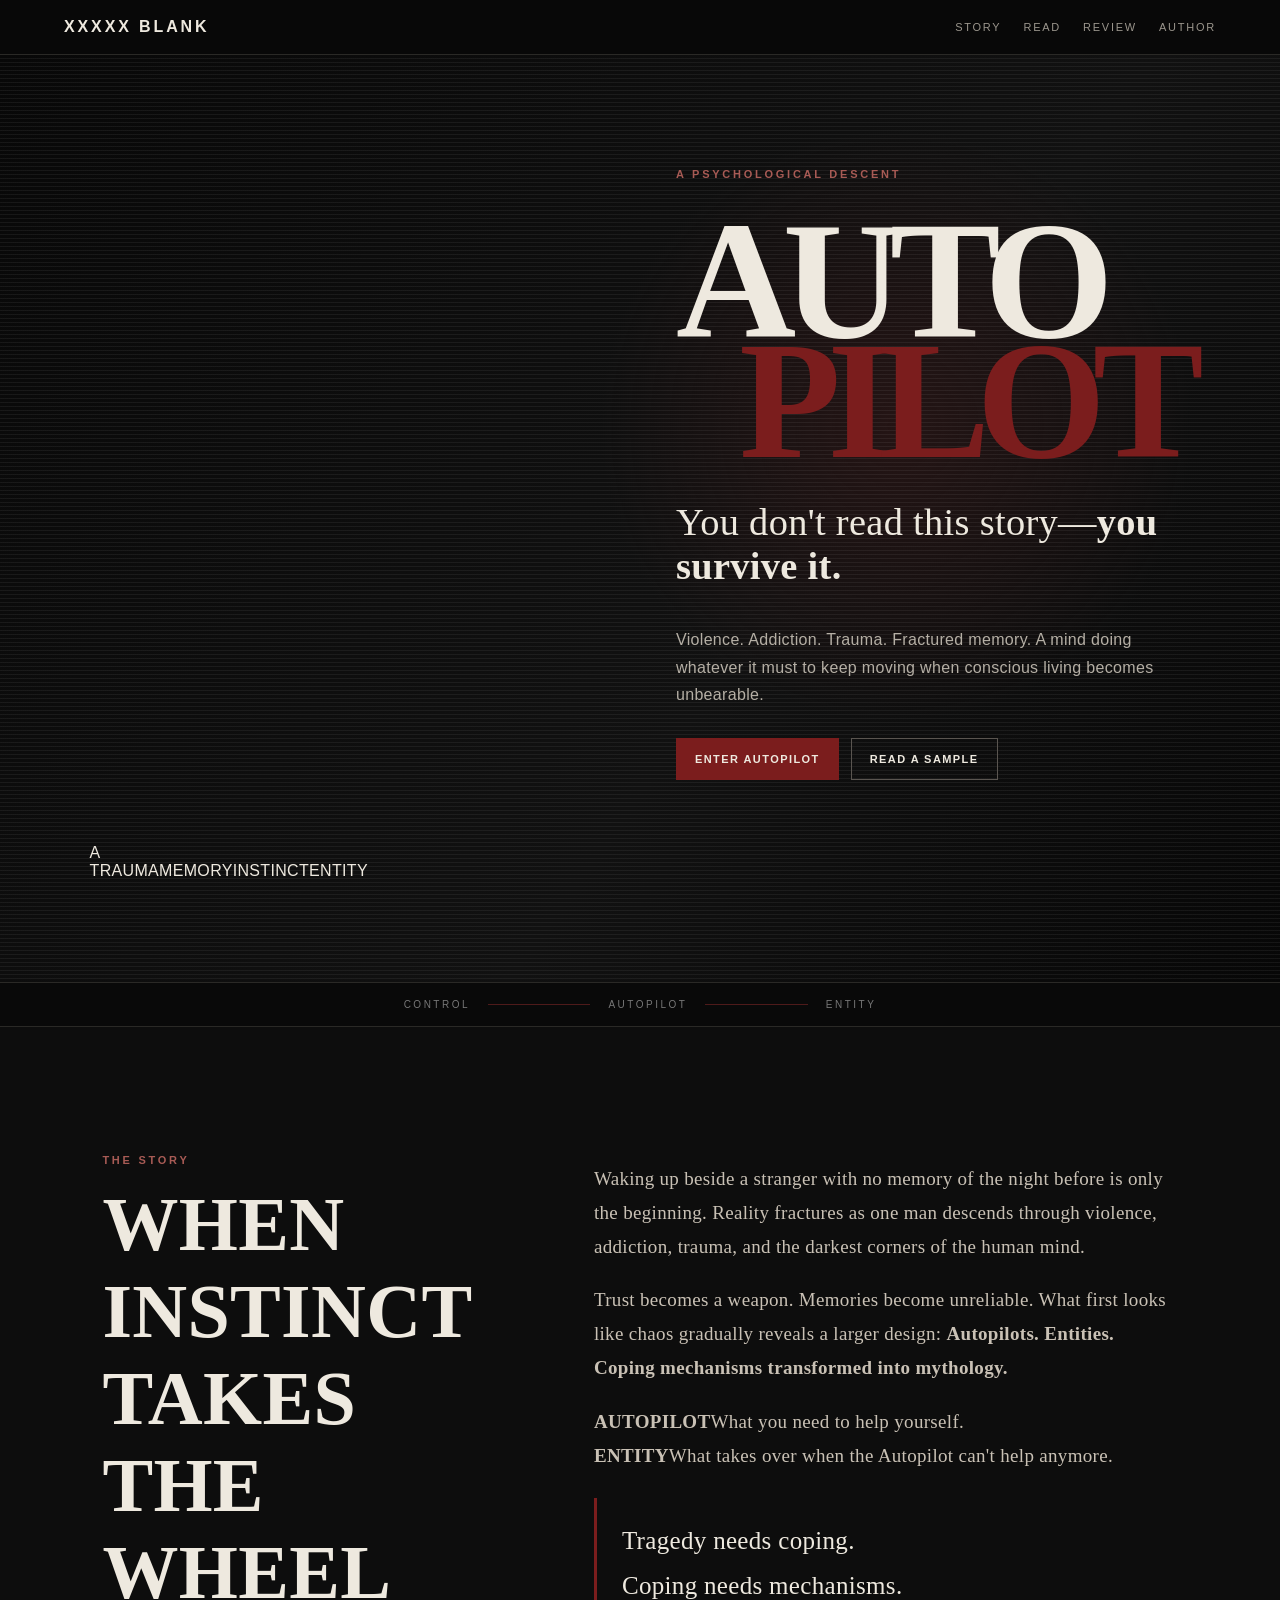
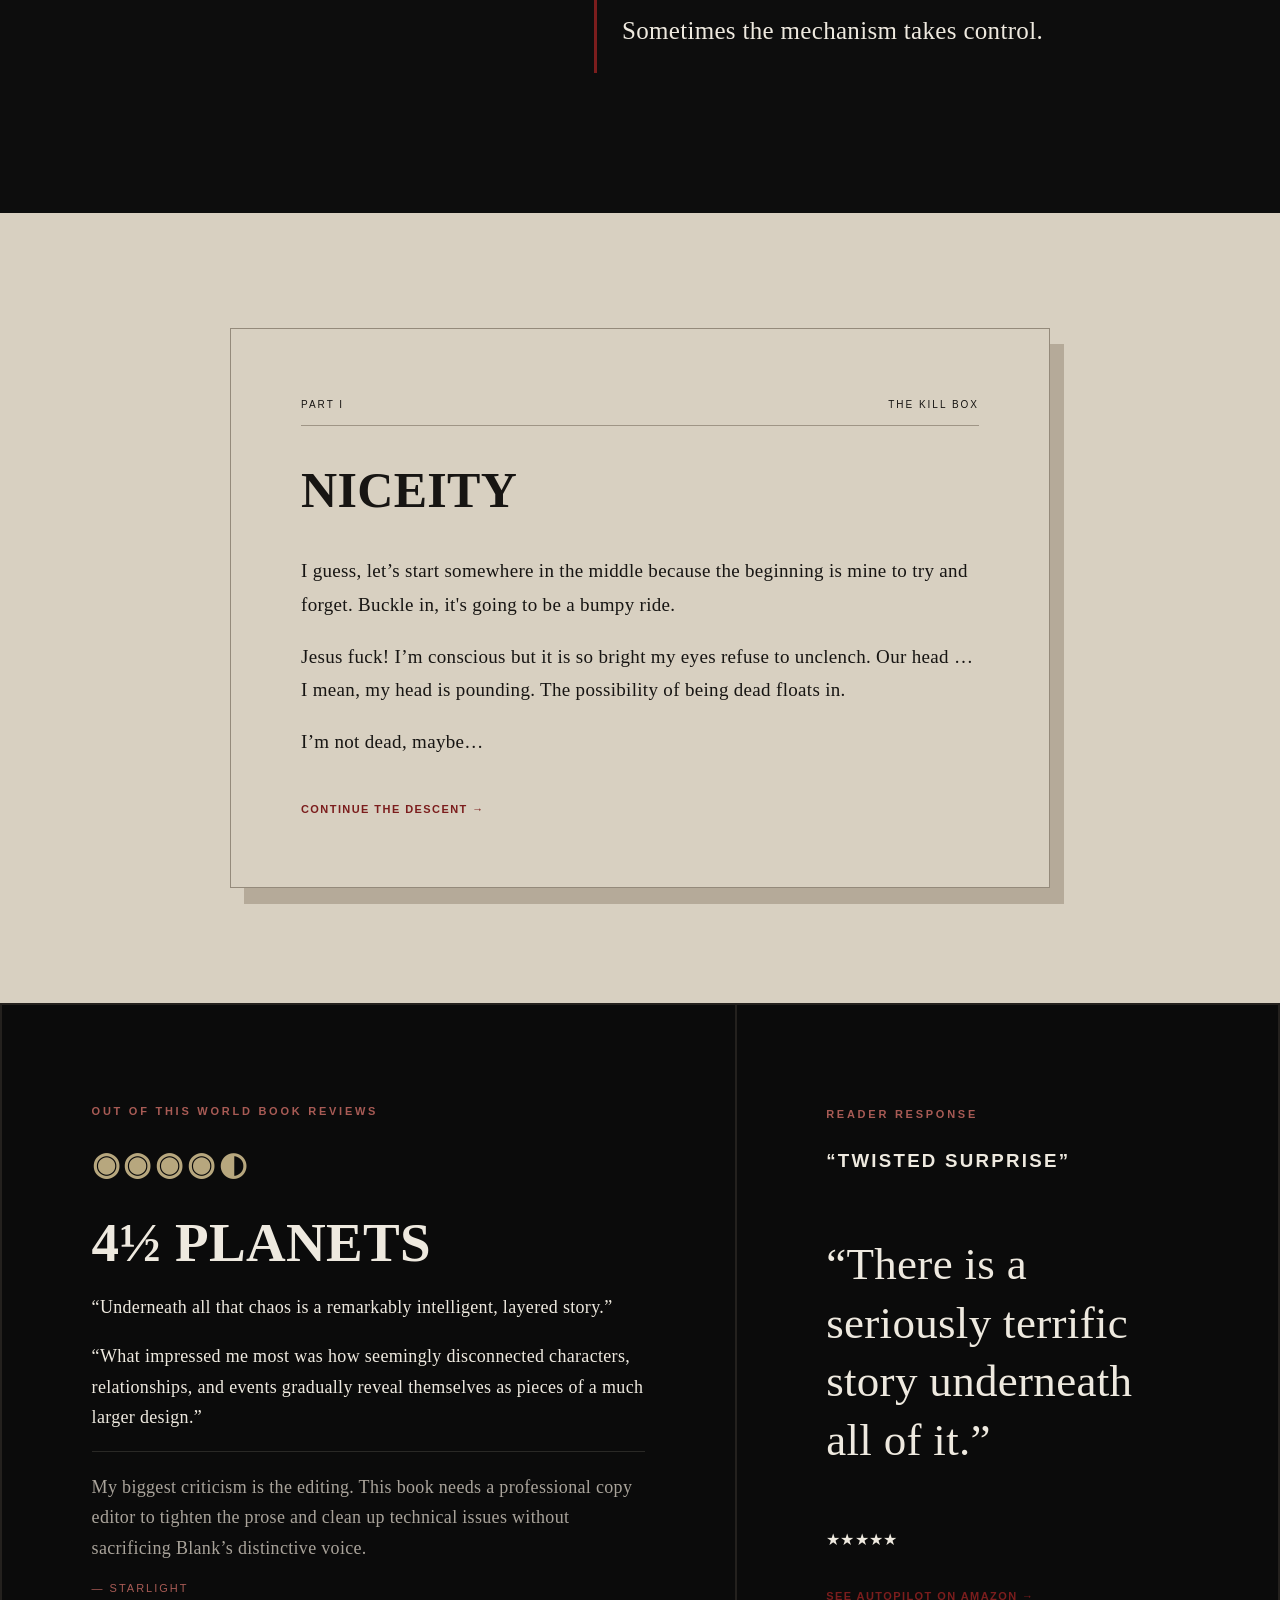
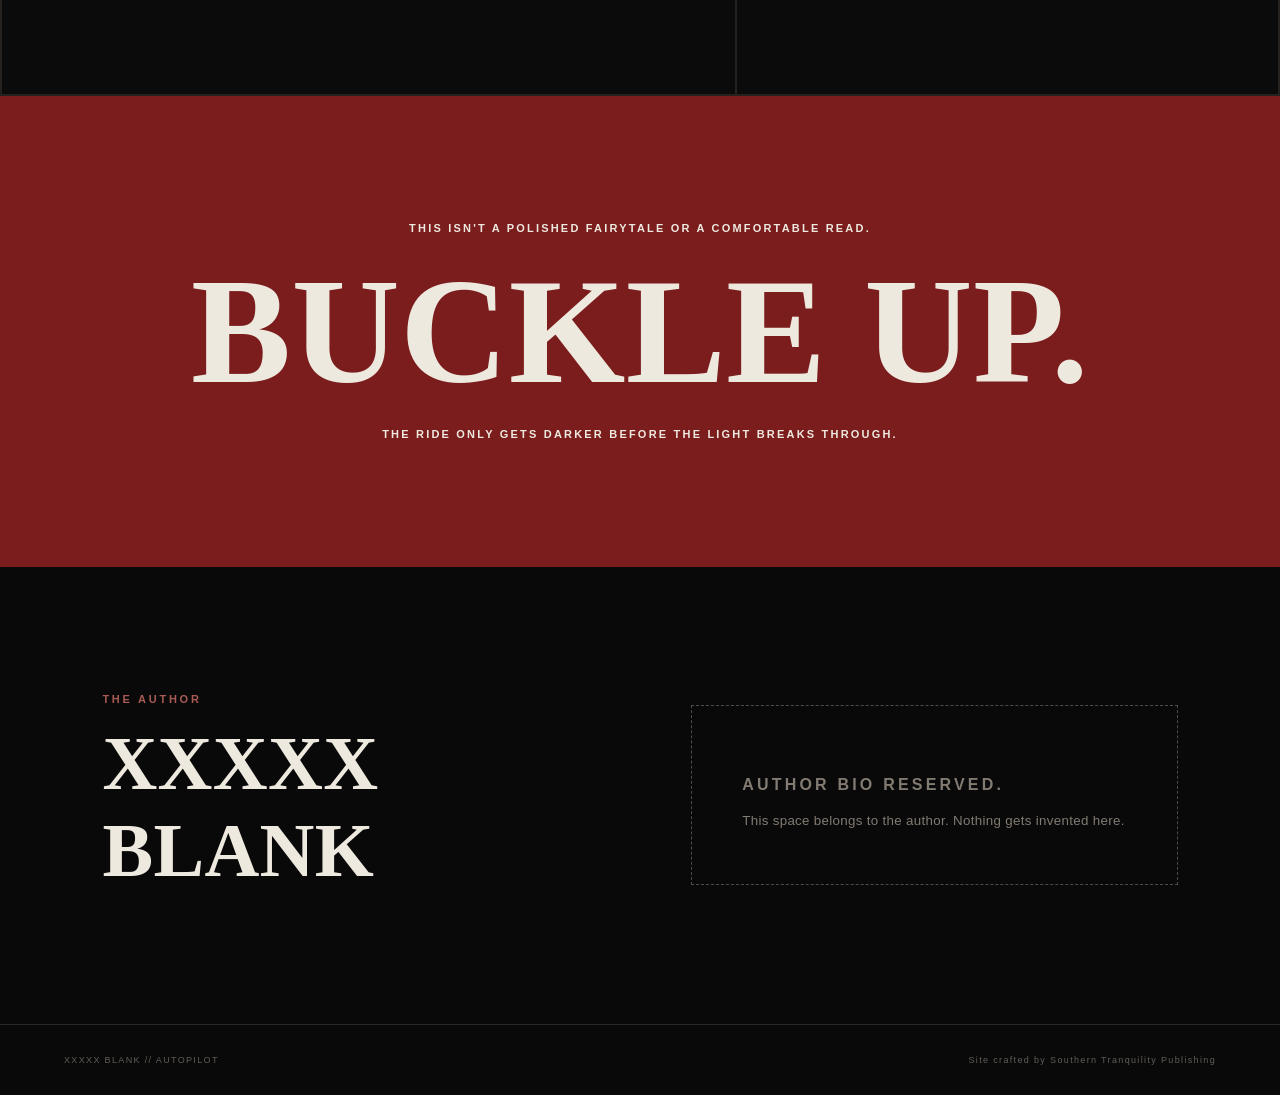
==== index.html @ d2725f88 "Refine AUTOPILOT story experience" ====
<!doctype html>
<html lang="en">
<head>
<meta charset="utf-8"><meta name="viewport" content="width=device-width,initial-scale=1">
<meta name="robots" content="noindex,nofollow">
<meta name="theme-color" content="#090909">
<title>AUTOPILOT | Xxxxx Blank</title>
<meta name="description" content="AUTOPILOT by Xxxxx Blank — a raw psychological thriller about trauma, fractured memory, addiction, instinct, and the mechanisms people build to survive.">
<link rel="stylesheet" href="styles.css">
</head>
<body>
<header class="nav"><a class="brand" href="#top">XXXXX BLANK</a><nav><a href="#story">STORY</a><a href="#read">READ</a><a href="#review">REVIEW</a><a href="#author">AUTHOR</a></nav></header>
<main id="top">
<section class="hero">
<div class="noise"></div><div class="hero-copy"><p class="eyebrow">A PSYCHOLOGICAL DESCENT</p><h1>AUTO<span>PILOT</span></h1>
<p class="hook">You don't read this story—<strong>you survive it.</strong></p>
<p class="deck">Violence. Addiction. Trauma. Fractured memory. A mind doing whatever it must to keep moving when conscious living becomes unbearable.</p>
<div class="actions"><a class="btn primary" href="https://a.co/d/08vrHkU6" target="_blank" rel="noopener">ENTER AUTOPILOT</a><a class="btn" href="#read">READ A SAMPLE</a></div></div>
<div class="hero-art" aria-label="AUTOPILOT visual"><div class="mind"><div class="skull">A</div><span class="orbit o1">TRAUMA</span><span class="orbit o2">MEMORY</span><span class="orbit o3">INSTINCT</span><span class="orbit o4">ENTITY</span></div></div>
</section>
<div class="signal"><span>CONTROL</span><i></i><span>AUTOPILOT</span><i></i><span>ENTITY</span></div>

<section id="story" class="story section"><div><p class="eyebrow">THE STORY</p><h2>WHEN INSTINCT TAKES THE WHEEL</h2></div>
<div class="prose"><p>Waking up beside a stranger with no memory of the night before is only the beginning. Reality fractures as one man descends through violence, addiction, trauma, and the darkest corners of the human mind.</p>
<p>Trust becomes a weapon. Memories become unreliable. What first looks like chaos gradually reveals a larger design: <strong>Autopilots. Entities. Coping mechanisms transformed into mythology.</strong></p><div class="mechanism"><div><b>AUTOPILOT</b><span>What you need to help yourself.</span></div><div><b>ENTITY</b><span>What takes over when the Autopilot can't help anymore.</span></div></div>
<p class="manifesto">Tragedy needs coping.<br>Coping needs mechanisms.<br>Sometimes the mechanism takes control.</p></div></section>

<section id="read" class="read section"><div class="book"><div class="book-top"><span>PART I</span><span>THE KILL BOX</span></div><h3>NICEITY</h3>
<blockquote><p>I guess, let’s start somewhere in the middle because the beginning is mine to try and forget. Buckle in, it's going to be a bumpy ride.</p>
<p>Jesus fuck! I’m conscious but it is so bright my eyes refuse to unclench. Our head … I mean, my head is pounding. The possibility of being dead floats in.</p>
<p>I’m not dead, maybe…</p></blockquote>
<a class="text-link" href="https://a.co/d/08vrHkU6" target="_blank" rel="noopener">CONTINUE THE DESCENT →</a></div></section>

<section id="review" class="reviews section"><div class="starlight"><p class="eyebrow">OUT OF THIS WORLD BOOK REVIEWS</p><div class="planets" aria-label="4.5 planets out of 5"><b>◉</b><b>◉</b><b>◉</b><b>◉</b><b class="half">◐</b></div><h2>4½ PLANETS</h2>
<p>“Underneath all that chaos is a remarkably intelligent, layered story.”</p>
<p>“What impressed me most was how seemingly disconnected characters, relationships, and events gradually reveal themselves as pieces of a much larger design.”</p>
<p class="critic">My biggest criticism is the editing. This book needs a professional copy editor to tighten the prose and clean up technical issues without sacrificing Blank’s distinctive voice.</p>
<p class="sign">— STARLIGHT</p></div>
<div class="reader"><p class="eyebrow">READER RESPONSE</p><h3>“TWISTED SURPRISE”</h3><p class="bigquote">“There is a seriously terrific story underneath all of it.”</p><p>★★★★★</p><a class="text-link" href="https://a.co/d/08vrHkU6" target="_blank" rel="noopener">SEE AUTOPILOT ON AMAZON →</a></div></section>

<section class="warning"><p>THIS ISN'T A POLISHED FAIRYTALE OR A COMFORTABLE READ.</p><h2>BUCKLE UP.</h2><p>THE RIDE ONLY GETS DARKER BEFORE THE LIGHT BREAKS THROUGH.</p></section>

<section id="author" class="author section"><div><p class="eyebrow">THE AUTHOR</p><h2>XXXXX BLANK</h2></div><div class="bio-placeholder"><p>AUTHOR BIO RESERVED.</p><small>This space belongs to the author. Nothing gets invented here.</small></div></section>
</main>
<footer><span>XXXXX BLANK // AUTOPILOT</span><span>Site crafted by Southern Tranquility Publishing</span></footer>
</body></html>
---- styles.css ----
:root{--ink:#090909;--paper:#d8d0c1;--bone:#eee9df;--rust:#7b1d1d;--ash:#9b968d;--line:#2a2926}*{box-sizing:border-box}html{scroll-behavior:smooth}body{margin:0;background:var(--ink);color:var(--bone);font-family:Arial,Helvetica,sans-serif;letter-spacing:.02em}a{color:inherit}.nav{position:sticky;top:0;z-index:20;display:flex;justify-content:space-between;align-items:center;padding:18px 5vw;background:rgba(9,9,9,.94);border-bottom:1px solid var(--line);backdrop-filter:blur(8px)}.brand{font-weight:900;letter-spacing:.18em;text-decoration:none}.nav nav{display:flex;gap:22px}.nav nav a{font-size:11px;letter-spacing:.16em;text-decoration:none;color:var(--ash)}.hero{min-height:82vh;display:grid;grid-template-columns:1.2fr .8fr;align-items:center;gap:5vw;padding:8vw 7vw;position:relative;overflow:hidden;background:radial-gradient(circle at 70% 40%,#241414 0,transparent 28%),linear-gradient(125deg,#080808,#111 60%,#070707)}.hero:after{content:"";position:absolute;inset:0;opacity:.12;pointer-events:none;background:repeating-linear-gradient(0deg,transparent 0 3px,#fff 4px 4px)}.hero-copy,.hero-art{position:relative;z-index:2}.eyebrow{font-size:11px;letter-spacing:.25em;color:#a85b55;font-weight:800}.hero h1{font-family:Georgia,serif;font-size:clamp(68px,13vw,170px);line-height:.72;margin:.25em 0 .2em;letter-spacing:-.08em}.hero h1 span{color:var(--rust);display:block;margin-left:.38em}.hook{font-family:Georgia,serif;font-size:clamp(22px,3vw,40px);max-width:650px}.deck{color:#b5afa5;line-height:1.7;max-width:620px}.actions{display:flex;gap:12px;flex-wrap:wrap;margin-top:30px}.btn{padding:14px 18px;border:1px solid #5a5550;text-decoration:none;font-size:11px;font-weight:900;letter-spacing:.13em}.btn.primary{background:var(--rust);border-color:var(--rust)}.art-frame{height:470px;border:1px solid #403b37;display:flex;flex-direction:column;align-items:center;justify-content:center;transform:rotate(2deg);background:linear-gradient(145deg,#151515,#080808);box-shadow:0 30px 70px #000}.art-frame span{font-family:Georgia,serif;font-size:42px;color:#37332f}.art-frame small{margin-top:15px;color:#615b54;letter-spacing:.15em}.signal{display:flex;align-items:center;justify-content:center;gap:18px;padding:16px;border-block:1px solid var(--line);font-size:10px;letter-spacing:.25em;color:#777}.signal i{width:8vw;height:1px;background:#4e1a1a}.section{padding:9vw 8vw}.story{display:grid;grid-template-columns:.8fr 1.2fr;gap:8vw;background:#0d0d0d}.section h2{font-family:Georgia,serif;font-size:clamp(38px,6vw,76px);margin:.2em 0}.prose{font-family:Georgia,serif;font-size:19px;line-height:1.8;color:#c9c1b5}.manifesto{border-left:3px solid var(--rust);padding:20px 0 20px 25px;color:var(--bone);font-size:25px}.read{background:var(--paper);color:#171513}.book{max-width:820px;margin:auto;border:1px solid #948a7b;padding:clamp(28px,6vw,70px);box-shadow:14px 16px 0 #b5aa99}.book-top{display:flex;justify-content:space-between;font-size:10px;letter-spacing:.2em;border-bottom:1px solid #9f9586;padding-bottom:15px}.book h3{font-family:Georgia,serif;font-size:50px;margin:.7em 0}.book blockquote{margin:0;font-family:Georgia,serif;font-size:19px;line-height:1.75}.text-link{display:inline-block;margin-top:25px;color:var(--rust);font-size:11px;font-weight:900;letter-spacing:.13em;text-decoration:none}.reviews{display:grid;grid-template-columns:1.15fr .85fr;gap:2px;background:#24211e;padding:2px}.starlight,.reader{background:#0b0b0b;padding:7vw}.planets{font-size:32px;letter-spacing:.12em;color:#b7a77e;margin:28px 0}.starlight h2{margin:0;font-size:55px}.starlight>p:not(.eyebrow):not(.sign){font-family:Georgia,serif;font-size:18px;line-height:1.7}.critic{color:#a9a39a;border-top:1px solid var(--line);padding-top:20px}.sign{font-size:11px!important;letter-spacing:.18em;color:#a85b55}.reader{display:flex;flex-direction:column;justify-content:center}.reader h3{letter-spacing:.12em}.bigquote{font-family:Georgia,serif;font-size:clamp(27px,4vw,45px);line-height:1.3}.warning{text-align:center;padding:9vw 5vw;background:var(--rust)}.warning p{font-size:11px;letter-spacing:.2em;font-weight:900}.warning h2{font-family:Georgia,serif;font-size:clamp(65px,12vw,150px);margin:.05em}.author{display:grid;grid-template-columns:1fr 1fr;gap:8vw;align-items:center}.bio-placeholder{border:1px dashed #514b45;padding:50px;color:#827b72;min-height:180px;display:flex;flex-direction:column;justify-content:center}.bio-placeholder p{letter-spacing:.2em;font-weight:900}.bio-placeholder small{line-height:1.6}footer{display:flex;justify-content:space-between;gap:20px;padding:30px 5vw;border-top:1px solid var(--line);color:#625e58;font-size:9px;letter-spacing:.15em}@media(max-width:760px){.nav nav{display:none}.hero{grid-template-columns:1fr;padding:22vw 7vw 14vw;min-height:auto}.hero-art{display:none}.story,.reviews,.author{grid-template-columns:1fr}.section{padding:18vw 7vw}.starlight,.reader{padding:16vw 8vw}.book{box-shadow:7px 8px 0 #b5aa99}.book h3{font-size:38px}footer{flex-direction:column}.hero h1{font-size:23vw}}
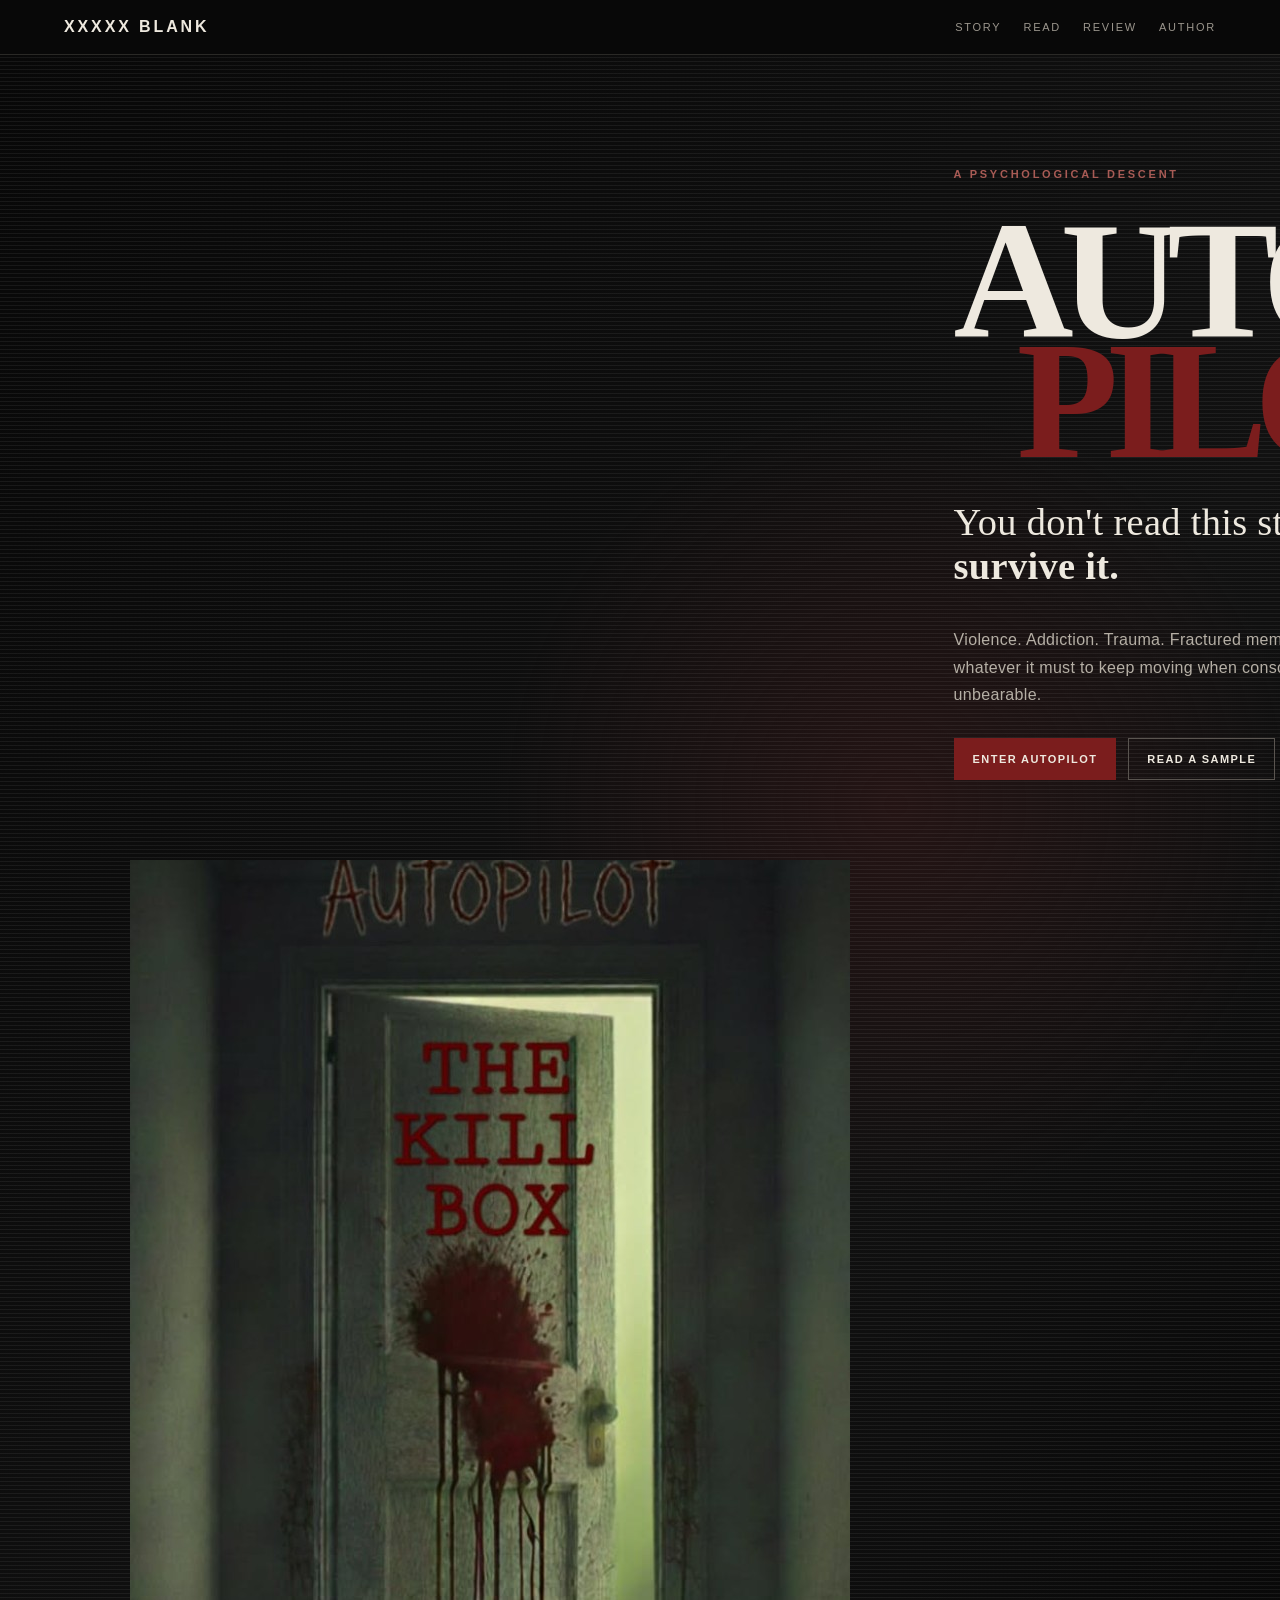
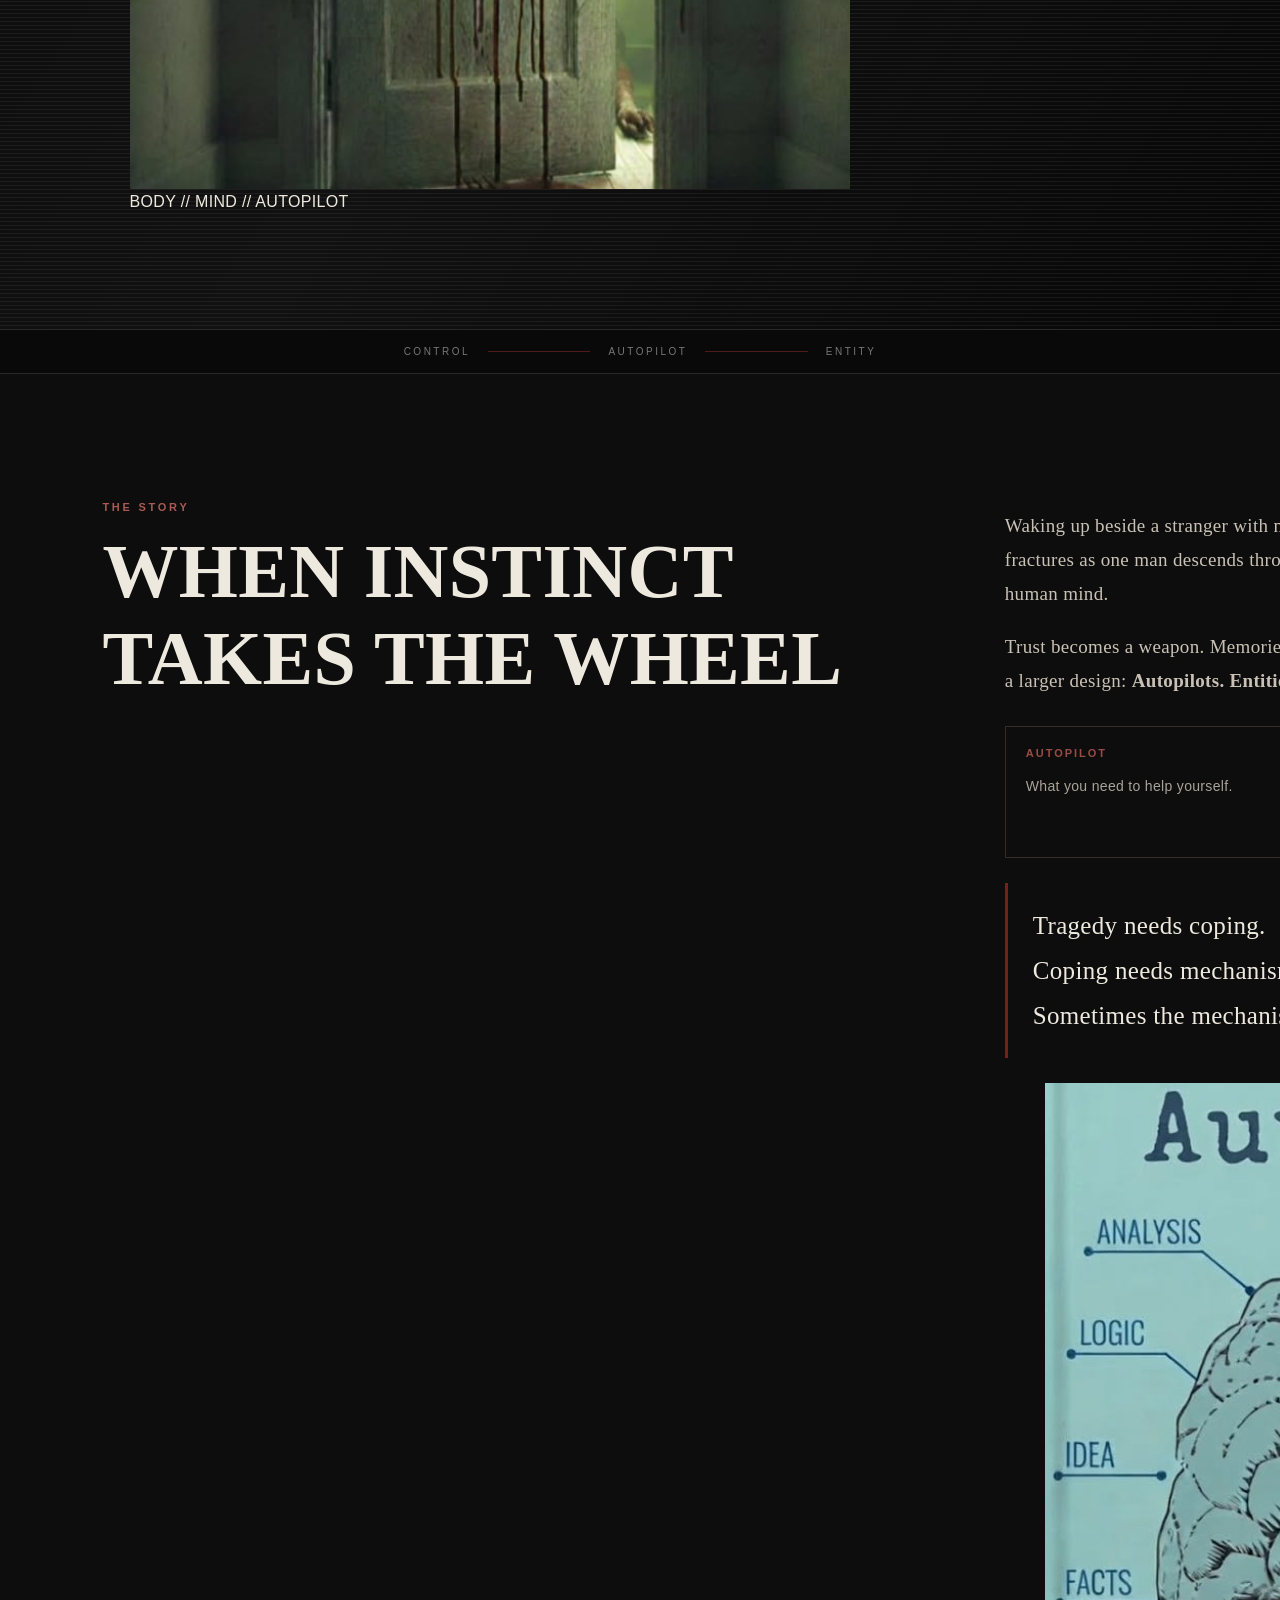
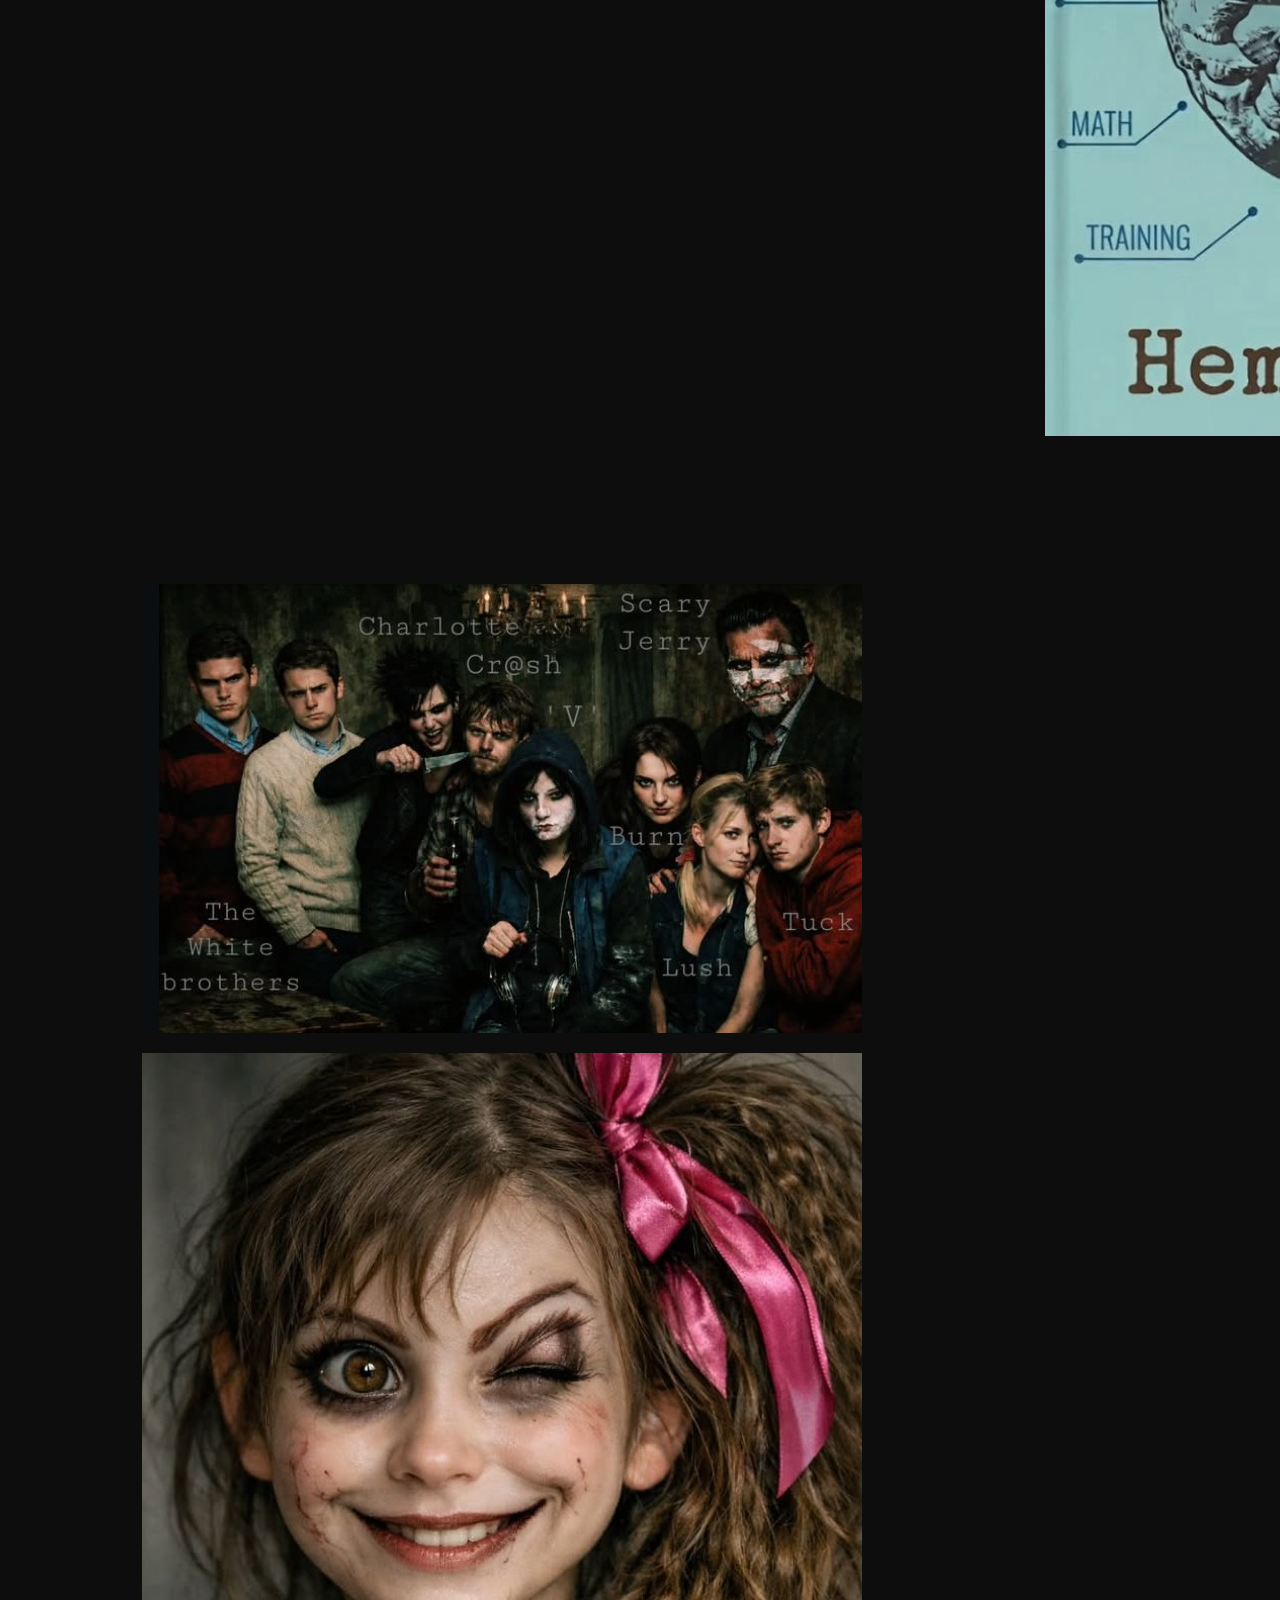
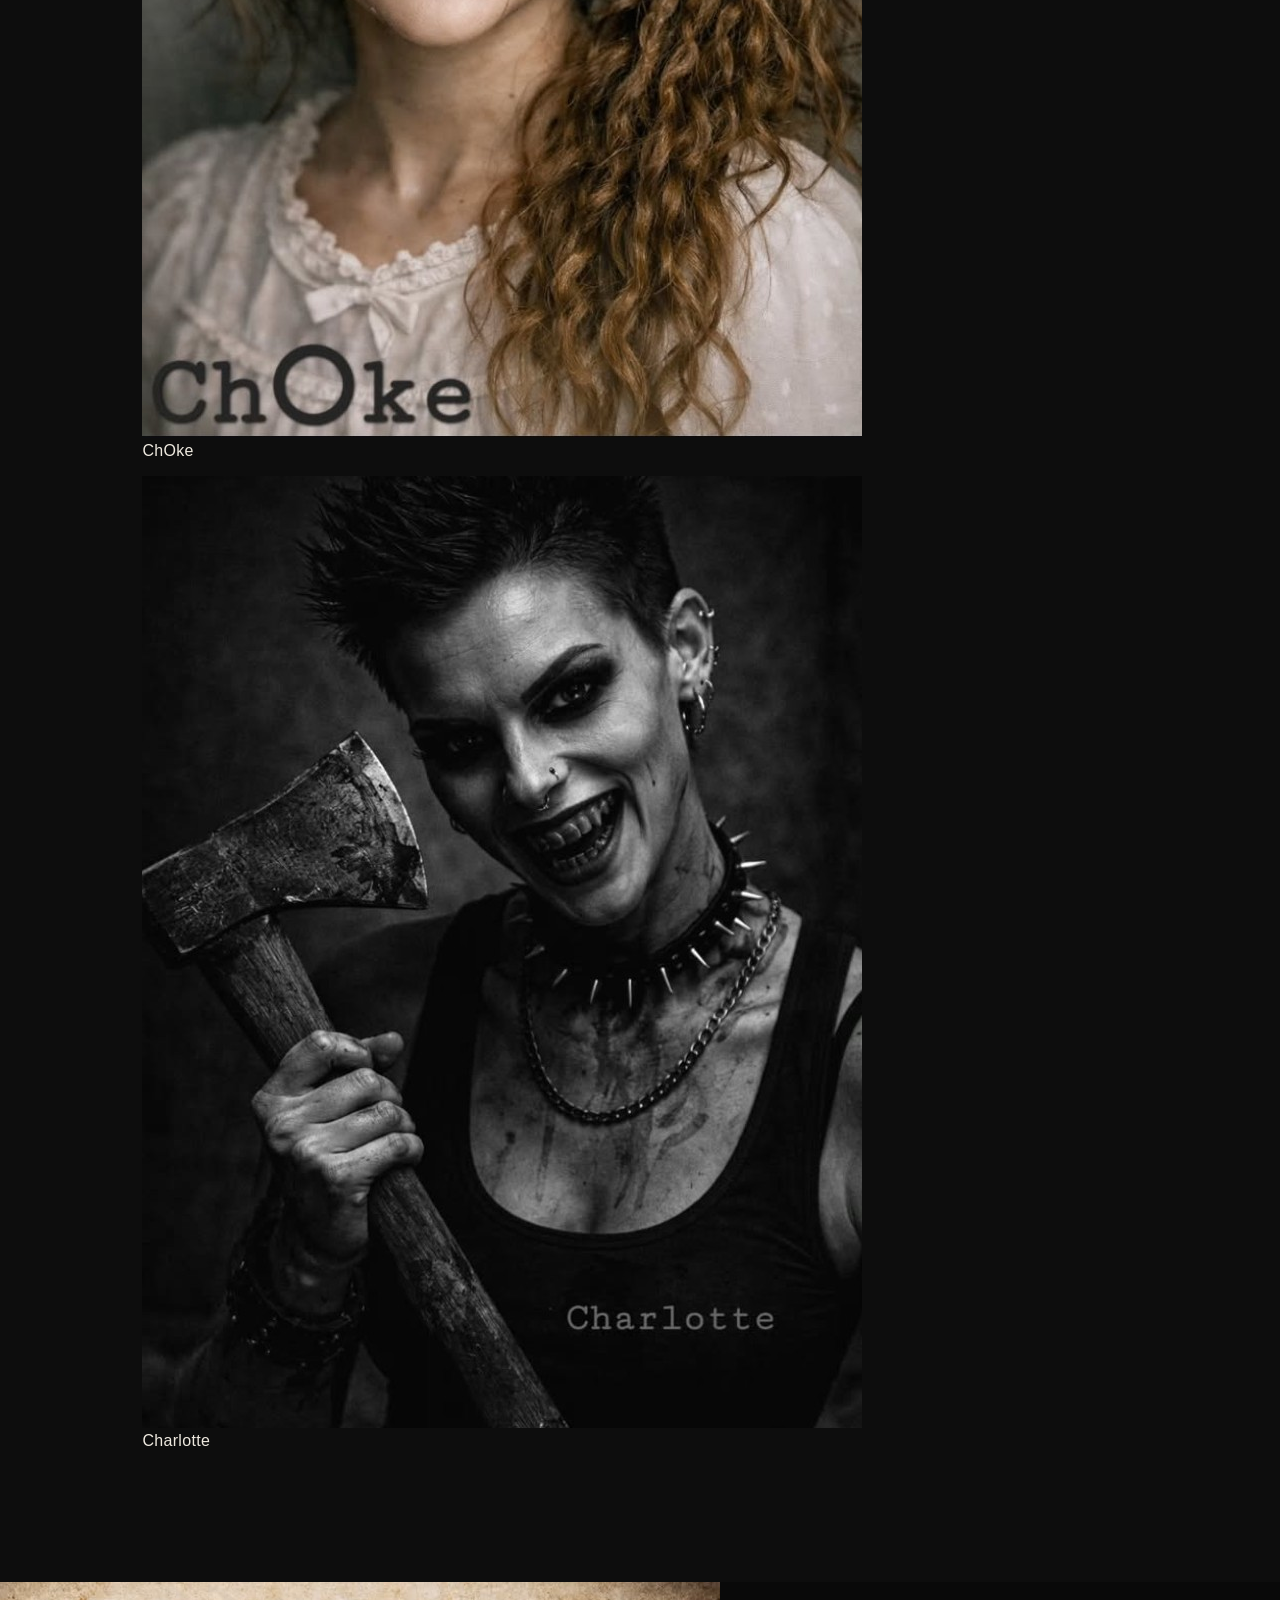
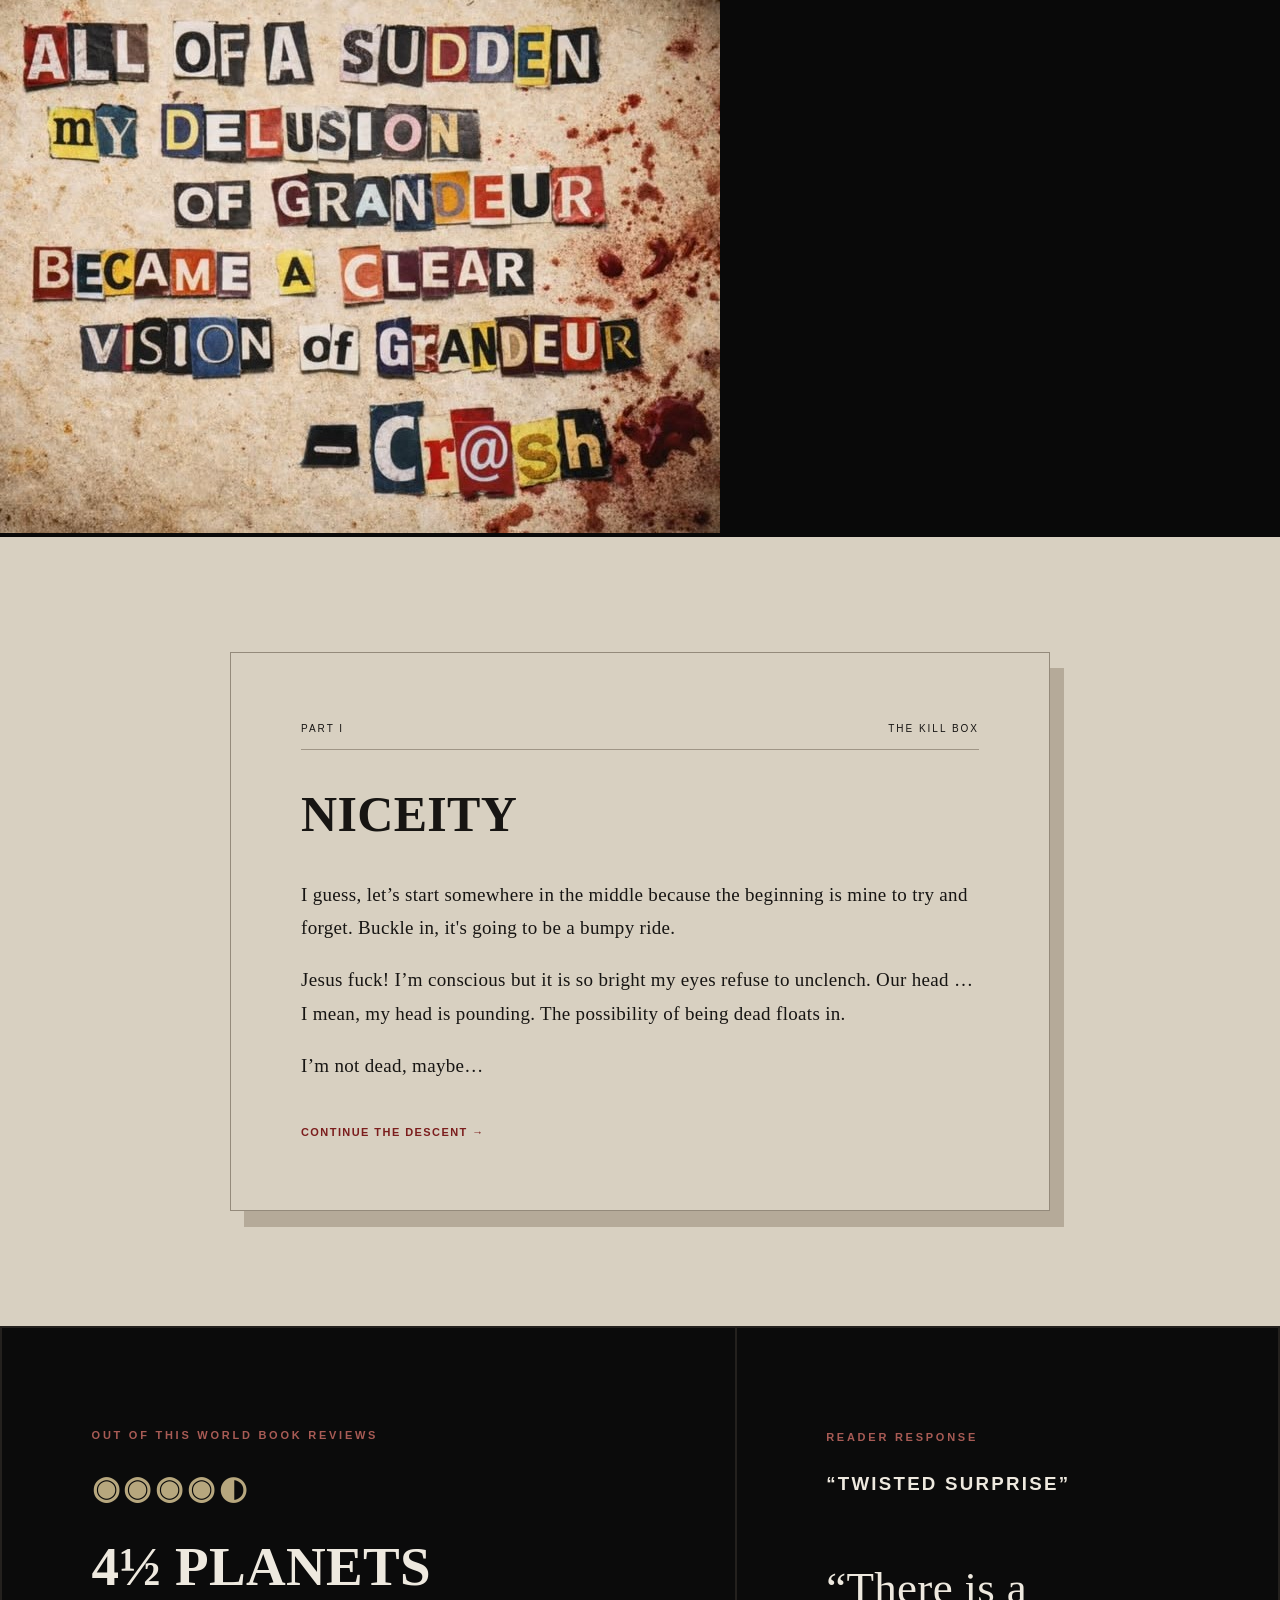
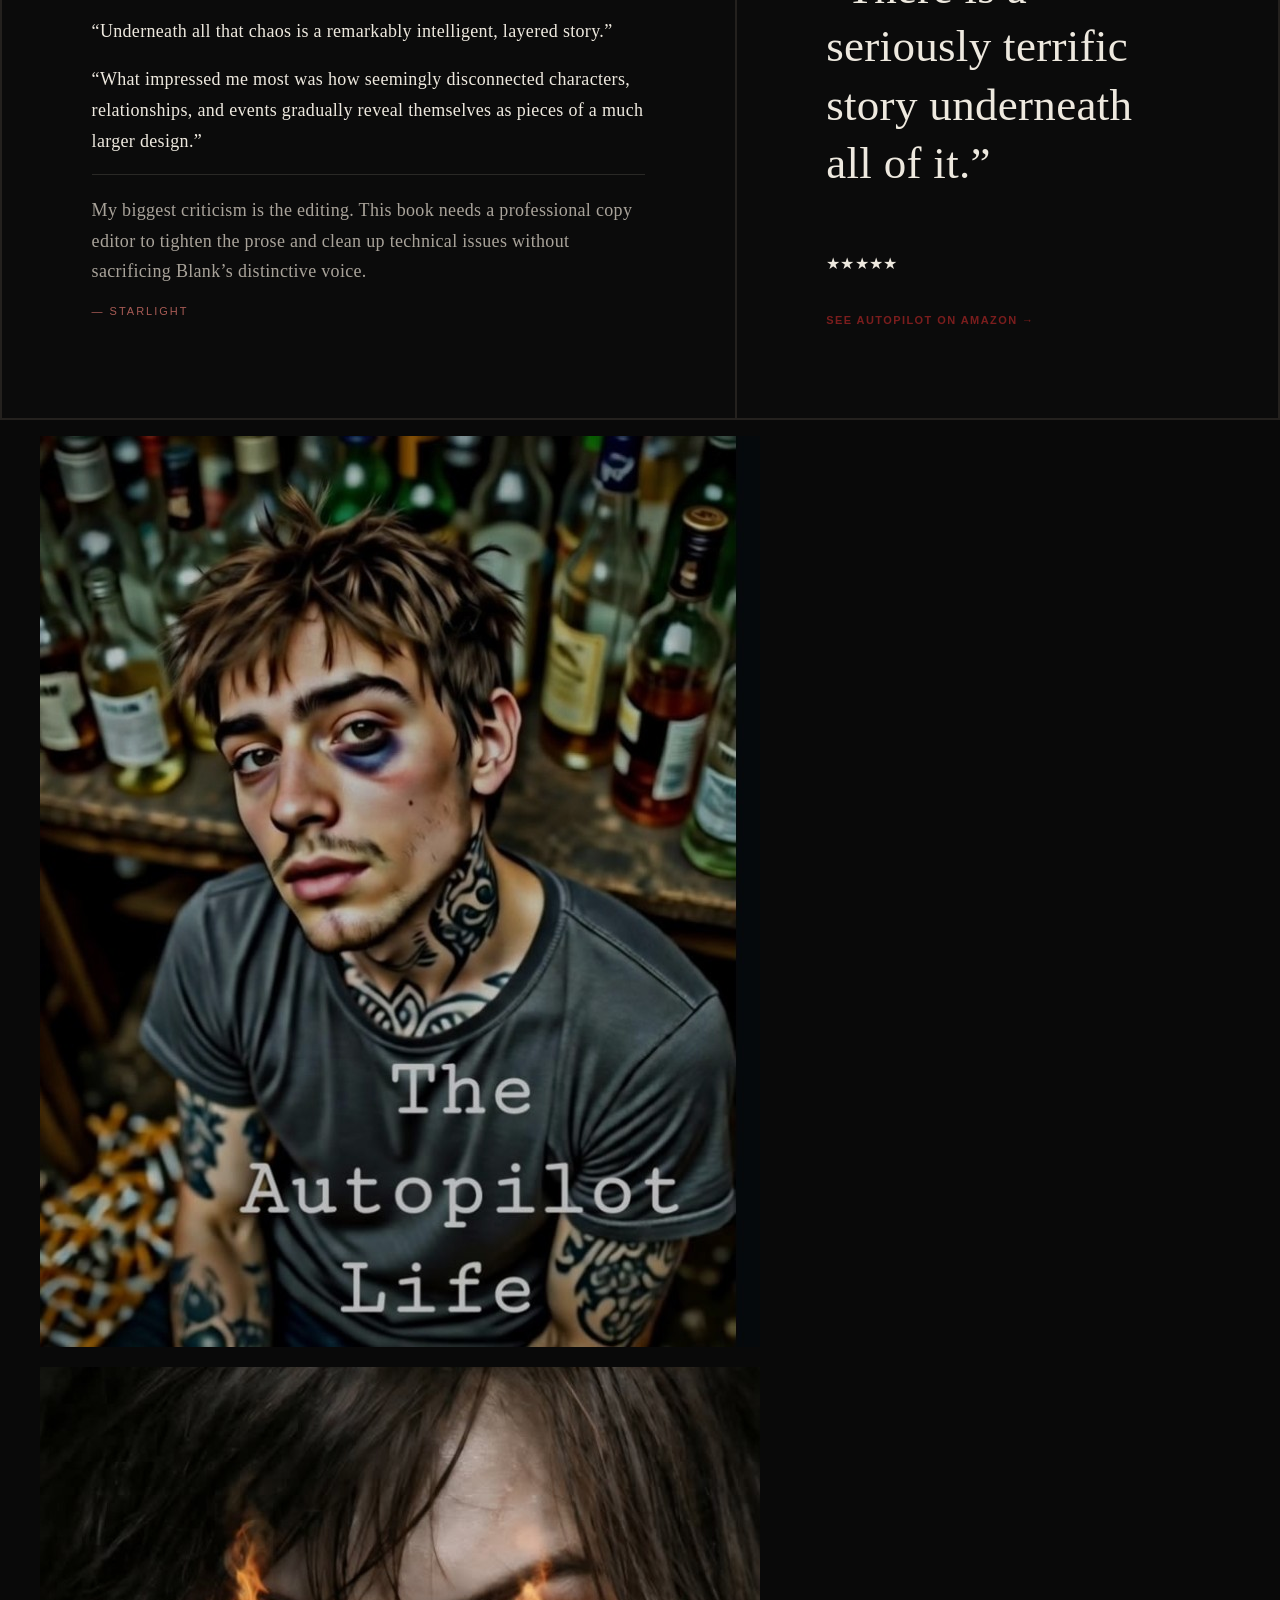
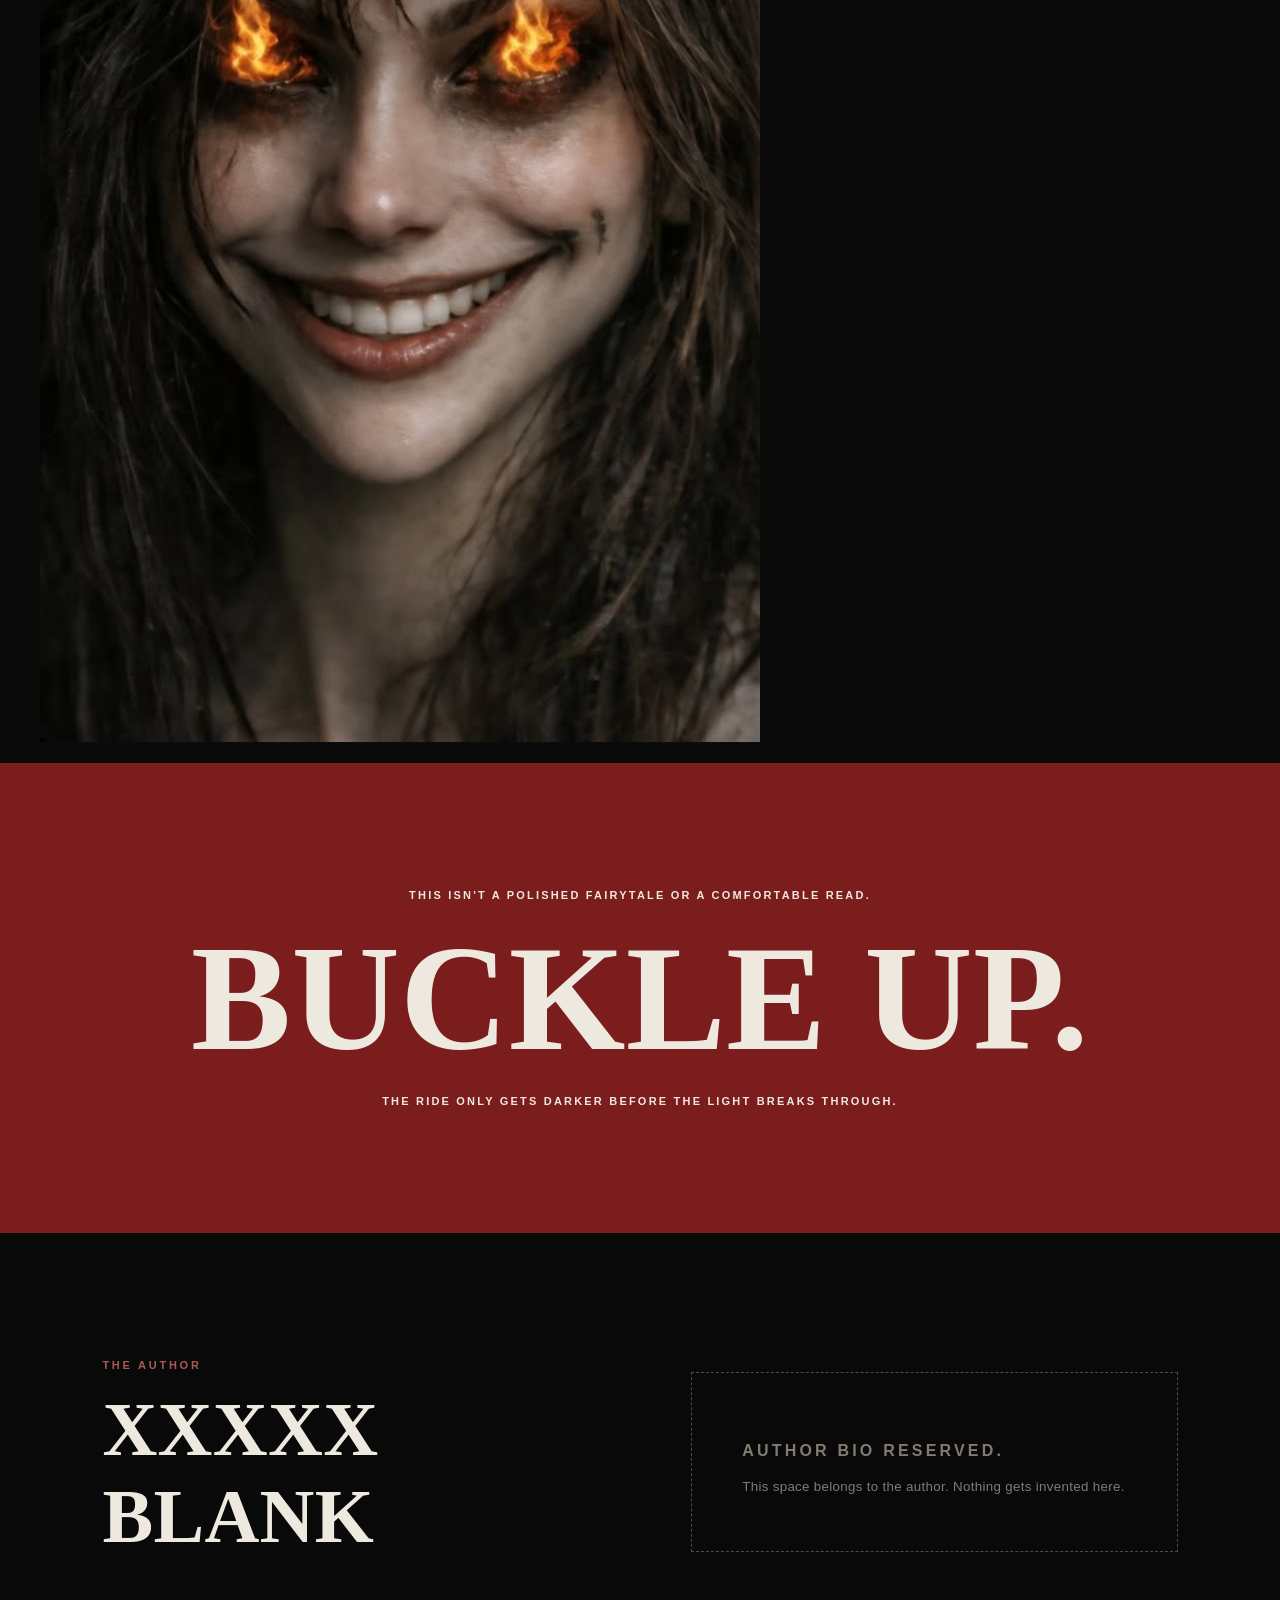
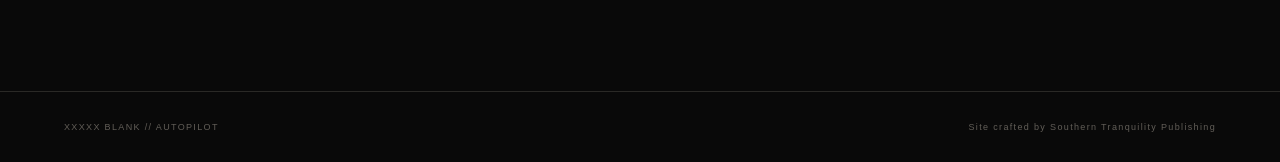
==== commit 1ce06206: "Integrate AUTOPILOT artwork throughout site" ====
--- a/index.html
+++ b/index.html
@@ -16,15 +16,14 @@
 <p class="hook">You don't read this story—<strong>you survive it.</strong></p>
 <p class="deck">Violence. Addiction. Trauma. Fractured memory. A mind doing whatever it must to keep moving when conscious living becomes unbearable.</p>
 <div class="actions"><a class="btn primary" href="https://a.co/d/08vrHkU6" target="_blank" rel="noopener">ENTER AUTOPILOT</a><a class="btn" href="#read">READ A SAMPLE</a></div></div>
-<div class="hero-art" aria-label="AUTOPILOT visual"><div class="mind"><div class="skull">A</div><span class="orbit o1">TRAUMA</span><span class="orbit o2">MEMORY</span><span class="orbit o3">INSTINCT</span><span class="orbit o4">ENTITY</span></div></div>
-</section>
+<div class="hero-art"><figure class="hero-image"><img src="Screenshot_20260928-215405_Instagram%20%281%29.png" alt="AUTOPILOT anatomical artwork"><figcaption>BODY // MIND // AUTOPILOT</figcaption></figure></div></section>
 <div class="signal"><span>CONTROL</span><i></i><span>AUTOPILOT</span><i></i><span>ENTITY</span></div>
 
 <section id="story" class="story section"><div><p class="eyebrow">THE STORY</p><h2>WHEN INSTINCT TAKES THE WHEEL</h2></div>
 <div class="prose"><p>Waking up beside a stranger with no memory of the night before is only the beginning. Reality fractures as one man descends through violence, addiction, trauma, and the darkest corners of the human mind.</p>
 <p>Trust becomes a weapon. Memories become unreliable. What first looks like chaos gradually reveals a larger design: <strong>Autopilots. Entities. Coping mechanisms transformed into mythology.</strong></p><div class="mechanism"><div><b>AUTOPILOT</b><span>What you need to help yourself.</span></div><div><b>ENTITY</b><span>What takes over when the Autopilot can't help anymore.</span></div></div>
-<p class="manifesto">Tragedy needs coping.<br>Coping needs mechanisms.<br>Sometimes the mechanism takes control.</p></div></section>
-
+<p class="manifesto">Tragedy needs coping.<br>Coping needs mechanisms.<br>Sometimes the mechanism takes control.</p><figure class="hemisphere"><img src="Screenshot_20260928-215542_Instagram%20%281%29.png" alt="Autopilot Hemisphere illustration"></figure></div><div class="world"><figure class="wide"><img src="Screenshot_20260928-215317_Instagram%20%281%29.png" alt="AUTOPILOT character ensemble"></figure><div class="faces"><figure><img src="Screenshot_20260928-215240_Instagram%20%281%29.png" alt="ChOke character artwork"><figcaption>ChOke</figcaption></figure><figure><img src="Screenshot_20260928-215252_Instagram%20%281%29.png" alt="Charlotte character artwork"><figcaption>Charlotte</figcaption></figure></div></div></section>
+<section class="fracture"><img src="Screenshot_20260928-215638_Instagram%20%281%29.png" alt="Cr@sh quote artwork"></section>
 <section id="read" class="read section"><div class="book"><div class="book-top"><span>PART I</span><span>THE KILL BOX</span></div><h3>NICEITY</h3>
 <blockquote><p>I guess, let’s start somewhere in the middle because the beginning is mine to try and forget. Buckle in, it's going to be a bumpy ride.</p>
 <p>Jesus fuck! I’m conscious but it is so bright my eyes refuse to unclench. Our head … I mean, my head is pounding. The possibility of being dead floats in.</p>
@@ -38,7 +37,7 @@
 <p class="sign">— STARLIGHT</p></div>
 <div class="reader"><p class="eyebrow">READER RESPONSE</p><h3>“TWISTED SURPRISE”</h3><p class="bigquote">“There is a seriously terrific story underneath all of it.”</p><p>★★★★★</p><a class="text-link" href="https://a.co/d/08vrHkU6" target="_blank" rel="noopener">SEE AUTOPILOT ON AMAZON →</a></div></section>
 
-<section class="warning"><p>THIS ISN'T A POLISHED FAIRYTALE OR A COMFORTABLE READ.</p><h2>BUCKLE UP.</h2><p>THE RIDE ONLY GETS DARKER BEFORE THE LIGHT BREAKS THROUGH.</p></section>
+<section class="visual-break"><figure><img src="Screenshot_20260928-215347_Instagram%20%281%29.png" alt="The Autopilot Life artwork"></figure><figure><img src="Screenshot_20260928-215418_Instagram%20%281%29.png" alt="AUTOPILOT fire-eyes character artwork"></figure></section><section class="warning"><p>THIS ISN'T A POLISHED FAIRYTALE OR A COMFORTABLE READ.</p><h2>BUCKLE UP.</h2><p>THE RIDE ONLY GETS DARKER BEFORE THE LIGHT BREAKS THROUGH.</p></section>
 
 <section id="author" class="author section"><div><p class="eyebrow">THE AUTHOR</p><h2>XXXXX BLANK</h2></div><div class="bio-placeholder"><p>AUTHOR BIO RESERVED.</p><small>This space belongs to the author. Nothing gets invented here.</small></div></section>
 </main>
--- a/styles.css
+++ b/styles.css
@@ -1 +1 @@
-:root{--ink:#090909;--paper:#d8d0c1;--bone:#eee9df;--rust:#7b1d1d;--ash:#9b968d;--line:#2a2926}*{box-sizing:border-box}html{scroll-behavior:smooth}body{margin:0;background:var(--ink);color:var(--bone);font-family:Arial,Helvetica,sans-serif;letter-spacing:.02em}a{color:inherit}.nav{position:sticky;top:0;z-index:20;display:flex;justify-content:space-between;align-items:center;padding:18px 5vw;background:rgba(9,9,9,.94);border-bottom:1px solid var(--line);backdrop-filter:blur(8px)}.brand{font-weight:900;letter-spacing:.18em;text-decoration:none}.nav nav{display:flex;gap:22px}.nav nav a{font-size:11px;letter-spacing:.16em;text-decoration:none;color:var(--ash)}.hero{min-height:82vh;display:grid;grid-template-columns:1.2fr .8fr;align-items:center;gap:5vw;padding:8vw 7vw;position:relative;overflow:hidden;background:radial-gradient(circle at 70% 40%,#241414 0,transparent 28%),linear-gradient(125deg,#080808,#111 60%,#070707)}.hero:after{content:"";position:absolute;inset:0;opacity:.12;pointer-events:none;background:repeating-linear-gradient(0deg,transparent 0 3px,#fff 4px 4px)}.hero-copy,.hero-art{position:relative;z-index:2}.eyebrow{font-size:11px;letter-spacing:.25em;color:#a85b55;font-weight:800}.hero h1{font-family:Georgia,serif;font-size:clamp(68px,13vw,170px);line-height:.72;margin:.25em 0 .2em;letter-spacing:-.08em}.hero h1 span{color:var(--rust);display:block;margin-left:.38em}.hook{font-family:Georgia,serif;font-size:clamp(22px,3vw,40px);max-width:650px}.deck{color:#b5afa5;line-height:1.7;max-width:620px}.actions{display:flex;gap:12px;flex-wrap:wrap;margin-top:30px}.btn{padding:14px 18px;border:1px solid #5a5550;text-decoration:none;font-size:11px;font-weight:900;letter-spacing:.13em}.btn.primary{background:var(--rust);border-color:var(--rust)}.art-frame{height:470px;border:1px solid #403b37;display:flex;flex-direction:column;align-items:center;justify-content:center;transform:rotate(2deg);background:linear-gradient(145deg,#151515,#080808);box-shadow:0 30px 70px #000}.art-frame span{font-family:Georgia,serif;font-size:42px;color:#37332f}.art-frame small{margin-top:15px;color:#615b54;letter-spacing:.15em}.signal{display:flex;align-items:center;justify-content:center;gap:18px;padding:16px;border-block:1px solid var(--line);font-size:10px;letter-spacing:.25em;color:#777}.signal i{width:8vw;height:1px;background:#4e1a1a}.section{padding:9vw 8vw}.story{display:grid;grid-template-columns:.8fr 1.2fr;gap:8vw;background:#0d0d0d}.section h2{font-family:Georgia,serif;font-size:clamp(38px,6vw,76px);margin:.2em 0}.prose{font-family:Georgia,serif;font-size:19px;line-height:1.8;color:#c9c1b5}.manifesto{border-left:3px solid var(--rust);padding:20px 0 20px 25px;color:var(--bone);font-size:25px}.read{background:var(--paper);color:#171513}.book{max-width:820px;margin:auto;border:1px solid #948a7b;padding:clamp(28px,6vw,70px);box-shadow:14px 16px 0 #b5aa99}.book-top{display:flex;justify-content:space-between;font-size:10px;letter-spacing:.2em;border-bottom:1px solid #9f9586;padding-bottom:15px}.book h3{font-family:Georgia,serif;font-size:50px;margin:.7em 0}.book blockquote{margin:0;font-family:Georgia,serif;font-size:19px;line-height:1.75}.text-link{display:inline-block;margin-top:25px;color:var(--rust);font-size:11px;font-weight:900;letter-spacing:.13em;text-decoration:none}.reviews{display:grid;grid-template-columns:1.15fr .85fr;gap:2px;background:#24211e;padding:2px}.starlight,.reader{background:#0b0b0b;padding:7vw}.planets{font-size:32px;letter-spacing:.12em;color:#b7a77e;margin:28px 0}.starlight h2{margin:0;font-size:55px}.starlight>p:not(.eyebrow):not(.sign){font-family:Georgia,serif;font-size:18px;line-height:1.7}.critic{color:#a9a39a;border-top:1px solid var(--line);padding-top:20px}.sign{font-size:11px!important;letter-spacing:.18em;color:#a85b55}.reader{display:flex;flex-direction:column;justify-content:center}.reader h3{letter-spacing:.12em}.bigquote{font-family:Georgia,serif;font-size:clamp(27px,4vw,45px);line-height:1.3}.warning{text-align:center;padding:9vw 5vw;background:var(--rust)}.warning p{font-size:11px;letter-spacing:.2em;font-weight:900}.warning h2{font-family:Georgia,serif;font-size:clamp(65px,12vw,150px);margin:.05em}.author{display:grid;grid-template-columns:1fr 1fr;gap:8vw;align-items:center}.bio-placeholder{border:1px dashed #514b45;padding:50px;color:#827b72;min-height:180px;display:flex;flex-direction:column;justify-content:center}.bio-placeholder p{letter-spacing:.2em;font-weight:900}.bio-placeholder small{line-height:1.6}footer{display:flex;justify-content:space-between;gap:20px;padding:30px 5vw;border-top:1px solid var(--line);color:#625e58;font-size:9px;letter-spacing:.15em}@media(max-width:760px){.nav nav{display:none}.hero{grid-template-columns:1fr;padding:22vw 7vw 14vw;min-height:auto}.hero-art{display:none}.story,.reviews,.author{grid-template-columns:1fr}.section{padding:18vw 7vw}.starlight,.reader{padding:16vw 8vw}.book{box-shadow:7px 8px 0 #b5aa99}.book h3{font-size:38px}footer{flex-direction:column}.hero h1{font-size:23vw}}+:root{--ink:#090909;--paper:#d8d0c1;--bone:#eee9df;--rust:#7b1d1d;--ash:#9b968d;--line:#2a2926}*{box-sizing:border-box}html{scroll-behavior:smooth}body{margin:0;background:var(--ink);color:var(--bone);font-family:Arial,Helvetica,sans-serif;letter-spacing:.02em}a{color:inherit}.nav{position:sticky;top:0;z-index:20;display:flex;justify-content:space-between;align-items:center;padding:18px 5vw;background:rgba(9,9,9,.94);border-bottom:1px solid var(--line);backdrop-filter:blur(8px)}.brand{font-weight:900;letter-spacing:.18em;text-decoration:none}.nav nav{display:flex;gap:22px}.nav nav a{font-size:11px;letter-spacing:.16em;text-decoration:none;color:var(--ash)}.hero{min-height:82vh;display:grid;grid-template-columns:1.2fr .8fr;align-items:center;gap:5vw;padding:8vw 7vw;position:relative;overflow:hidden;background:radial-gradient(circle at 70% 40%,#241414 0,transparent 28%),linear-gradient(125deg,#080808,#111 60%,#070707)}.hero:after{content:"";position:absolute;inset:0;opacity:.12;pointer-events:none;background:repeating-linear-gradient(0deg,transparent 0 3px,#fff 4px 4px)}.hero-copy,.hero-art{position:relative;z-index:2}.eyebrow{font-size:11px;letter-spacing:.25em;color:#a85b55;font-weight:800}.hero h1{font-family:Georgia,serif;font-size:clamp(68px,13vw,170px);line-height:.72;margin:.25em 0 .2em;letter-spacing:-.08em}.hero h1 span{color:var(--rust);display:block;margin-left:.38em}.hook{font-family:Georgia,serif;font-size:clamp(22px,3vw,40px);max-width:650px}.deck{color:#b5afa5;line-height:1.7;max-width:620px}.actions{display:flex;gap:12px;flex-wrap:wrap;margin-top:30px}.btn{padding:14px 18px;border:1px solid #5a5550;text-decoration:none;font-size:11px;font-weight:900;letter-spacing:.13em}.btn.primary{background:var(--rust);border-color:var(--rust)}.art-frame{height:470px;border:1px solid #403b37;display:flex;flex-direction:column;align-items:center;justify-content:center;transform:rotate(2deg);background:linear-gradient(145deg,#151515,#080808);box-shadow:0 30px 70px #000}.art-frame span{font-family:Georgia,serif;font-size:42px;color:#37332f}.art-frame small{margin-top:15px;color:#615b54;letter-spacing:.15em}.signal{display:flex;align-items:center;justify-content:center;gap:18px;padding:16px;border-block:1px solid var(--line);font-size:10px;letter-spacing:.25em;color:#777}.signal i{width:8vw;height:1px;background:#4e1a1a}.section{padding:9vw 8vw}.story{display:grid;grid-template-columns:.8fr 1.2fr;gap:8vw;background:#0d0d0d}.section h2{font-family:Georgia,serif;font-size:clamp(38px,6vw,76px);margin:.2em 0}.prose{font-family:Georgia,serif;font-size:19px;line-height:1.8;color:#c9c1b5}.manifesto{border-left:3px solid var(--rust);padding:20px 0 20px 25px;color:var(--bone);font-size:25px}.read{background:var(--paper);color:#171513}.book{max-width:820px;margin:auto;border:1px solid #948a7b;padding:clamp(28px,6vw,70px);box-shadow:14px 16px 0 #b5aa99}.book-top{display:flex;justify-content:space-between;font-size:10px;letter-spacing:.2em;border-bottom:1px solid #9f9586;padding-bottom:15px}.book h3{font-family:Georgia,serif;font-size:50px;margin:.7em 0}.book blockquote{margin:0;font-family:Georgia,serif;font-size:19px;line-height:1.75}.text-link{display:inline-block;margin-top:25px;color:var(--rust);font-size:11px;font-weight:900;letter-spacing:.13em;text-decoration:none}.reviews{display:grid;grid-template-columns:1.15fr .85fr;gap:2px;background:#24211e;padding:2px}.starlight,.reader{background:#0b0b0b;padding:7vw}.planets{font-size:32px;letter-spacing:.12em;color:#b7a77e;margin:28px 0}.starlight h2{margin:0;font-size:55px}.starlight>p:not(.eyebrow):not(.sign){font-family:Georgia,serif;font-size:18px;line-height:1.7}.critic{color:#a9a39a;border-top:1px solid var(--line);padding-top:20px}.sign{font-size:11px!important;letter-spacing:.18em;color:#a85b55}.reader{display:flex;flex-direction:column;justify-content:center}.reader h3{letter-spacing:.12em}.bigquote{font-family:Georgia,serif;font-size:clamp(27px,4vw,45px);line-height:1.3}.warning{text-align:center;padding:9vw 5vw;background:var(--rust)}.warning p{font-size:11px;letter-spacing:.2em;font-weight:900}.warning h2{font-family:Georgia,serif;font-size:clamp(65px,12vw,150px);margin:.05em}.author{display:grid;grid-template-columns:1fr 1fr;gap:8vw;align-items:center}.bio-placeholder{border:1px dashed #514b45;padding:50px;color:#827b72;min-height:180px;display:flex;flex-direction:column;justify-content:center}.bio-placeholder p{letter-spacing:.2em;font-weight:900}.bio-placeholder small{line-height:1.6}footer{display:flex;justify-content:space-between;gap:20px;padding:30px 5vw;border-top:1px solid var(--line);color:#625e58;font-size:9px;letter-spacing:.15em}@media(max-width:760px){.nav nav{display:none}.hero{grid-template-columns:1fr;padding:22vw 7vw 14vw;min-height:auto}.hero-art{display:none}.story,.reviews,.author{grid-template-columns:1fr}.section{padding:18vw 7vw}.starlight,.reader{padding:16vw 8vw}.book{box-shadow:7px 8px 0 #b5aa99}.book h3{font-size:38px}footer{flex-direction:column}.hero h1{font-size:23vw}}.mind{height:470px;position:relative;border:1px solid #403b37;background:radial-gradient(circle,#251313 0,#101010 42%,#070707 70%);display:grid;place-items:center;overflow:hidden;box-shadow:0 30px 70px #000}.mind:before,.mind:after{content:"";position:absolute;width:330px;height:330px;border:1px solid #4b2020;border-radius:50%}.mind:after{width:240px;height:240px;border-color:#39332e}.skull{width:155px;height:190px;border:2px solid #6c6259;border-radius:48% 48% 42% 42%;display:grid;place-items:center;font:900 110px/1 Georgia,serif;color:#7b1d1d;transform:rotate(-4deg);box-shadow:inset 0 0 45px #000;z-index:2}.orbit{position:absolute;font:800 9px Arial,sans-serif;letter-spacing:.24em;color:#756c64;z-index:3}.o1{top:12%;left:12%}.o2{top:22%;right:8%}.o3{bottom:17%;left:8%}.o4{bottom:10%;right:13%;color:#9a4b45}.mechanism{display:grid;grid-template-columns:1fr 1fr;gap:1px;background:#332d28;border:1px solid #332d28;margin-top:28px}.mechanism div{background:#0d0d0d;padding:20px}.mechanism b{display:block;color:#9a4b45;font:800 11px Arial,sans-serif;letter-spacing:.18em;margin-bottom:9px}.mechanism span{font:14px/1.5 Arial,sans-serif;color:#aaa39a}@media(max-width:760px){.mechanism{grid-template-columns:1fr}.hero-art{display:block}.mind{height:300px;margin-top:10px}.mind:before{width:240px;height:240px}.mind:after{width:180px;height:180px}.skull{width:110px;height:135px;font-size:75px}}
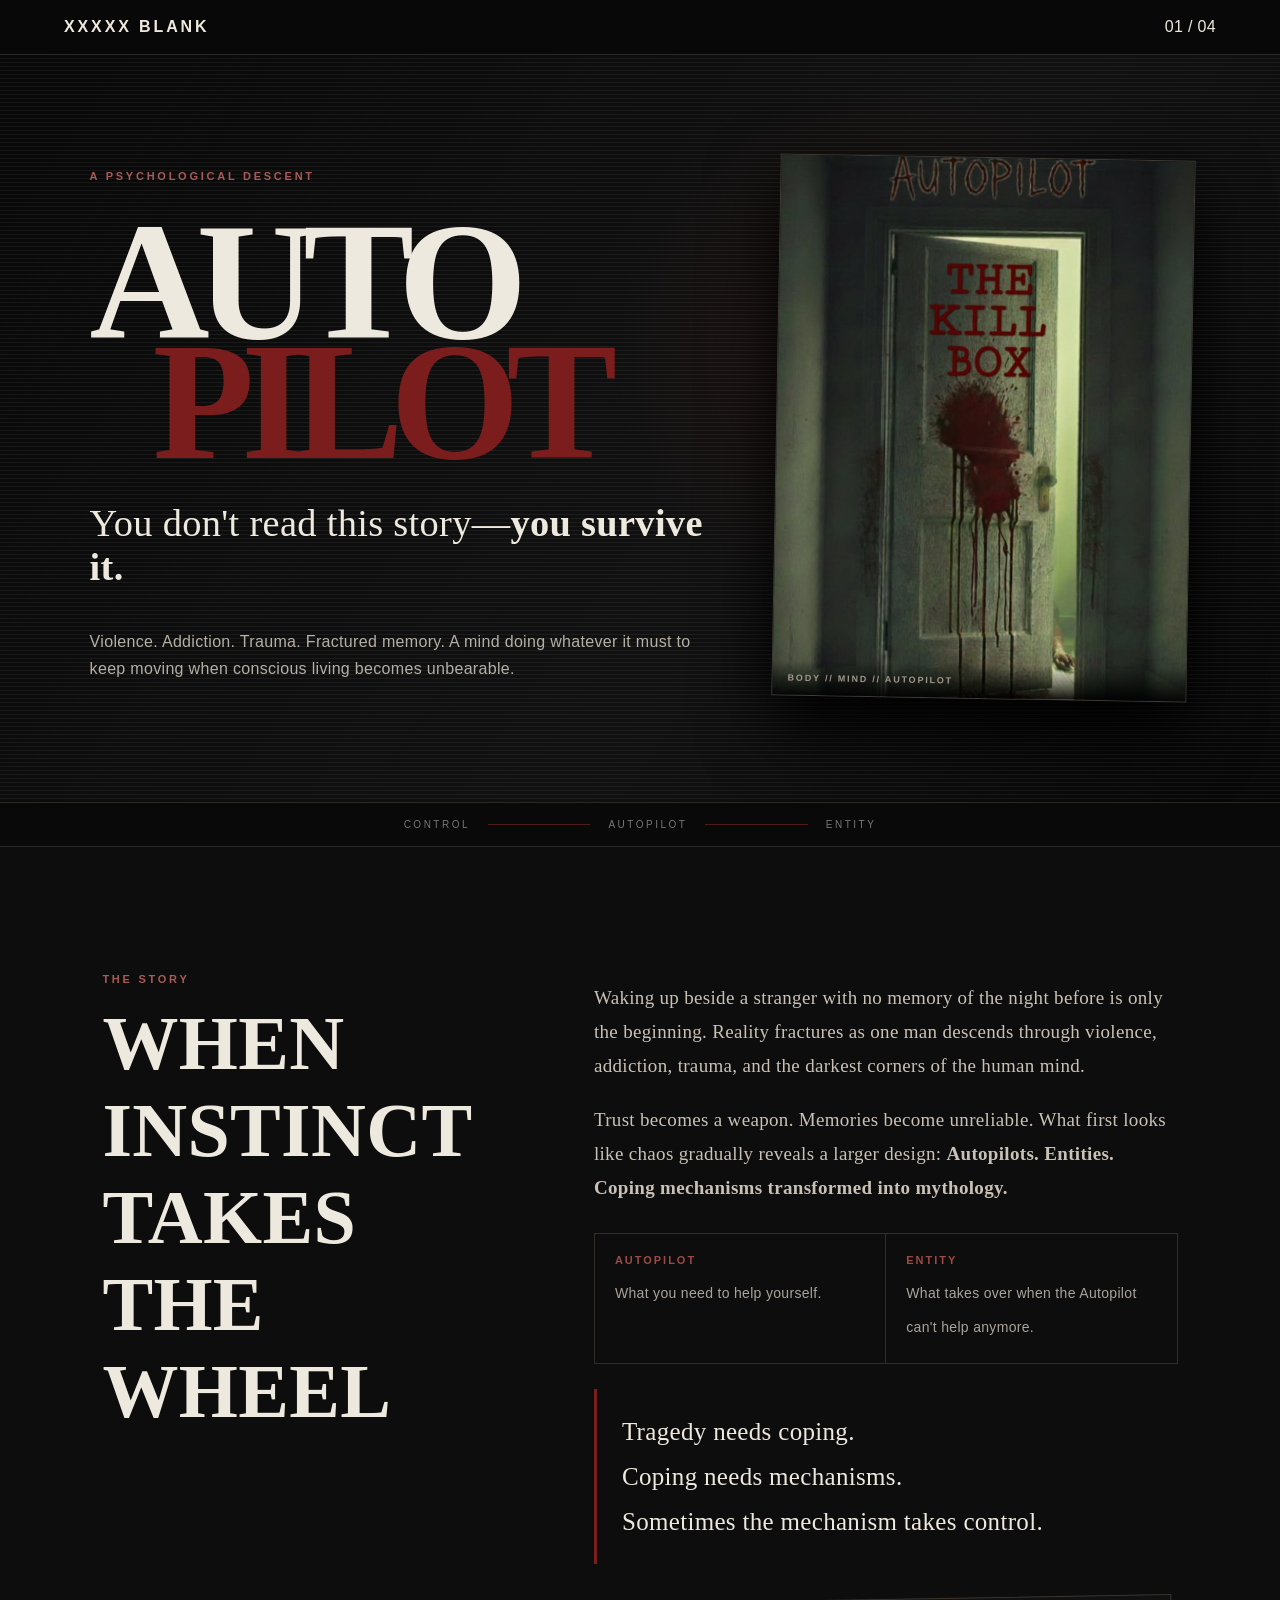
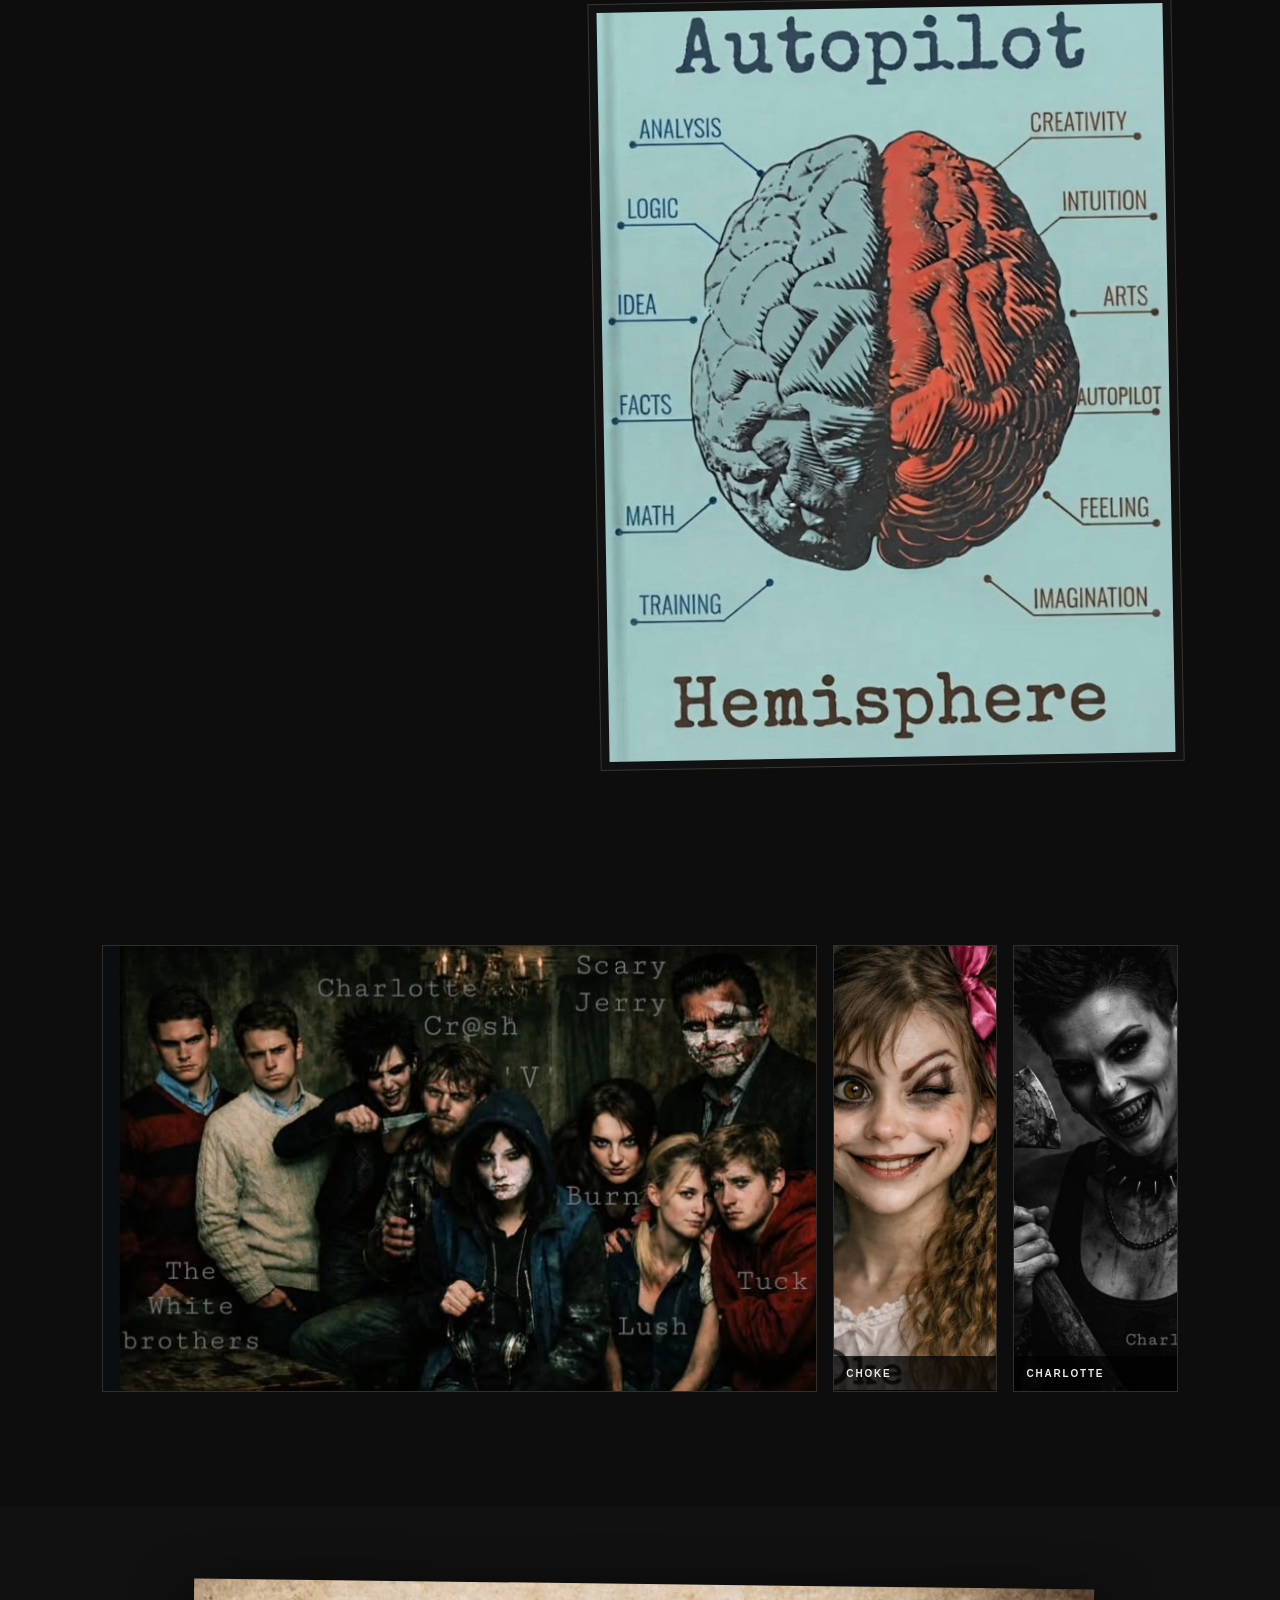
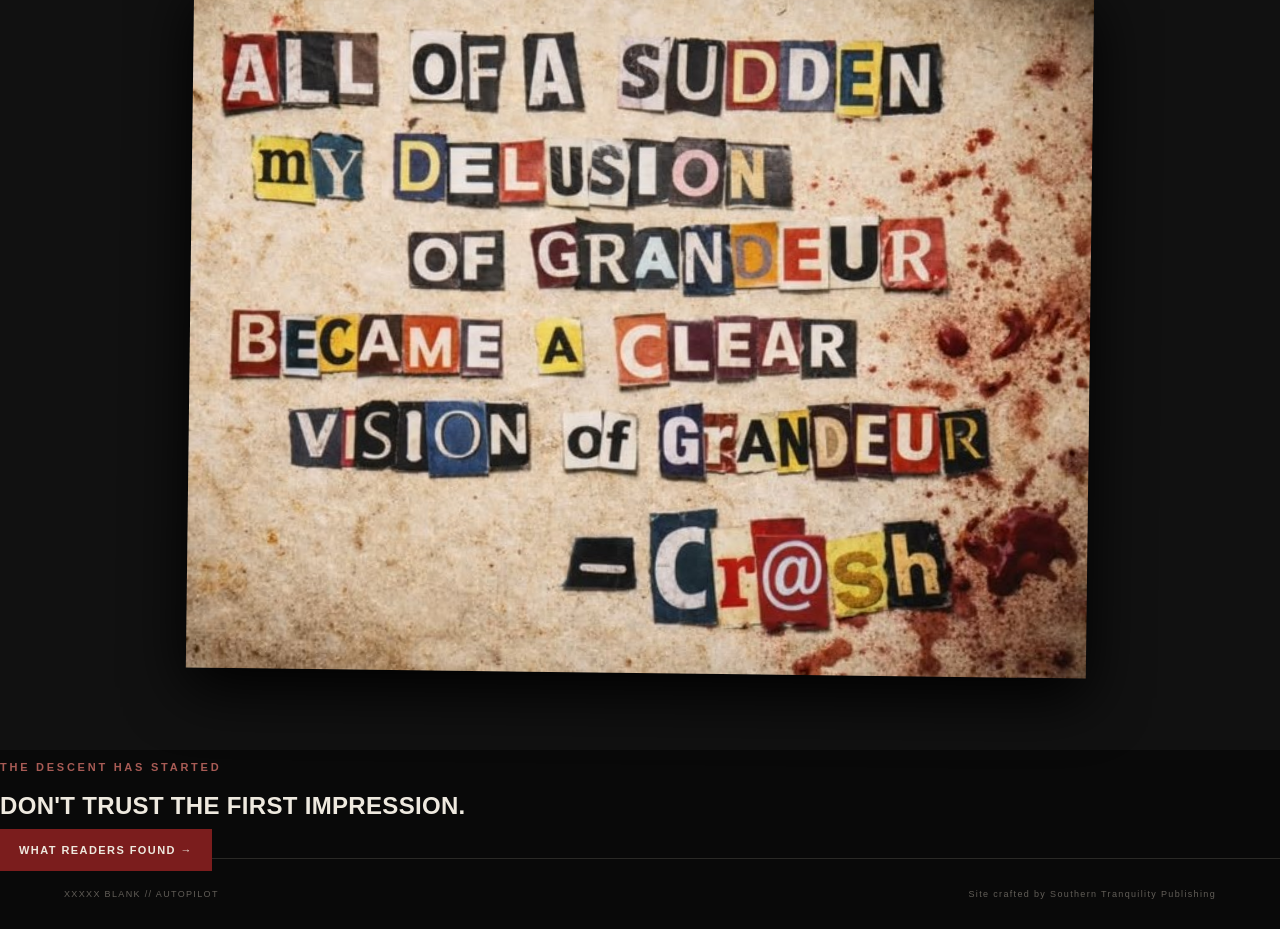
==== commit d9f64fda: "Restructure AUTOPILOT into guided four-stage funnel" ====
--- a/index.html
+++ b/index.html
@@ -1,45 +1 @@
-<!doctype html>
-<html lang="en">
-<head>
-<meta charset="utf-8"><meta name="viewport" content="width=device-width,initial-scale=1">
-<meta name="robots" content="noindex,nofollow">
-<meta name="theme-color" content="#090909">
-<title>AUTOPILOT | Xxxxx Blank</title>
-<meta name="description" content="AUTOPILOT by Xxxxx Blank — a raw psychological thriller about trauma, fractured memory, addiction, instinct, and the mechanisms people build to survive.">
-<link rel="stylesheet" href="styles.css">
-</head>
-<body>
-<header class="nav"><a class="brand" href="#top">XXXXX BLANK</a><nav><a href="#story">STORY</a><a href="#read">READ</a><a href="#review">REVIEW</a><a href="#author">AUTHOR</a></nav></header>
-<main id="top">
-<section class="hero">
-<div class="noise"></div><div class="hero-copy"><p class="eyebrow">A PSYCHOLOGICAL DESCENT</p><h1>AUTO<span>PILOT</span></h1>
-<p class="hook">You don't read this story—<strong>you survive it.</strong></p>
-<p class="deck">Violence. Addiction. Trauma. Fractured memory. A mind doing whatever it must to keep moving when conscious living becomes unbearable.</p>
-<div class="actions"><a class="btn primary" href="https://a.co/d/08vrHkU6" target="_blank" rel="noopener">ENTER AUTOPILOT</a><a class="btn" href="#read">READ A SAMPLE</a></div></div>
-<div class="hero-art"><figure class="hero-image"><img src="Screenshot_20260928-215405_Instagram%20%281%29.png" alt="AUTOPILOT anatomical artwork"><figcaption>BODY // MIND // AUTOPILOT</figcaption></figure></div></section>
-<div class="signal"><span>CONTROL</span><i></i><span>AUTOPILOT</span><i></i><span>ENTITY</span></div>
-
-<section id="story" class="story section"><div><p class="eyebrow">THE STORY</p><h2>WHEN INSTINCT TAKES THE WHEEL</h2></div>
-<div class="prose"><p>Waking up beside a stranger with no memory of the night before is only the beginning. Reality fractures as one man descends through violence, addiction, trauma, and the darkest corners of the human mind.</p>
-<p>Trust becomes a weapon. Memories become unreliable. What first looks like chaos gradually reveals a larger design: <strong>Autopilots. Entities. Coping mechanisms transformed into mythology.</strong></p><div class="mechanism"><div><b>AUTOPILOT</b><span>What you need to help yourself.</span></div><div><b>ENTITY</b><span>What takes over when the Autopilot can't help anymore.</span></div></div>
-<p class="manifesto">Tragedy needs coping.<br>Coping needs mechanisms.<br>Sometimes the mechanism takes control.</p><figure class="hemisphere"><img src="Screenshot_20260928-215542_Instagram%20%281%29.png" alt="Autopilot Hemisphere illustration"></figure></div><div class="world"><figure class="wide"><img src="Screenshot_20260928-215317_Instagram%20%281%29.png" alt="AUTOPILOT character ensemble"></figure><div class="faces"><figure><img src="Screenshot_20260928-215240_Instagram%20%281%29.png" alt="ChOke character artwork"><figcaption>ChOke</figcaption></figure><figure><img src="Screenshot_20260928-215252_Instagram%20%281%29.png" alt="Charlotte character artwork"><figcaption>Charlotte</figcaption></figure></div></div></section>
-<section class="fracture"><img src="Screenshot_20260928-215638_Instagram%20%281%29.png" alt="Cr@sh quote artwork"></section>
-<section id="read" class="read section"><div class="book"><div class="book-top"><span>PART I</span><span>THE KILL BOX</span></div><h3>NICEITY</h3>
-<blockquote><p>I guess, let’s start somewhere in the middle because the beginning is mine to try and forget. Buckle in, it's going to be a bumpy ride.</p>
-<p>Jesus fuck! I’m conscious but it is so bright my eyes refuse to unclench. Our head … I mean, my head is pounding. The possibility of being dead floats in.</p>
-<p>I’m not dead, maybe…</p></blockquote>
-<a class="text-link" href="https://a.co/d/08vrHkU6" target="_blank" rel="noopener">CONTINUE THE DESCENT →</a></div></section>
-
-<section id="review" class="reviews section"><div class="starlight"><p class="eyebrow">OUT OF THIS WORLD BOOK REVIEWS</p><div class="planets" aria-label="4.5 planets out of 5"><b>◉</b><b>◉</b><b>◉</b><b>◉</b><b class="half">◐</b></div><h2>4½ PLANETS</h2>
-<p>“Underneath all that chaos is a remarkably intelligent, layered story.”</p>
-<p>“What impressed me most was how seemingly disconnected characters, relationships, and events gradually reveal themselves as pieces of a much larger design.”</p>
-<p class="critic">My biggest criticism is the editing. This book needs a professional copy editor to tighten the prose and clean up technical issues without sacrificing Blank’s distinctive voice.</p>
-<p class="sign">— STARLIGHT</p></div>
-<div class="reader"><p class="eyebrow">READER RESPONSE</p><h3>“TWISTED SURPRISE”</h3><p class="bigquote">“There is a seriously terrific story underneath all of it.”</p><p>★★★★★</p><a class="text-link" href="https://a.co/d/08vrHkU6" target="_blank" rel="noopener">SEE AUTOPILOT ON AMAZON →</a></div></section>
-
-<section class="visual-break"><figure><img src="Screenshot_20260928-215347_Instagram%20%281%29.png" alt="The Autopilot Life artwork"></figure><figure><img src="Screenshot_20260928-215418_Instagram%20%281%29.png" alt="AUTOPILOT fire-eyes character artwork"></figure></section><section class="warning"><p>THIS ISN'T A POLISHED FAIRYTALE OR A COMFORTABLE READ.</p><h2>BUCKLE UP.</h2><p>THE RIDE ONLY GETS DARKER BEFORE THE LIGHT BREAKS THROUGH.</p></section>
-
-<section id="author" class="author section"><div><p class="eyebrow">THE AUTHOR</p><h2>XXXXX BLANK</h2></div><div class="bio-placeholder"><p>AUTHOR BIO RESERVED.</p><small>This space belongs to the author. Nothing gets invented here.</small></div></section>
-</main>
-<footer><span>XXXXX BLANK // AUTOPILOT</span><span>Site crafted by Southern Tranquility Publishing</span></footer>
-</body></html>+<!doctype html><html lang="en"><head><meta charset="utf-8"><meta name="viewport" content="width=device-width,initial-scale=1"><meta name="robots" content="noindex,nofollow"><meta name="theme-color" content="#090909"><title>AUTOPILOT | Xxxxx Blank</title><meta name="description" content="AUTOPILOT by Xxxxx Blank — a raw psychological thriller about trauma, fractured memory, addiction, instinct, and survival."><link rel="stylesheet" href="styles.css"></head><body class="funnel"><header class="nav"><a class="brand" href="index.html">XXXXX BLANK</a><div class="step">01 / 04</div></header><main><section class="hero page-hero"><div class="hero-copy"><p class="eyebrow">A PSYCHOLOGICAL DESCENT</p><h1>AUTO<span>PILOT</span></h1><p class="hook">You don't read this story—<strong>you survive it.</strong></p><p class="deck">Violence. Addiction. Trauma. Fractured memory. A mind doing whatever it must to keep moving when conscious living becomes unbearable.</p></div><div class="hero-art"><figure class="hero-image"><img src="Screenshot_20260928-215405_Instagram%20%281%29.png" alt="AUTOPILOT artwork"><figcaption>BODY // MIND // AUTOPILOT</figcaption></figure></div></section><div class="signal"><span>CONTROL</span><i></i><span>AUTOPILOT</span><i></i><span>ENTITY</span></div><section class="story section"><div><p class="eyebrow">THE STORY</p><h2>WHEN INSTINCT TAKES THE WHEEL</h2></div><div class="prose"><p>Waking up beside a stranger with no memory of the night before is only the beginning. Reality fractures as one man descends through violence, addiction, trauma, and the darkest corners of the human mind.</p><p>Trust becomes a weapon. Memories become unreliable. What first looks like chaos gradually reveals a larger design: <strong>Autopilots. Entities. Coping mechanisms transformed into mythology.</strong></p><div class="mechanism"><div><b>AUTOPILOT</b><span>What you need to help yourself.</span></div><div><b>ENTITY</b><span>What takes over when the Autopilot can't help anymore.</span></div></div><p class="manifesto">Tragedy needs coping.<br>Coping needs mechanisms.<br>Sometimes the mechanism takes control.</p><figure class="hemisphere"><img src="Screenshot_20260928-215542_Instagram%20%281%29.png" alt="Autopilot Hemisphere illustration"></figure></div><div class="world"><figure class="wide"><img src="Screenshot_20260928-215317_Instagram%20%281%29.png" alt="AUTOPILOT character ensemble"></figure><div class="faces"><figure><img src="Screenshot_20260928-215240_Instagram%20%281%29.png" alt="ChOke character artwork"><figcaption>ChOke</figcaption></figure><figure><img src="Screenshot_20260928-215252_Instagram%20%281%29.png" alt="Charlotte character artwork"><figcaption>Charlotte</figcaption></figure></div></div></section><section class="fracture"><img src="Screenshot_20260928-215638_Instagram%20%281%29.png" alt="Cr@sh quote artwork"></section><section class="gate"><p class="eyebrow">THE DESCENT HAS STARTED</p><h2>DON'T TRUST THE FIRST IMPRESSION.</h2><a class="btn primary" href="reviews.html">WHAT READERS FOUND →</a></section></main><footer><span>XXXXX BLANK // AUTOPILOT</span><span>Site crafted by Southern Tranquility Publishing</span></footer></body></html>
--- a/styles.css
+++ b/styles.css
@@ -1 +1 @@
-:root{--ink:#090909;--paper:#d8d0c1;--bone:#eee9df;--rust:#7b1d1d;--ash:#9b968d;--line:#2a2926}*{box-sizing:border-box}html{scroll-behavior:smooth}body{margin:0;background:var(--ink);color:var(--bone);font-family:Arial,Helvetica,sans-serif;letter-spacing:.02em}a{color:inherit}.nav{position:sticky;top:0;z-index:20;display:flex;justify-content:space-between;align-items:center;padding:18px 5vw;background:rgba(9,9,9,.94);border-bottom:1px solid var(--line);backdrop-filter:blur(8px)}.brand{font-weight:900;letter-spacing:.18em;text-decoration:none}.nav nav{display:flex;gap:22px}.nav nav a{font-size:11px;letter-spacing:.16em;text-decoration:none;color:var(--ash)}.hero{min-height:82vh;display:grid;grid-template-columns:1.2fr .8fr;align-items:center;gap:5vw;padding:8vw 7vw;position:relative;overflow:hidden;background:radial-gradient(circle at 70% 40%,#241414 0,transparent 28%),linear-gradient(125deg,#080808,#111 60%,#070707)}.hero:after{content:"";position:absolute;inset:0;opacity:.12;pointer-events:none;background:repeating-linear-gradient(0deg,transparent 0 3px,#fff 4px 4px)}.hero-copy,.hero-art{position:relative;z-index:2}.eyebrow{font-size:11px;letter-spacing:.25em;color:#a85b55;font-weight:800}.hero h1{font-family:Georgia,serif;font-size:clamp(68px,13vw,170px);line-height:.72;margin:.25em 0 .2em;letter-spacing:-.08em}.hero h1 span{color:var(--rust);display:block;margin-left:.38em}.hook{font-family:Georgia,serif;font-size:clamp(22px,3vw,40px);max-width:650px}.deck{color:#b5afa5;line-height:1.7;max-width:620px}.actions{display:flex;gap:12px;flex-wrap:wrap;margin-top:30px}.btn{padding:14px 18px;border:1px solid #5a5550;text-decoration:none;font-size:11px;font-weight:900;letter-spacing:.13em}.btn.primary{background:var(--rust);border-color:var(--rust)}.art-frame{height:470px;border:1px solid #403b37;display:flex;flex-direction:column;align-items:center;justify-content:center;transform:rotate(2deg);background:linear-gradient(145deg,#151515,#080808);box-shadow:0 30px 70px #000}.art-frame span{font-family:Georgia,serif;font-size:42px;color:#37332f}.art-frame small{margin-top:15px;color:#615b54;letter-spacing:.15em}.signal{display:flex;align-items:center;justify-content:center;gap:18px;padding:16px;border-block:1px solid var(--line);font-size:10px;letter-spacing:.25em;color:#777}.signal i{width:8vw;height:1px;background:#4e1a1a}.section{padding:9vw 8vw}.story{display:grid;grid-template-columns:.8fr 1.2fr;gap:8vw;background:#0d0d0d}.section h2{font-family:Georgia,serif;font-size:clamp(38px,6vw,76px);margin:.2em 0}.prose{font-family:Georgia,serif;font-size:19px;line-height:1.8;color:#c9c1b5}.manifesto{border-left:3px solid var(--rust);padding:20px 0 20px 25px;color:var(--bone);font-size:25px}.read{background:var(--paper);color:#171513}.book{max-width:820px;margin:auto;border:1px solid #948a7b;padding:clamp(28px,6vw,70px);box-shadow:14px 16px 0 #b5aa99}.book-top{display:flex;justify-content:space-between;font-size:10px;letter-spacing:.2em;border-bottom:1px solid #9f9586;padding-bottom:15px}.book h3{font-family:Georgia,serif;font-size:50px;margin:.7em 0}.book blockquote{margin:0;font-family:Georgia,serif;font-size:19px;line-height:1.75}.text-link{display:inline-block;margin-top:25px;color:var(--rust);font-size:11px;font-weight:900;letter-spacing:.13em;text-decoration:none}.reviews{display:grid;grid-template-columns:1.15fr .85fr;gap:2px;background:#24211e;padding:2px}.starlight,.reader{background:#0b0b0b;padding:7vw}.planets{font-size:32px;letter-spacing:.12em;color:#b7a77e;margin:28px 0}.starlight h2{margin:0;font-size:55px}.starlight>p:not(.eyebrow):not(.sign){font-family:Georgia,serif;font-size:18px;line-height:1.7}.critic{color:#a9a39a;border-top:1px solid var(--line);padding-top:20px}.sign{font-size:11px!important;letter-spacing:.18em;color:#a85b55}.reader{display:flex;flex-direction:column;justify-content:center}.reader h3{letter-spacing:.12em}.bigquote{font-family:Georgia,serif;font-size:clamp(27px,4vw,45px);line-height:1.3}.warning{text-align:center;padding:9vw 5vw;background:var(--rust)}.warning p{font-size:11px;letter-spacing:.2em;font-weight:900}.warning h2{font-family:Georgia,serif;font-size:clamp(65px,12vw,150px);margin:.05em}.author{display:grid;grid-template-columns:1fr 1fr;gap:8vw;align-items:center}.bio-placeholder{border:1px dashed #514b45;padding:50px;color:#827b72;min-height:180px;display:flex;flex-direction:column;justify-content:center}.bio-placeholder p{letter-spacing:.2em;font-weight:900}.bio-placeholder small{line-height:1.6}footer{display:flex;justify-content:space-between;gap:20px;padding:30px 5vw;border-top:1px solid var(--line);color:#625e58;font-size:9px;letter-spacing:.15em}@media(max-width:760px){.nav nav{display:none}.hero{grid-template-columns:1fr;padding:22vw 7vw 14vw;min-height:auto}.hero-art{display:none}.story,.reviews,.author{grid-template-columns:1fr}.section{padding:18vw 7vw}.starlight,.reader{padding:16vw 8vw}.book{box-shadow:7px 8px 0 #b5aa99}.book h3{font-size:38px}footer{flex-direction:column}.hero h1{font-size:23vw}}.mind{height:470px;position:relative;border:1px solid #403b37;background:radial-gradient(circle,#251313 0,#101010 42%,#070707 70%);display:grid;place-items:center;overflow:hidden;box-shadow:0 30px 70px #000}.mind:before,.mind:after{content:"";position:absolute;width:330px;height:330px;border:1px solid #4b2020;border-radius:50%}.mind:after{width:240px;height:240px;border-color:#39332e}.skull{width:155px;height:190px;border:2px solid #6c6259;border-radius:48% 48% 42% 42%;display:grid;place-items:center;font:900 110px/1 Georgia,serif;color:#7b1d1d;transform:rotate(-4deg);box-shadow:inset 0 0 45px #000;z-index:2}.orbit{position:absolute;font:800 9px Arial,sans-serif;letter-spacing:.24em;color:#756c64;z-index:3}.o1{top:12%;left:12%}.o2{top:22%;right:8%}.o3{bottom:17%;left:8%}.o4{bottom:10%;right:13%;color:#9a4b45}.mechanism{display:grid;grid-template-columns:1fr 1fr;gap:1px;background:#332d28;border:1px solid #332d28;margin-top:28px}.mechanism div{background:#0d0d0d;padding:20px}.mechanism b{display:block;color:#9a4b45;font:800 11px Arial,sans-serif;letter-spacing:.18em;margin-bottom:9px}.mechanism span{font:14px/1.5 Arial,sans-serif;color:#aaa39a}@media(max-width:760px){.mechanism{grid-template-columns:1fr}.hero-art{display:block}.mind{height:300px;margin-top:10px}.mind:before{width:240px;height:240px}.mind:after{width:180px;height:180px}.skull{width:110px;height:135px;font-size:75px}}+:root{--ink:#090909;--paper:#d8d0c1;--bone:#eee9df;--rust:#7b1d1d;--ash:#9b968d;--line:#2a2926}*{box-sizing:border-box}html{scroll-behavior:smooth}body{margin:0;background:var(--ink);color:var(--bone);font-family:Arial,Helvetica,sans-serif;letter-spacing:.02em}a{color:inherit}.nav{position:sticky;top:0;z-index:20;display:flex;justify-content:space-between;align-items:center;padding:18px 5vw;background:rgba(9,9,9,.94);border-bottom:1px solid var(--line);backdrop-filter:blur(8px)}.brand{font-weight:900;letter-spacing:.18em;text-decoration:none}.nav nav{display:flex;gap:22px}.nav nav a{font-size:11px;letter-spacing:.16em;text-decoration:none;color:var(--ash)}.hero{min-height:82vh;display:grid;grid-template-columns:1.2fr .8fr;align-items:center;gap:5vw;padding:8vw 7vw;position:relative;overflow:hidden;background:radial-gradient(circle at 70% 40%,#241414 0,transparent 28%),linear-gradient(125deg,#080808,#111 60%,#070707)}.hero:after{content:"";position:absolute;inset:0;opacity:.12;pointer-events:none;background:repeating-linear-gradient(0deg,transparent 0 3px,#fff 4px 4px)}.hero-copy,.hero-art{position:relative;z-index:2}.eyebrow{font-size:11px;letter-spacing:.25em;color:#a85b55;font-weight:800}.hero h1{font-family:Georgia,serif;font-size:clamp(68px,13vw,170px);line-height:.72;margin:.25em 0 .2em;letter-spacing:-.08em}.hero h1 span{color:var(--rust);display:block;margin-left:.38em}.hook{font-family:Georgia,serif;font-size:clamp(22px,3vw,40px);max-width:650px}.deck{color:#b5afa5;line-height:1.7;max-width:620px}.actions{display:flex;gap:12px;flex-wrap:wrap;margin-top:30px}.btn{padding:14px 18px;border:1px solid #5a5550;text-decoration:none;font-size:11px;font-weight:900;letter-spacing:.13em}.btn.primary{background:var(--rust);border-color:var(--rust)}.art-frame{height:470px;border:1px solid #403b37;display:flex;flex-direction:column;align-items:center;justify-content:center;transform:rotate(2deg);background:linear-gradient(145deg,#151515,#080808);box-shadow:0 30px 70px #000}.art-frame span{font-family:Georgia,serif;font-size:42px;color:#37332f}.art-frame small{margin-top:15px;color:#615b54;letter-spacing:.15em}.signal{display:flex;align-items:center;justify-content:center;gap:18px;padding:16px;border-block:1px solid var(--line);font-size:10px;letter-spacing:.25em;color:#777}.signal i{width:8vw;height:1px;background:#4e1a1a}.section{padding:9vw 8vw}.story{display:grid;grid-template-columns:.8fr 1.2fr;gap:8vw;background:#0d0d0d}.section h2{font-family:Georgia,serif;font-size:clamp(38px,6vw,76px);margin:.2em 0}.prose{font-family:Georgia,serif;font-size:19px;line-height:1.8;color:#c9c1b5}.manifesto{border-left:3px solid var(--rust);padding:20px 0 20px 25px;color:var(--bone);font-size:25px}.read{background:var(--paper);color:#171513}.book{max-width:820px;margin:auto;border:1px solid #948a7b;padding:clamp(28px,6vw,70px);box-shadow:14px 16px 0 #b5aa99}.book-top{display:flex;justify-content:space-between;font-size:10px;letter-spacing:.2em;border-bottom:1px solid #9f9586;padding-bottom:15px}.book h3{font-family:Georgia,serif;font-size:50px;margin:.7em 0}.book blockquote{margin:0;font-family:Georgia,serif;font-size:19px;line-height:1.75}.text-link{display:inline-block;margin-top:25px;color:var(--rust);font-size:11px;font-weight:900;letter-spacing:.13em;text-decoration:none}.reviews{display:grid;grid-template-columns:1.15fr .85fr;gap:2px;background:#24211e;padding:2px}.starlight,.reader{background:#0b0b0b;padding:7vw}.planets{font-size:32px;letter-spacing:.12em;color:#b7a77e;margin:28px 0}.starlight h2{margin:0;font-size:55px}.starlight>p:not(.eyebrow):not(.sign){font-family:Georgia,serif;font-size:18px;line-height:1.7}.critic{color:#a9a39a;border-top:1px solid var(--line);padding-top:20px}.sign{font-size:11px!important;letter-spacing:.18em;color:#a85b55}.reader{display:flex;flex-direction:column;justify-content:center}.reader h3{letter-spacing:.12em}.bigquote{font-family:Georgia,serif;font-size:clamp(27px,4vw,45px);line-height:1.3}.warning{text-align:center;padding:9vw 5vw;background:var(--rust)}.warning p{font-size:11px;letter-spacing:.2em;font-weight:900}.warning h2{font-family:Georgia,serif;font-size:clamp(65px,12vw,150px);margin:.05em}.author{display:grid;grid-template-columns:1fr 1fr;gap:8vw;align-items:center}.bio-placeholder{border:1px dashed #514b45;padding:50px;color:#827b72;min-height:180px;display:flex;flex-direction:column;justify-content:center}.bio-placeholder p{letter-spacing:.2em;font-weight:900}.bio-placeholder small{line-height:1.6}footer{display:flex;justify-content:space-between;gap:20px;padding:30px 5vw;border-top:1px solid var(--line);color:#625e58;font-size:9px;letter-spacing:.15em}@media(max-width:760px){.nav nav{display:none}.hero{grid-template-columns:1fr;padding:22vw 7vw 14vw;min-height:auto}.hero-art{display:none}.story,.reviews,.author{grid-template-columns:1fr}.section{padding:18vw 7vw}.starlight,.reader{padding:16vw 8vw}.book{box-shadow:7px 8px 0 #b5aa99}.book h3{font-size:38px}footer{flex-direction:column}.hero h1{font-size:23vw}}.mind{height:470px;position:relative;border:1px solid #403b37;background:radial-gradient(circle,#251313 0,#101010 42%,#070707 70%);display:grid;place-items:center;overflow:hidden;box-shadow:0 30px 70px #000}.mind:before,.mind:after{content:"";position:absolute;width:330px;height:330px;border:1px solid #4b2020;border-radius:50%}.mind:after{width:240px;height:240px;border-color:#39332e}.skull{width:155px;height:190px;border:2px solid #6c6259;border-radius:48% 48% 42% 42%;display:grid;place-items:center;font:900 110px/1 Georgia,serif;color:#7b1d1d;transform:rotate(-4deg);box-shadow:inset 0 0 45px #000;z-index:2}.orbit{position:absolute;font:800 9px Arial,sans-serif;letter-spacing:.24em;color:#756c64;z-index:3}.o1{top:12%;left:12%}.o2{top:22%;right:8%}.o3{bottom:17%;left:8%}.o4{bottom:10%;right:13%;color:#9a4b45}.mechanism{display:grid;grid-template-columns:1fr 1fr;gap:1px;background:#332d28;border:1px solid #332d28;margin-top:28px}.mechanism div{background:#0d0d0d;padding:20px}.mechanism b{display:block;color:#9a4b45;font:800 11px Arial,sans-serif;letter-spacing:.18em;margin-bottom:9px}.mechanism span{font:14px/1.5 Arial,sans-serif;color:#aaa39a}@media(max-width:760px){.mechanism{grid-template-columns:1fr}.hero-art{display:block}.mind{height:300px;margin-top:10px}.mind:before{width:240px;height:240px}.mind:after{width:180px;height:180px}.skull{width:110px;height:135px;font-size:75px}}.hero-image{margin:0;position:relative;transform:rotate(1deg);border:1px solid #403b37;background:#050505;box-shadow:0 30px 70px #000}.hero-image img{display:block;width:100%;height:540px;object-fit:cover;object-position:center}.hero-image figcaption{position:absolute;bottom:0;left:0;right:0;padding:12px 15px;background:linear-gradient(transparent,rgba(0,0,0,.9));font:800 9px Arial,sans-serif;letter-spacing:.2em;color:#a0988d}.hemisphere{margin:35px 0 0;border:1px solid #3a3530;background:#111;padding:8px;transform:rotate(-1deg)}.hemisphere img{width:100%;display:block;filter:saturate(.75) contrast(1.08)}.world{grid-column:1/-1;margin-top:6vw;display:grid;grid-template-columns:1.35fr .65fr;gap:16px}.world figure{margin:0;background:#080808;border:1px solid #332e2a;overflow:hidden}.world img{width:100%;height:100%;display:block;object-fit:cover}.wide{min-height:430px}.faces{display:grid;grid-template-columns:1fr 1fr;gap:16px}.faces figure{position:relative;min-height:430px}.faces figcaption{position:absolute;bottom:0;left:0;right:0;padding:12px;background:rgba(0,0,0,.75);font:800 10px Arial,sans-serif;letter-spacing:.18em;text-transform:uppercase}.fracture{padding:6vw 8vw;background:#111;display:flex;justify-content:center}.fracture img{display:block;width:min(900px,100%);box-shadow:0 20px 60px #000;transform:rotate(.7deg)}.visual-break{display:grid;grid-template-columns:1fr 1fr;background:#050505}.visual-break figure{margin:0;height:600px;overflow:hidden;position:relative}.visual-break img{width:100%;height:100%;object-fit:cover;display:block;filter:saturate(.78) contrast(1.08)}.visual-break figure:first-child img{object-position:center 25%}.visual-break figure:last-child img{object-position:center}.visual-break figure:after{content:"";position:absolute;inset:0;box-shadow:inset 0 0 90px #000;pointer-events:none}@media(max-width:760px){.hero-image img{height:auto;max-height:540px;object-fit:contain}.world{grid-template-columns:1fr;margin-top:12vw}.wide{min-height:0}.faces{grid-template-columns:1fr 1fr}.faces figure{min-height:280px}.visual-break{grid-template-columns:1fr 1fr}.visual-break figure{height:330px}.fracture{padding:14vw 5vw}}
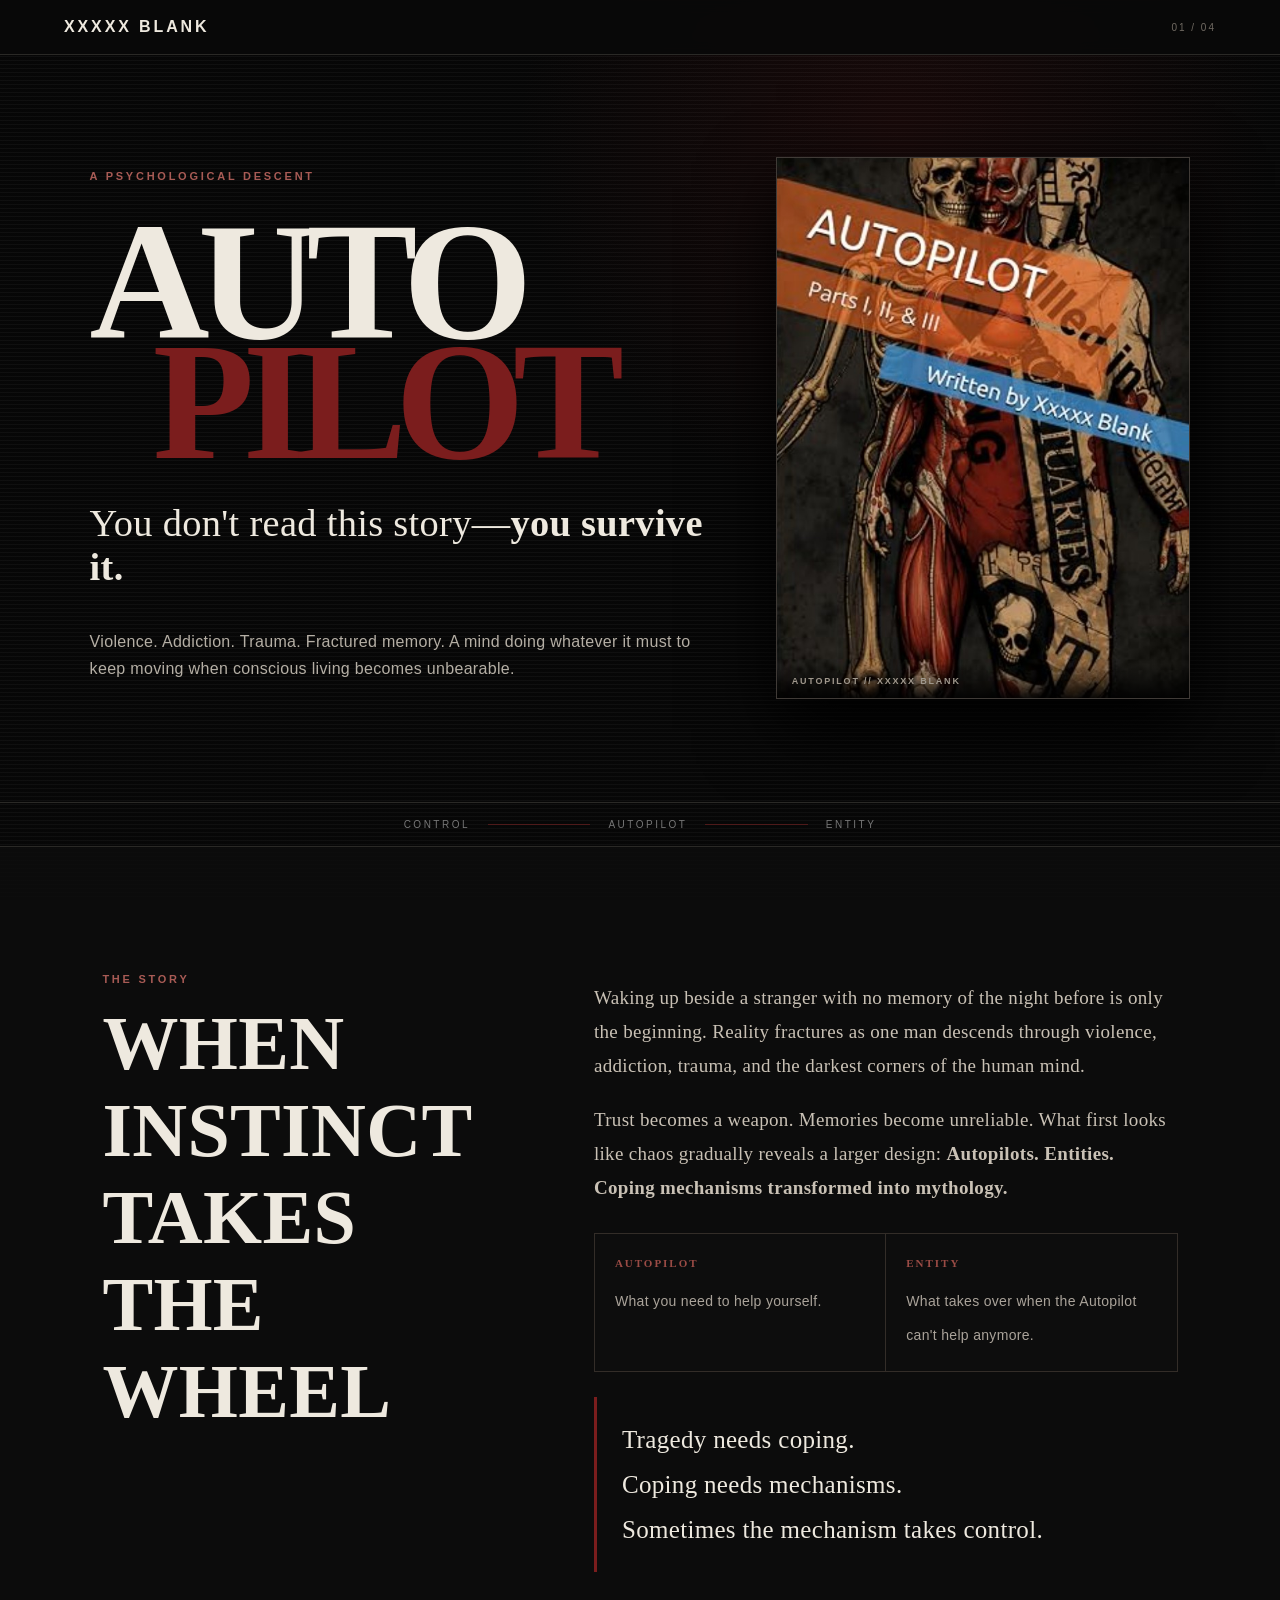
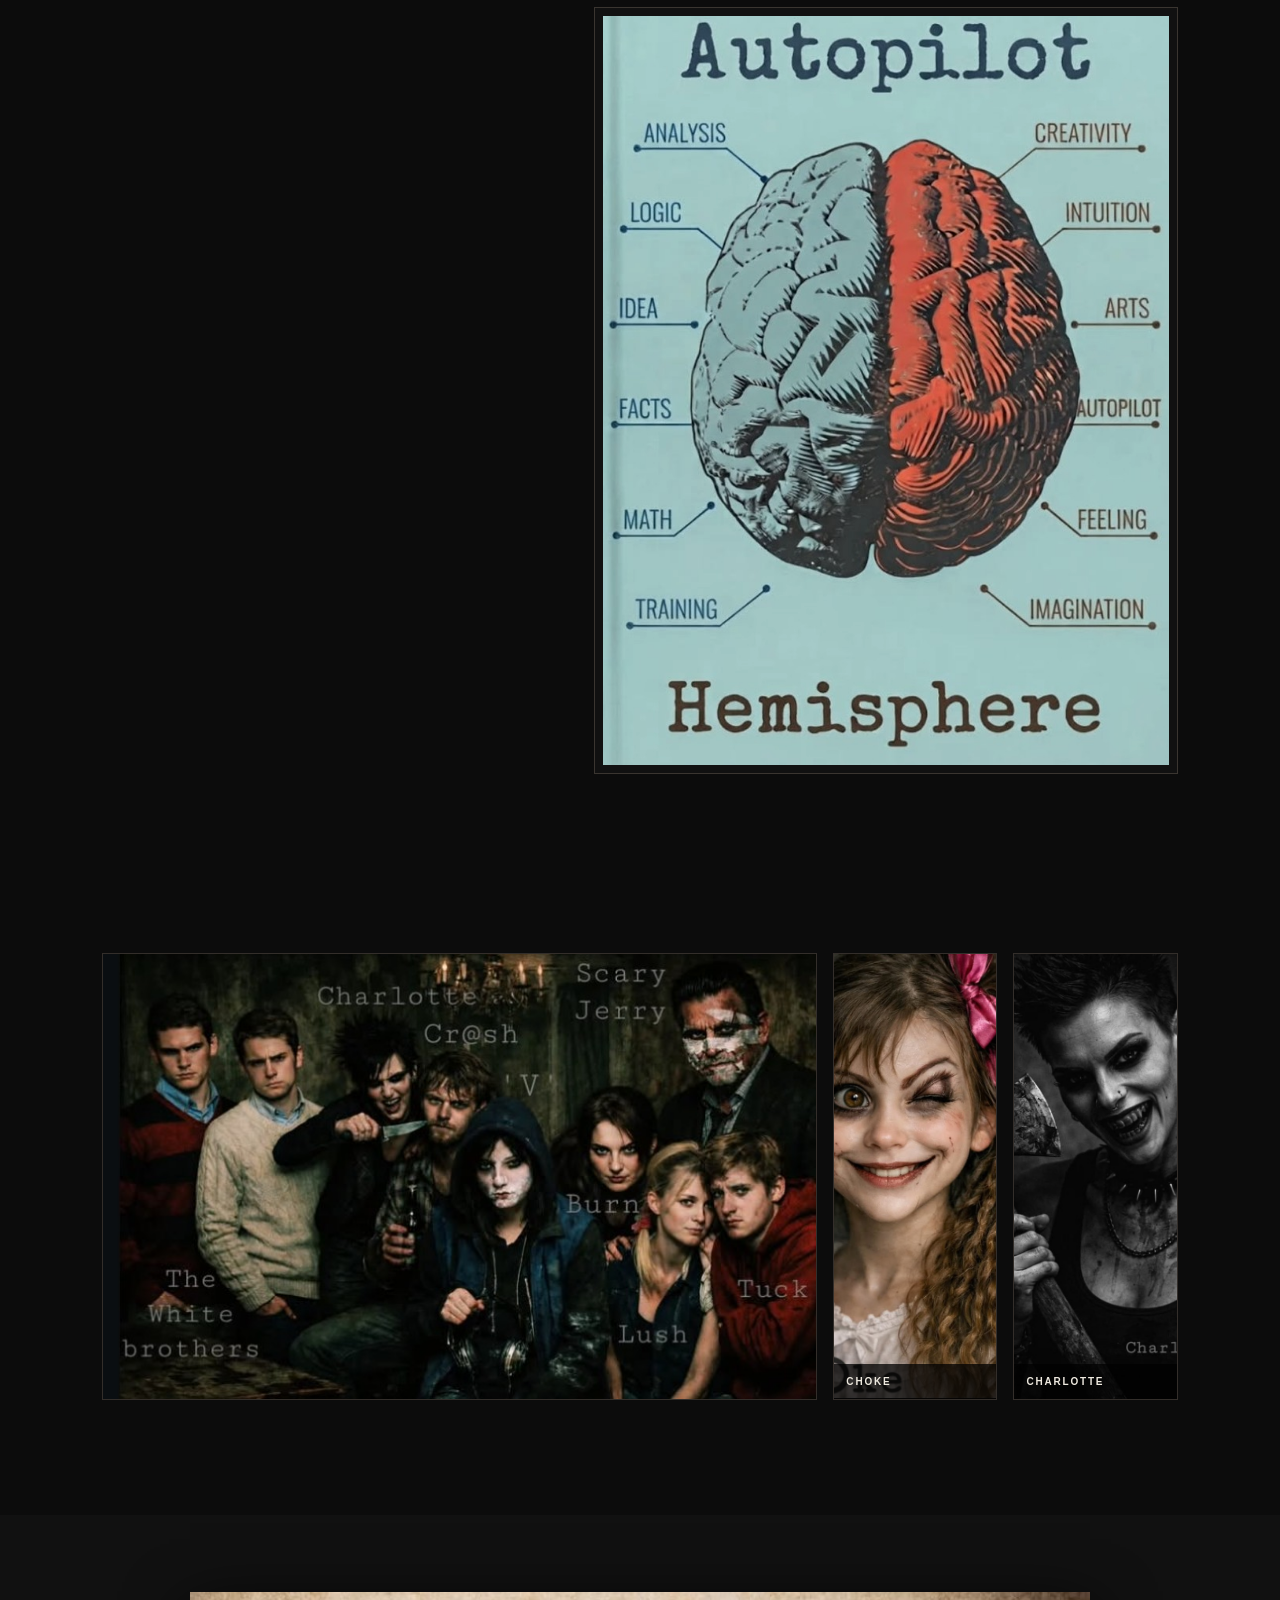
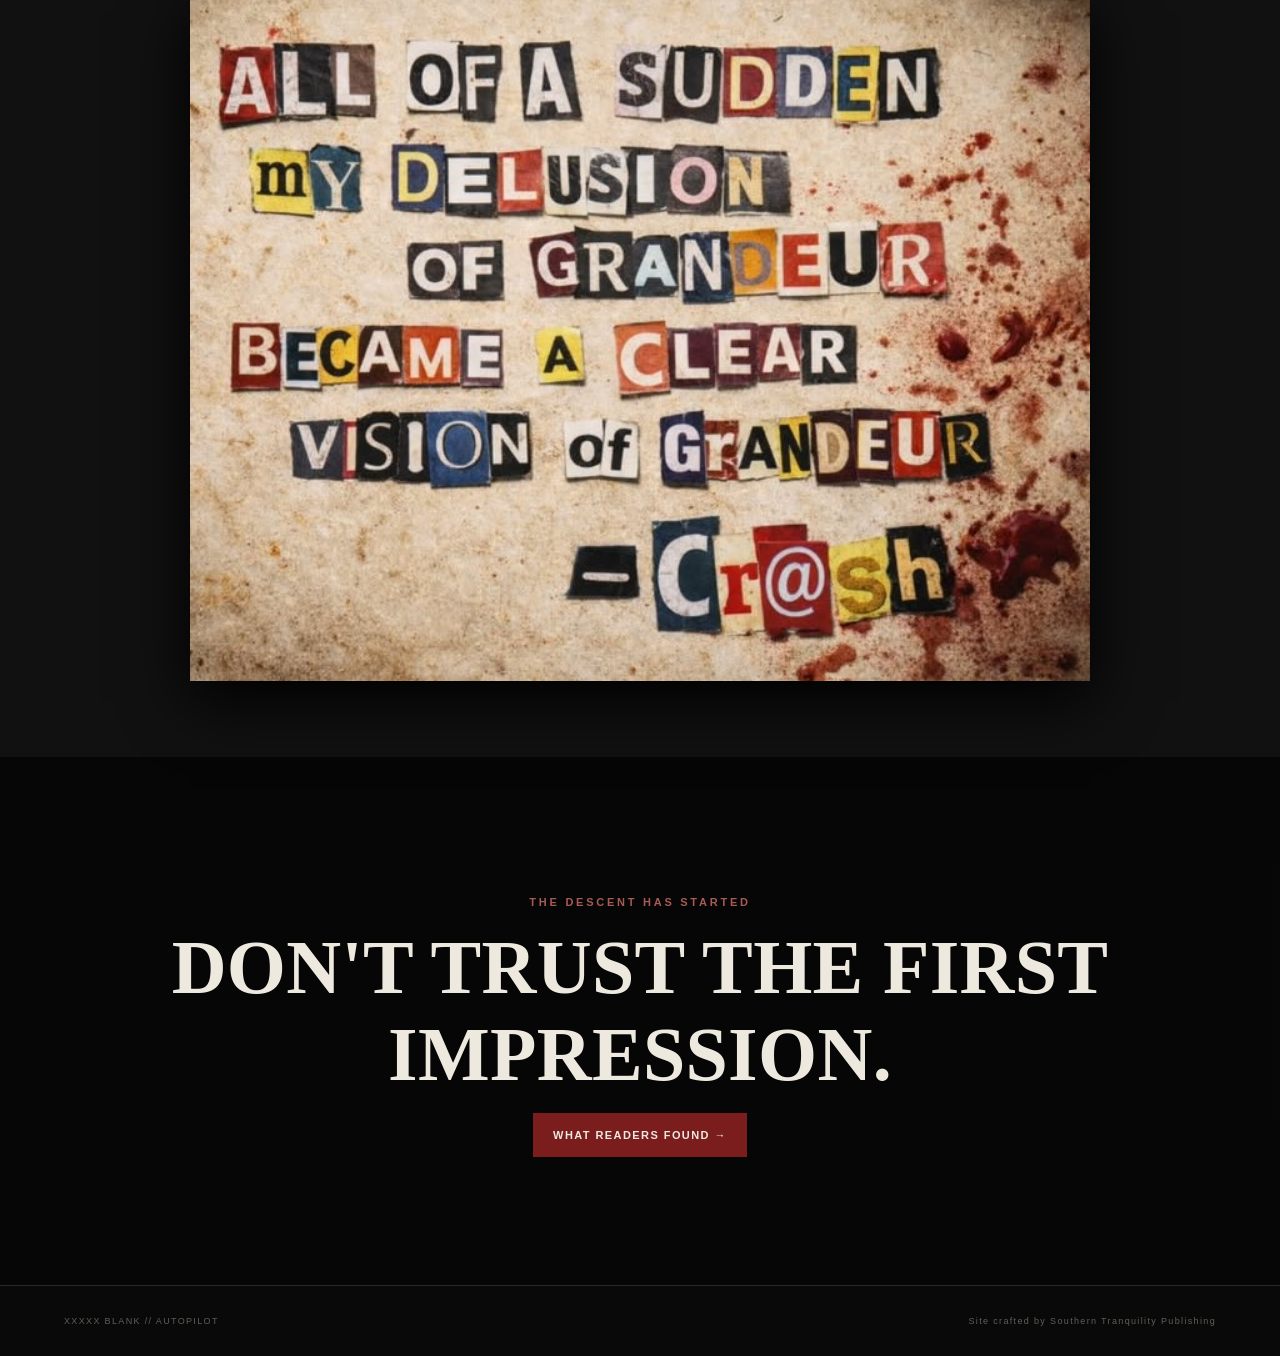
==== commit 2a70acea: "Use official AUTOPILOT cover in hero" ====
--- a/index.html
+++ b/index.html
@@ -1 +1 @@
-<!doctype html><html lang="en"><head><meta charset="utf-8"><meta name="viewport" content="width=device-width,initial-scale=1"><meta name="robots" content="noindex,nofollow"><meta name="theme-color" content="#090909"><title>AUTOPILOT | Xxxxx Blank</title><meta name="description" content="AUTOPILOT by Xxxxx Blank — a raw psychological thriller about trauma, fractured memory, addiction, instinct, and survival."><link rel="stylesheet" href="styles.css"></head><body class="funnel"><header class="nav"><a class="brand" href="index.html">XXXXX BLANK</a><div class="step">01 / 04</div></header><main><section class="hero page-hero"><div class="hero-copy"><p class="eyebrow">A PSYCHOLOGICAL DESCENT</p><h1>AUTO<span>PILOT</span></h1><p class="hook">You don't read this story—<strong>you survive it.</strong></p><p class="deck">Violence. Addiction. Trauma. Fractured memory. A mind doing whatever it must to keep moving when conscious living becomes unbearable.</p></div><div class="hero-art"><figure class="hero-image"><img src="Screenshot_20260928-215405_Instagram%20%281%29.png" alt="AUTOPILOT artwork"><figcaption>BODY // MIND // AUTOPILOT</figcaption></figure></div></section><div class="signal"><span>CONTROL</span><i></i><span>AUTOPILOT</span><i></i><span>ENTITY</span></div><section class="story section"><div><p class="eyebrow">THE STORY</p><h2>WHEN INSTINCT TAKES THE WHEEL</h2></div><div class="prose"><p>Waking up beside a stranger with no memory of the night before is only the beginning. Reality fractures as one man descends through violence, addiction, trauma, and the darkest corners of the human mind.</p><p>Trust becomes a weapon. Memories become unreliable. What first looks like chaos gradually reveals a larger design: <strong>Autopilots. Entities. Coping mechanisms transformed into mythology.</strong></p><div class="mechanism"><div><b>AUTOPILOT</b><span>What you need to help yourself.</span></div><div><b>ENTITY</b><span>What takes over when the Autopilot can't help anymore.</span></div></div><p class="manifesto">Tragedy needs coping.<br>Coping needs mechanisms.<br>Sometimes the mechanism takes control.</p><figure class="hemisphere"><img src="Screenshot_20260928-215542_Instagram%20%281%29.png" alt="Autopilot Hemisphere illustration"></figure></div><div class="world"><figure class="wide"><img src="Screenshot_20260928-215317_Instagram%20%281%29.png" alt="AUTOPILOT character ensemble"></figure><div class="faces"><figure><img src="Screenshot_20260928-215240_Instagram%20%281%29.png" alt="ChOke character artwork"><figcaption>ChOke</figcaption></figure><figure><img src="Screenshot_20260928-215252_Instagram%20%281%29.png" alt="Charlotte character artwork"><figcaption>Charlotte</figcaption></figure></div></div></section><section class="fracture"><img src="Screenshot_20260928-215638_Instagram%20%281%29.png" alt="Cr@sh quote artwork"></section><section class="gate"><p class="eyebrow">THE DESCENT HAS STARTED</p><h2>DON'T TRUST THE FIRST IMPRESSION.</h2><a class="btn primary" href="reviews.html">WHAT READERS FOUND →</a></section></main><footer><span>XXXXX BLANK // AUTOPILOT</span><span>Site crafted by Southern Tranquility Publishing</span></footer></body></html>+<!doctype html><html lang="en"><head><meta charset="utf-8"><meta name="viewport" content="width=device-width,initial-scale=1"><meta name="robots" content="noindex,nofollow"><meta name="theme-color" content="#090909"><title>AUTOPILOT | Xxxxx Blank</title><meta name="description" content="AUTOPILOT by Xxxxx Blank — a raw psychological thriller about trauma, fractured memory, addiction, instinct, and survival."><link rel="stylesheet" href="styles.css"></head><body class="funnel"><header class="nav"><a class="brand" href="index.html">XXXXX BLANK</a><div class="step">01 / 04</div></header><main><section class="hero page-hero"><div class="hero-copy"><p class="eyebrow">A PSYCHOLOGICAL DESCENT</p><h1>AUTO<span>PILOT</span></h1><p class="hook">You don't read this story—<strong>you survive it.</strong></p><p class="deck">Violence. Addiction. Trauma. Fractured memory. A mind doing whatever it must to keep moving when conscious living becomes unbearable.</p></div><div class="hero-art"><figure class="hero-image"><img src="AutopilotCover.png" alt="AUTOPILOT book cover"><figcaption>AUTOPILOT // XXXXX BLANK</figcaption></figure></div></section><div class="signal"><span>CONTROL</span><i></i><span>AUTOPILOT</span><i></i><span>ENTITY</span></div><section class="story section"><div><p class="eyebrow">THE STORY</p><h2>WHEN INSTINCT TAKES THE WHEEL</h2></div><div class="prose"><p>Waking up beside a stranger with no memory of the night before is only the beginning. Reality fractures as one man descends through violence, addiction, trauma, and the darkest corners of the human mind.</p><p>Trust becomes a weapon. Memories become unreliable. What first looks like chaos gradually reveals a larger design: <strong>Autopilots. Entities. Coping mechanisms transformed into mythology.</strong></p><div class="mechanism"><div><b>AUTOPILOT</b><span>What you need to help yourself.</span></div><div><b>ENTITY</b><span>What takes over when the Autopilot can't help anymore.</span></div></div><p class="manifesto">Tragedy needs coping.<br>Coping needs mechanisms.<br>Sometimes the mechanism takes control.</p><figure class="hemisphere"><img src="Screenshot_20260928-215542_Instagram%20%281%29.png" alt="Autopilot Hemisphere illustration"></figure></div><div class="world"><figure class="wide"><img src="Screenshot_20260928-215317_Instagram%20%281%29.png" alt="AUTOPILOT character ensemble"></figure><div class="faces"><figure><img src="Screenshot_20260928-215240_Instagram%20%281%29.png" alt="ChOke character artwork"><figcaption>ChOke</figcaption></figure><figure><img src="Screenshot_20260928-215252_Instagram%20%281%29.png" alt="Charlotte character artwork"><figcaption>Charlotte</figcaption></figure></div></div></section><section class="fracture"><img src="Screenshot_20260928-215638_Instagram%20%281%29.png" alt="Cr@sh quote artwork"></section><section class="gate"><p class="eyebrow">THE DESCENT HAS STARTED</p><h2>DON'T TRUST THE FIRST IMPRESSION.</h2><a class="btn primary" href="reviews.html">WHAT READERS FOUND →</a></section></main><footer><span>XXXXX BLANK // AUTOPILOT</span><span>Site crafted by Southern Tranquility Publishing</span></footer></body></html>
--- a/styles.css
+++ b/styles.css
@@ -1 +1 @@
-:root{--ink:#090909;--paper:#d8d0c1;--bone:#eee9df;--rust:#7b1d1d;--ash:#9b968d;--line:#2a2926}*{box-sizing:border-box}html{scroll-behavior:smooth}body{margin:0;background:var(--ink);color:var(--bone);font-family:Arial,Helvetica,sans-serif;letter-spacing:.02em}a{color:inherit}.nav{position:sticky;top:0;z-index:20;display:flex;justify-content:space-between;align-items:center;padding:18px 5vw;background:rgba(9,9,9,.94);border-bottom:1px solid var(--line);backdrop-filter:blur(8px)}.brand{font-weight:900;letter-spacing:.18em;text-decoration:none}.nav nav{display:flex;gap:22px}.nav nav a{font-size:11px;letter-spacing:.16em;text-decoration:none;color:var(--ash)}.hero{min-height:82vh;display:grid;grid-template-columns:1.2fr .8fr;align-items:center;gap:5vw;padding:8vw 7vw;position:relative;overflow:hidden;background:radial-gradient(circle at 70% 40%,#241414 0,transparent 28%),linear-gradient(125deg,#080808,#111 60%,#070707)}.hero:after{content:"";position:absolute;inset:0;opacity:.12;pointer-events:none;background:repeating-linear-gradient(0deg,transparent 0 3px,#fff 4px 4px)}.hero-copy,.hero-art{position:relative;z-index:2}.eyebrow{font-size:11px;letter-spacing:.25em;color:#a85b55;font-weight:800}.hero h1{font-family:Georgia,serif;font-size:clamp(68px,13vw,170px);line-height:.72;margin:.25em 0 .2em;letter-spacing:-.08em}.hero h1 span{color:var(--rust);display:block;margin-left:.38em}.hook{font-family:Georgia,serif;font-size:clamp(22px,3vw,40px);max-width:650px}.deck{color:#b5afa5;line-height:1.7;max-width:620px}.actions{display:flex;gap:12px;flex-wrap:wrap;margin-top:30px}.btn{padding:14px 18px;border:1px solid #5a5550;text-decoration:none;font-size:11px;font-weight:900;letter-spacing:.13em}.btn.primary{background:var(--rust);border-color:var(--rust)}.art-frame{height:470px;border:1px solid #403b37;display:flex;flex-direction:column;align-items:center;justify-content:center;transform:rotate(2deg);background:linear-gradient(145deg,#151515,#080808);box-shadow:0 30px 70px #000}.art-frame span{font-family:Georgia,serif;font-size:42px;color:#37332f}.art-frame small{margin-top:15px;color:#615b54;letter-spacing:.15em}.signal{display:flex;align-items:center;justify-content:center;gap:18px;padding:16px;border-block:1px solid var(--line);font-size:10px;letter-spacing:.25em;color:#777}.signal i{width:8vw;height:1px;background:#4e1a1a}.section{padding:9vw 8vw}.story{display:grid;grid-template-columns:.8fr 1.2fr;gap:8vw;background:#0d0d0d}.section h2{font-family:Georgia,serif;font-size:clamp(38px,6vw,76px);margin:.2em 0}.prose{font-family:Georgia,serif;font-size:19px;line-height:1.8;color:#c9c1b5}.manifesto{border-left:3px solid var(--rust);padding:20px 0 20px 25px;color:var(--bone);font-size:25px}.read{background:var(--paper);color:#171513}.book{max-width:820px;margin:auto;border:1px solid #948a7b;padding:clamp(28px,6vw,70px);box-shadow:14px 16px 0 #b5aa99}.book-top{display:flex;justify-content:space-between;font-size:10px;letter-spacing:.2em;border-bottom:1px solid #9f9586;padding-bottom:15px}.book h3{font-family:Georgia,serif;font-size:50px;margin:.7em 0}.book blockquote{margin:0;font-family:Georgia,serif;font-size:19px;line-height:1.75}.text-link{display:inline-block;margin-top:25px;color:var(--rust);font-size:11px;font-weight:900;letter-spacing:.13em;text-decoration:none}.reviews{display:grid;grid-template-columns:1.15fr .85fr;gap:2px;background:#24211e;padding:2px}.starlight,.reader{background:#0b0b0b;padding:7vw}.planets{font-size:32px;letter-spacing:.12em;color:#b7a77e;margin:28px 0}.starlight h2{margin:0;font-size:55px}.starlight>p:not(.eyebrow):not(.sign){font-family:Georgia,serif;font-size:18px;line-height:1.7}.critic{color:#a9a39a;border-top:1px solid var(--line);padding-top:20px}.sign{font-size:11px!important;letter-spacing:.18em;color:#a85b55}.reader{display:flex;flex-direction:column;justify-content:center}.reader h3{letter-spacing:.12em}.bigquote{font-family:Georgia,serif;font-size:clamp(27px,4vw,45px);line-height:1.3}.warning{text-align:center;padding:9vw 5vw;background:var(--rust)}.warning p{font-size:11px;letter-spacing:.2em;font-weight:900}.warning h2{font-family:Georgia,serif;font-size:clamp(65px,12vw,150px);margin:.05em}.author{display:grid;grid-template-columns:1fr 1fr;gap:8vw;align-items:center}.bio-placeholder{border:1px dashed #514b45;padding:50px;color:#827b72;min-height:180px;display:flex;flex-direction:column;justify-content:center}.bio-placeholder p{letter-spacing:.2em;font-weight:900}.bio-placeholder small{line-height:1.6}footer{display:flex;justify-content:space-between;gap:20px;padding:30px 5vw;border-top:1px solid var(--line);color:#625e58;font-size:9px;letter-spacing:.15em}@media(max-width:760px){.nav nav{display:none}.hero{grid-template-columns:1fr;padding:22vw 7vw 14vw;min-height:auto}.hero-art{display:none}.story,.reviews,.author{grid-template-columns:1fr}.section{padding:18vw 7vw}.starlight,.reader{padding:16vw 8vw}.book{box-shadow:7px 8px 0 #b5aa99}.book h3{font-size:38px}footer{flex-direction:column}.hero h1{font-size:23vw}}.mind{height:470px;position:relative;border:1px solid #403b37;background:radial-gradient(circle,#251313 0,#101010 42%,#070707 70%);display:grid;place-items:center;overflow:hidden;box-shadow:0 30px 70px #000}.mind:before,.mind:after{content:"";position:absolute;width:330px;height:330px;border:1px solid #4b2020;border-radius:50%}.mind:after{width:240px;height:240px;border-color:#39332e}.skull{width:155px;height:190px;border:2px solid #6c6259;border-radius:48% 48% 42% 42%;display:grid;place-items:center;font:900 110px/1 Georgia,serif;color:#7b1d1d;transform:rotate(-4deg);box-shadow:inset 0 0 45px #000;z-index:2}.orbit{position:absolute;font:800 9px Arial,sans-serif;letter-spacing:.24em;color:#756c64;z-index:3}.o1{top:12%;left:12%}.o2{top:22%;right:8%}.o3{bottom:17%;left:8%}.o4{bottom:10%;right:13%;color:#9a4b45}.mechanism{display:grid;grid-template-columns:1fr 1fr;gap:1px;background:#332d28;border:1px solid #332d28;margin-top:28px}.mechanism div{background:#0d0d0d;padding:20px}.mechanism b{display:block;color:#9a4b45;font:800 11px Arial,sans-serif;letter-spacing:.18em;margin-bottom:9px}.mechanism span{font:14px/1.5 Arial,sans-serif;color:#aaa39a}@media(max-width:760px){.mechanism{grid-template-columns:1fr}.hero-art{display:block}.mind{height:300px;margin-top:10px}.mind:before{width:240px;height:240px}.mind:after{width:180px;height:180px}.skull{width:110px;height:135px;font-size:75px}}.hero-image{margin:0;position:relative;transform:rotate(1deg);border:1px solid #403b37;background:#050505;box-shadow:0 30px 70px #000}.hero-image img{display:block;width:100%;height:540px;object-fit:cover;object-position:center}.hero-image figcaption{position:absolute;bottom:0;left:0;right:0;padding:12px 15px;background:linear-gradient(transparent,rgba(0,0,0,.9));font:800 9px Arial,sans-serif;letter-spacing:.2em;color:#a0988d}.hemisphere{margin:35px 0 0;border:1px solid #3a3530;background:#111;padding:8px;transform:rotate(-1deg)}.hemisphere img{width:100%;display:block;filter:saturate(.75) contrast(1.08)}.world{grid-column:1/-1;margin-top:6vw;display:grid;grid-template-columns:1.35fr .65fr;gap:16px}.world figure{margin:0;background:#080808;border:1px solid #332e2a;overflow:hidden}.world img{width:100%;height:100%;display:block;object-fit:cover}.wide{min-height:430px}.faces{display:grid;grid-template-columns:1fr 1fr;gap:16px}.faces figure{position:relative;min-height:430px}.faces figcaption{position:absolute;bottom:0;left:0;right:0;padding:12px;background:rgba(0,0,0,.75);font:800 10px Arial,sans-serif;letter-spacing:.18em;text-transform:uppercase}.fracture{padding:6vw 8vw;background:#111;display:flex;justify-content:center}.fracture img{display:block;width:min(900px,100%);box-shadow:0 20px 60px #000;transform:rotate(.7deg)}.visual-break{display:grid;grid-template-columns:1fr 1fr;background:#050505}.visual-break figure{margin:0;height:600px;overflow:hidden;position:relative}.visual-break img{width:100%;height:100%;object-fit:cover;display:block;filter:saturate(.78) contrast(1.08)}.visual-break figure:first-child img{object-position:center 25%}.visual-break figure:last-child img{object-position:center}.visual-break figure:after{content:"";position:absolute;inset:0;box-shadow:inset 0 0 90px #000;pointer-events:none}@media(max-width:760px){.hero-image img{height:auto;max-height:540px;object-fit:contain}.world{grid-template-columns:1fr;margin-top:12vw}.wide{min-height:0}.faces{grid-template-columns:1fr 1fr}.faces figure{min-height:280px}.visual-break{grid-template-columns:1fr 1fr}.visual-break figure{height:330px}.fracture{padding:14vw 5vw}}+:root{--ink:#090909;--paper:#d8d0c1;--bone:#eee9df;--rust:#7b1d1d;--ash:#9b968d;--line:#2a2926}*{box-sizing:border-box}html{scroll-behavior:smooth}body{margin:0;background:var(--ink);color:var(--bone);font-family:Arial,Helvetica,sans-serif;letter-spacing:.02em}a{color:inherit}.funnel:before{content:"";position:fixed;inset:0;z-index:-2;background:radial-gradient(circle at 70% 15%,rgba(80,20,20,.24),transparent 32%),linear-gradient(rgba(7,7,7,.91),rgba(7,7,7,.96));}.funnel:after{content:"";position:fixed;inset:0;z-index:-1;opacity:.08;background:repeating-linear-gradient(0deg,transparent 0 3px,#fff 4px 4px);pointer-events:none}.nav{position:sticky;top:0;z-index:20;display:flex;justify-content:space-between;align-items:center;padding:18px 5vw;background:rgba(9,9,9,.94);border-bottom:1px solid var(--line);backdrop-filter:blur(8px)}.brand{font-weight:900;letter-spacing:.18em;text-decoration:none}.step{font-size:10px;letter-spacing:.2em;color:#706a62}.hero{min-height:82vh;display:grid;grid-template-columns:1.2fr .8fr;align-items:center;gap:5vw;padding:8vw 7vw;position:relative;overflow:hidden}.hero-copy,.hero-art{position:relative;z-index:2}.eyebrow{font-size:11px;letter-spacing:.25em;color:#a85b55;font-weight:800}.hero h1,.page-intro h1,.author-page h1{font-family:Georgia,serif;font-size:clamp(68px,13vw,170px);line-height:.72;margin:.25em 0 .2em;letter-spacing:-.07em}.hero h1 span{color:var(--rust);display:block;margin-left:.38em}.hook{font-family:Georgia,serif;font-size:clamp(22px,3vw,40px);max-width:650px}.deck,.quiet{color:#b5afa5;line-height:1.7}.btn{display:inline-block;padding:15px 19px;border:1px solid #5a5550;text-decoration:none;font-size:11px;font-weight:900;letter-spacing:.13em}.btn.primary{background:var(--rust);border-color:var(--rust)}.hero-image{margin:0;position:relative;border:1px solid #403b37;background:#050505;box-shadow:0 30px 70px #000}.hero-image img{display:block;width:100%;height:540px;object-fit:cover}.hero-image figcaption{position:absolute;bottom:0;left:0;right:0;padding:12px 15px;background:linear-gradient(transparent,rgba(0,0,0,.9));font-size:9px;font-weight:800;letter-spacing:.2em;color:#a0988d}.signal{display:flex;align-items:center;justify-content:center;gap:18px;padding:16px;border-block:1px solid var(--line);font-size:10px;letter-spacing:.25em;color:#777}.signal i{width:8vw;height:1px;background:#4e1a1a}.section{padding:9vw 8vw}.story{display:grid;grid-template-columns:.8fr 1.2fr;gap:8vw;background:rgba(13,13,13,.88)}.section h2,.gate h2{font-family:Georgia,serif;font-size:clamp(38px,6vw,76px);margin:.2em 0}.prose{font-family:Georgia,serif;font-size:19px;line-height:1.8;color:#c9c1b5}.manifesto{border-left:3px solid var(--rust);padding:20px 0 20px 25px;color:var(--bone);font-size:25px}.mechanism{display:grid;grid-template-columns:1fr 1fr;gap:1px;background:#332d28;border:1px solid #332d28;margin-top:28px}.mechanism div{background:#0d0d0d;padding:20px}.mechanism b{display:block;color:#9a4b45;font-size:11px;letter-spacing:.18em;margin-bottom:9px}.mechanism span{font:14px/1.5 Arial,sans-serif;color:#aaa39a}.hemisphere{margin:35px 0 0;border:1px solid #3a3530;background:#111;padding:8px}.hemisphere img{width:100%;display:block;filter:saturate(.75) contrast(1.08)}.world{grid-column:1/-1;margin-top:6vw;display:grid;grid-template-columns:1.35fr .65fr;gap:16px}.world figure{margin:0;background:#080808;border:1px solid #332e2a;overflow:hidden}.world img{width:100%;height:100%;display:block;object-fit:cover}.wide{min-height:430px}.faces{display:grid;grid-template-columns:1fr 1fr;gap:16px}.faces figure{position:relative;min-height:430px}.faces figcaption{position:absolute;bottom:0;left:0;right:0;padding:12px;background:rgba(0,0,0,.75);font-size:10px;font-weight:800;letter-spacing:.18em;text-transform:uppercase}.fracture{padding:6vw 8vw;background:#111;display:flex;justify-content:center}.fracture img{display:block;width:min(900px,100%);box-shadow:0 20px 60px #000}.gate{text-align:center;padding:10vw 7vw;background:rgba(7,7,7,.92)}.gate p{max-width:650px;margin-left:auto;margin-right:auto}.page-intro{padding:12vw 8vw 7vw;max-width:1100px}.page-intro h1{font-size:clamp(58px,10vw,130px);line-height:.85}.page-intro>p:last-child{font:22px/1.6 Georgia,serif;color:#bcb4a9;max-width:680px}.reviews{display:grid;grid-template-columns:1.15fr .85fr;gap:2px;background:#24211e;padding:2px}.starlight,.reader{background:#0b0b0b;padding:7vw}.planets{font-size:32px;letter-spacing:.12em;color:#b7a77e;margin:28px 0}.starlight h2{margin:0;font-size:55px}.starlight>p:not(.eyebrow):not(.sign){font-family:Georgia,serif;font-size:18px;line-height:1.7}.critic{color:#a9a39a;border-top:1px solid var(--line);padding-top:20px}.sign{font-size:11px!important;letter-spacing:.18em;color:#a85b55}.reader{display:flex;flex-direction:column;justify-content:center}.reader h3{letter-spacing:.12em}.bigquote{font-family:Georgia,serif;font-size:clamp(27px,4vw,45px);line-height:1.3}.stars{letter-spacing:.15em}.visual-break{display:grid;grid-template-columns:1fr 1fr;background:#050505}.visual-break figure{margin:0;height:600px;overflow:hidden}.visual-break img{width:100%;height:100%;object-fit:cover;display:block;filter:saturate(.78) contrast(1.08)}.warning{text-align:center;padding:9vw 5vw;background:var(--rust)}.warning p{font-size:11px;letter-spacing:.2em;font-weight:900}.warning h2{font-family:Georgia,serif;font-size:clamp(65px,12vw,150px);margin:.05em}.author-page{min-height:72vh;display:grid;grid-template-columns:.8fr 1.2fr;gap:8vw;align-items:center}.author-page h1{font-size:clamp(64px,10vw,130px)}.author-note{font:21px Georgia,serif;color:#aaa39a}.bio-placeholder{border:1px dashed #514b45;padding:50px;color:#827b72;min-height:230px;display:flex;flex-direction:column;justify-content:center}.bio-placeholder p{letter-spacing:.2em;font-weight:900}.bio-placeholder small{line-height:1.6}.socials{display:grid;gap:10px;margin-top:35px}.socials a{border:1px solid #332e2a;padding:18px;text-decoration:none;font-weight:800;letter-spacing:.05em}.socials a span{float:right;font-size:9px;letter-spacing:.16em;color:#a85b55}.sample-body{background:var(--paper);color:#171513}.sample-body .nav{color:var(--bone)}.sample-wrap{padding:7vw 5vw 10vw}.sample-title{max-width:820px;margin:0 auto 45px}.sample-title h1{font:clamp(55px,9vw,110px)/.9 Georgia,serif;margin:.15em 0}.sample-title>p:last-child{font:20px/1.6 Georgia,serif;max-width:700px}.book{max-width:820px;margin:auto;border:1px solid #948a7b;padding:clamp(28px,6vw,70px);box-shadow:14px 16px 0 #b5aa99;background:#ddd5c6}.book-top{display:flex;justify-content:space-between;font-size:10px;letter-spacing:.2em;border-bottom:1px solid #9f9586;padding-bottom:15px}.sample-book>p{font:19px/1.78 Georgia,serif}.sample-book hr{border:0;border-top:1px solid #a99f90;margin:42px 0}.fade-cut{margin:35px -10px -10px;padding:10px;background:linear-gradient(transparent,#cfc5b4);font-style:italic}.cliff{max-width:820px;margin:70px auto 0;text-align:center}.cliff h2{font:clamp(42px,7vw,80px)/.95 Georgia,serif}.cliff .amazon{margin:25px auto;display:table;color:var(--bone)}.backlink{display:block;margin-top:25px;font-size:10px;letter-spacing:.15em;text-decoration:none}.sample-body footer{color:#6f675c;border-color:#b4a999}footer{display:flex;justify-content:space-between;gap:20px;padding:30px 5vw;border-top:1px solid var(--line);color:#625e58;font-size:9px;letter-spacing:.15em}footer a{text-decoration:none}@media(max-width:760px){.hero{grid-template-columns:1fr;padding:18vw 7vw 12vw;min-height:auto}.hero-image img{height:auto;max-height:540px;object-fit:contain}.story,.reviews,.author-page{grid-template-columns:1fr}.section{padding:17vw 7vw}.world{grid-template-columns:1fr;margin-top:12vw}.wide{min-height:0}.faces{grid-template-columns:1fr 1fr}.faces figure{min-height:280px}.fracture{padding:14vw 5vw}.starlight,.reader{padding:16vw 8vw}.visual-break figure{height:330px}.page-intro{padding:22vw 7vw 12vw}.bio-placeholder{min-height:180px}.sample-wrap{padding:15vw 7vw}.book{box-shadow:7px 8px 0 #b5aa99}footer{flex-direction:column}.hero h1{font-size:23vw}.mechanism{grid-template-columns:1fr}}
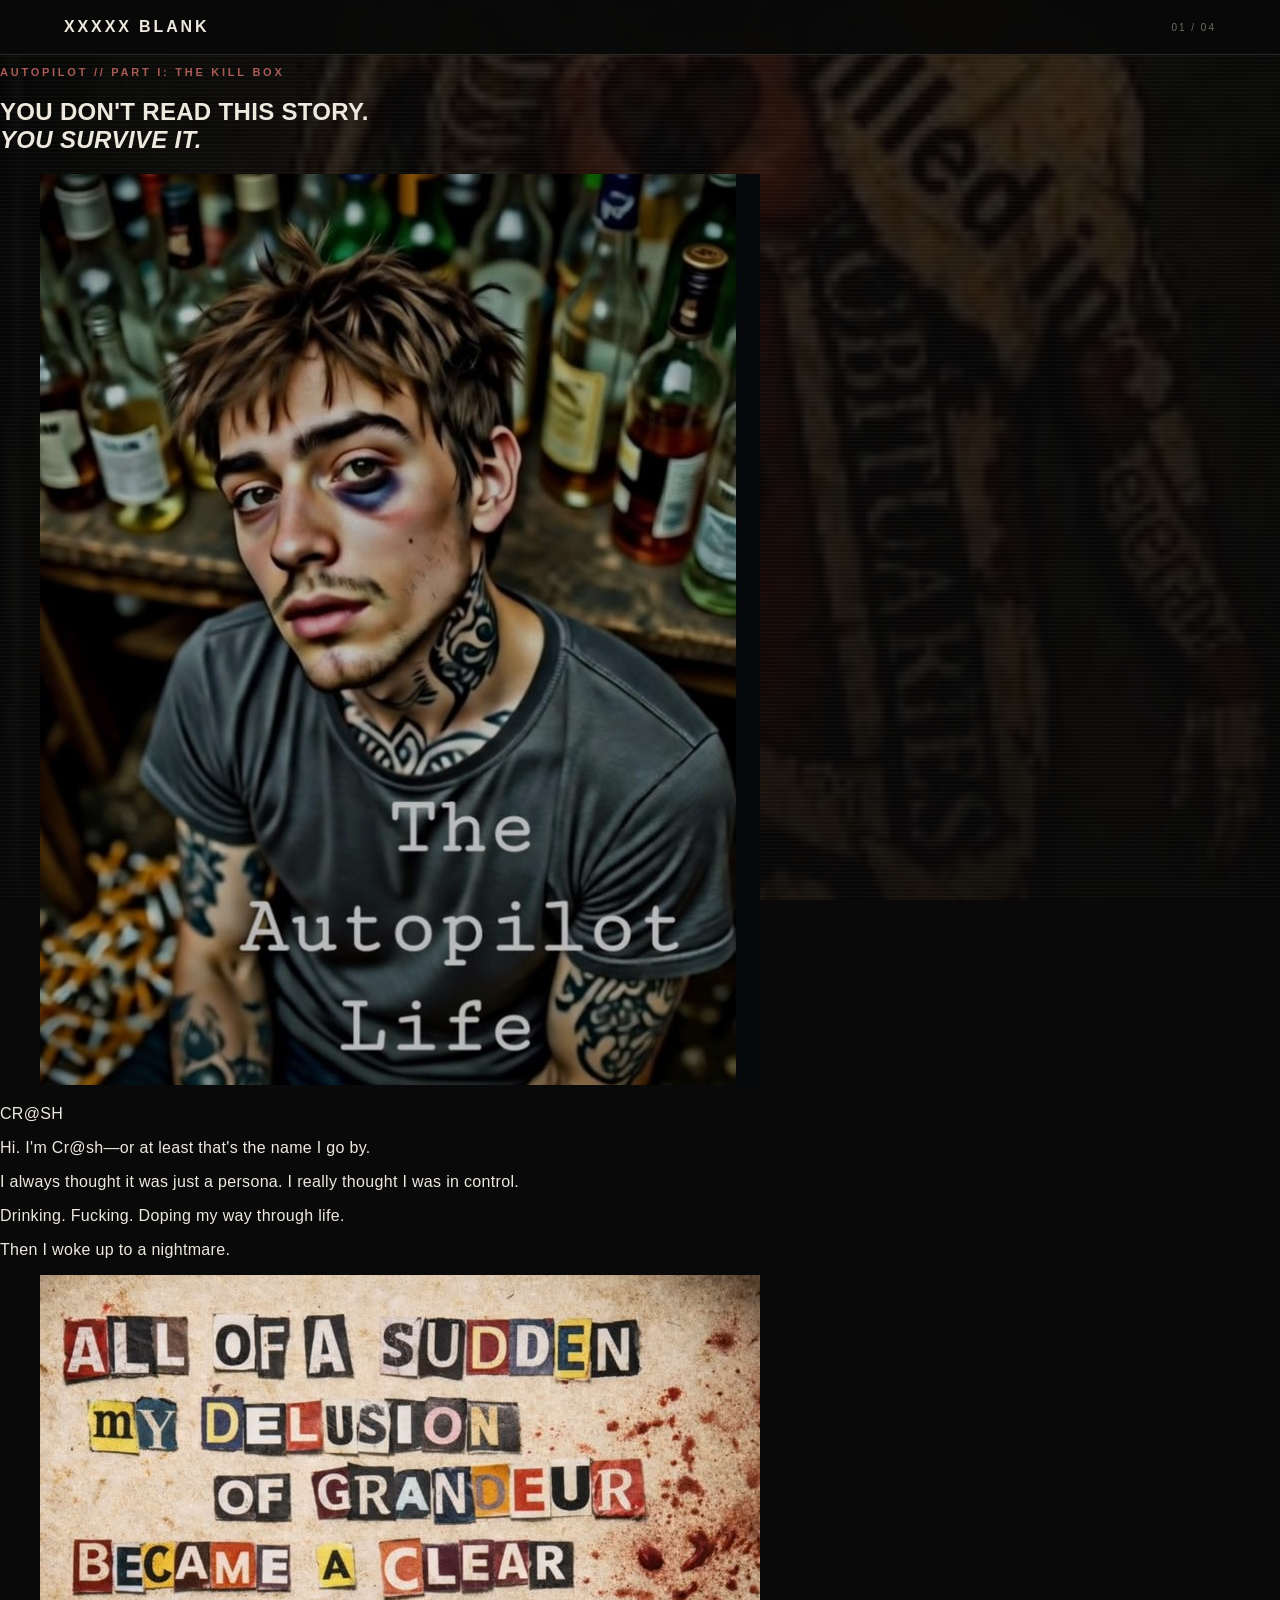
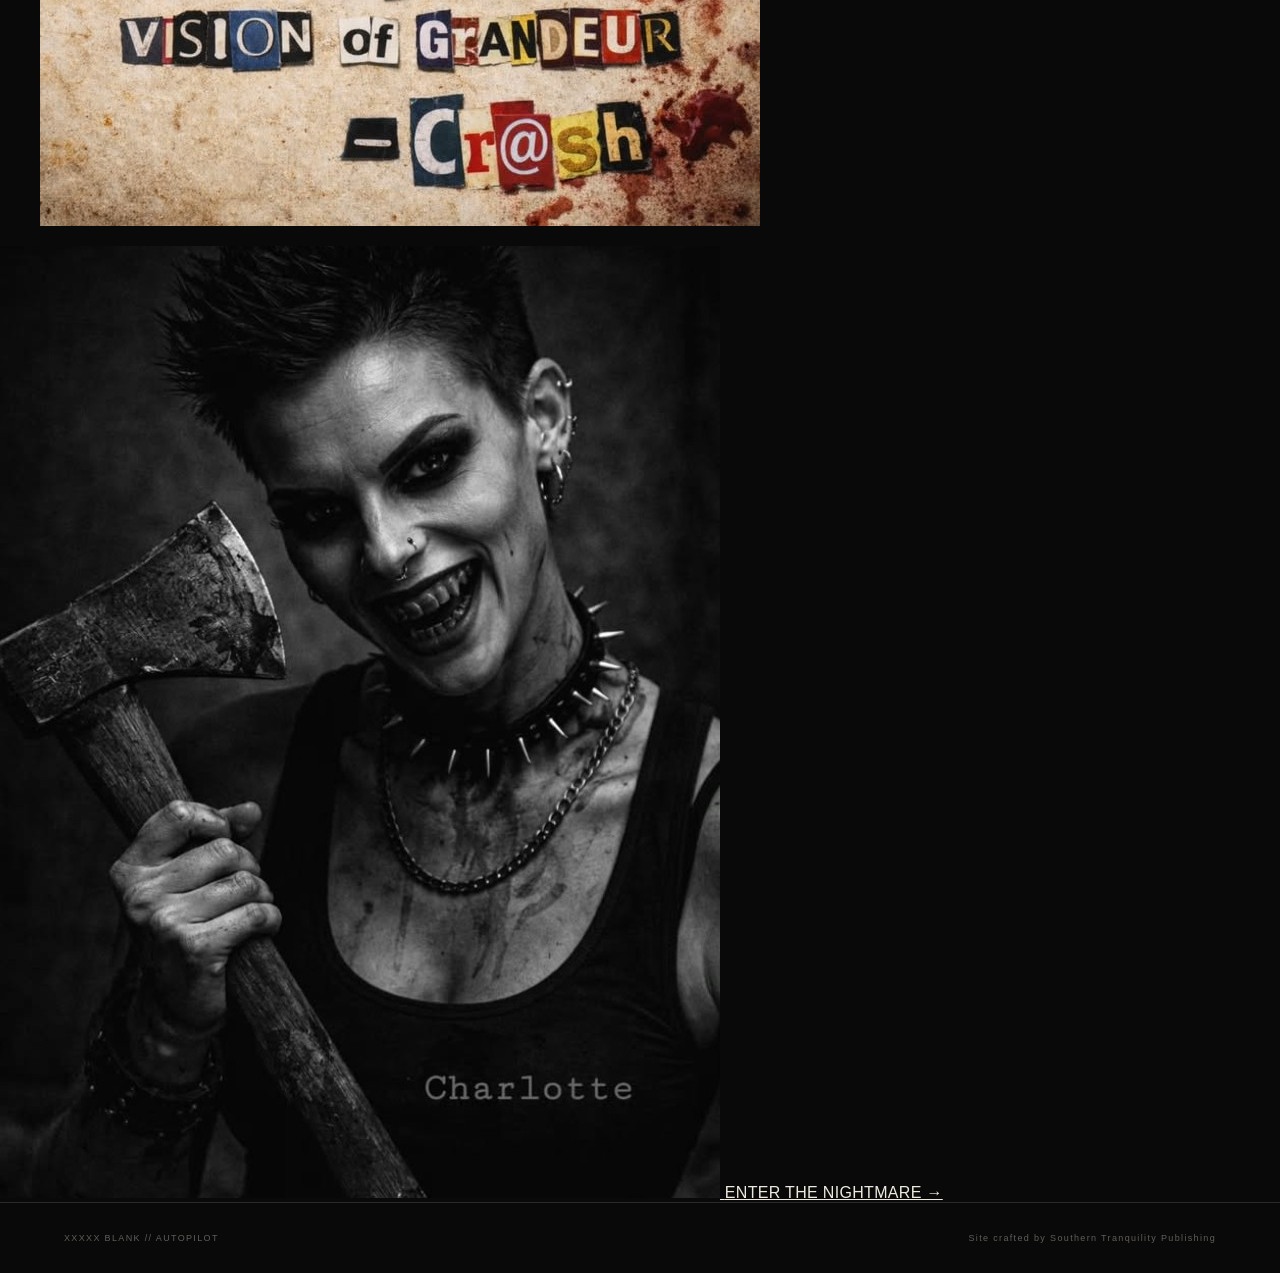
==== commit b6ab06d1: "Rebuild AUTOPILOT experience: index.html" ====
--- a/index.html
+++ b/index.html
@@ -1 +1,27 @@
-<!doctype html><html lang="en"><head><meta charset="utf-8"><meta name="viewport" content="width=device-width,initial-scale=1"><meta name="robots" content="noindex,nofollow"><meta name="theme-color" content="#090909"><title>AUTOPILOT | Xxxxx Blank</title><meta name="description" content="AUTOPILOT by Xxxxx Blank — a raw psychological thriller about trauma, fractured memory, addiction, instinct, and survival."><link rel="stylesheet" href="styles.css"></head><body class="funnel"><header class="nav"><a class="brand" href="index.html">XXXXX BLANK</a><div class="step">01 / 04</div></header><main><section class="hero page-hero"><div class="hero-copy"><p class="eyebrow">A PSYCHOLOGICAL DESCENT</p><h1>AUTO<span>PILOT</span></h1><p class="hook">You don't read this story—<strong>you survive it.</strong></p><p class="deck">Violence. Addiction. Trauma. Fractured memory. A mind doing whatever it must to keep moving when conscious living becomes unbearable.</p></div><div class="hero-art"><figure class="hero-image"><img src="AutopilotCover.png" alt="AUTOPILOT book cover"><figcaption>AUTOPILOT // XXXXX BLANK</figcaption></figure></div></section><div class="signal"><span>CONTROL</span><i></i><span>AUTOPILOT</span><i></i><span>ENTITY</span></div><section class="story section"><div><p class="eyebrow">THE STORY</p><h2>WHEN INSTINCT TAKES THE WHEEL</h2></div><div class="prose"><p>Waking up beside a stranger with no memory of the night before is only the beginning. Reality fractures as one man descends through violence, addiction, trauma, and the darkest corners of the human mind.</p><p>Trust becomes a weapon. Memories become unreliable. What first looks like chaos gradually reveals a larger design: <strong>Autopilots. Entities. Coping mechanisms transformed into mythology.</strong></p><div class="mechanism"><div><b>AUTOPILOT</b><span>What you need to help yourself.</span></div><div><b>ENTITY</b><span>What takes over when the Autopilot can't help anymore.</span></div></div><p class="manifesto">Tragedy needs coping.<br>Coping needs mechanisms.<br>Sometimes the mechanism takes control.</p><figure class="hemisphere"><img src="Screenshot_20260928-215542_Instagram%20%281%29.png" alt="Autopilot Hemisphere illustration"></figure></div><div class="world"><figure class="wide"><img src="Screenshot_20260928-215317_Instagram%20%281%29.png" alt="AUTOPILOT character ensemble"></figure><div class="faces"><figure><img src="Screenshot_20260928-215240_Instagram%20%281%29.png" alt="ChOke character artwork"><figcaption>ChOke</figcaption></figure><figure><img src="Screenshot_20260928-215252_Instagram%20%281%29.png" alt="Charlotte character artwork"><figcaption>Charlotte</figcaption></figure></div></div></section><section class="fracture"><img src="Screenshot_20260928-215638_Instagram%20%281%29.png" alt="Cr@sh quote artwork"></section><section class="gate"><p class="eyebrow">THE DESCENT HAS STARTED</p><h2>DON'T TRUST THE FIRST IMPRESSION.</h2><a class="btn primary" href="reviews.html">WHAT READERS FOUND →</a></section></main><footer><span>XXXXX BLANK // AUTOPILOT</span><span>Site crafted by Southern Tranquility Publishing</span></footer></body></html>+<!doctype html>
+<html lang="en"><head><meta charset="utf-8"><meta name="viewport" content="width=device-width,initial-scale=1"><meta name="robots" content="noindex,nofollow"><meta name="theme-color" content="#090909"><title>AUTOPILOT | Xxxxx Blank</title><meta name="description" content="AUTOPILOT by Xxxxx Blank. You don't read this story—you survive it."><link rel="stylesheet" href="styles.css"></head>
+<body class="funnel"><header class="nav"><a class="brand" href="index.html">XXXXX BLANK</a><div class="step">01 / 04</div></header>
+<main class="screen-page">
+<section class="crash-intro screen">
+  <p class="eyebrow">AUTOPILOT // PART I: THE KILL BOX</p>
+  <h1 class="survive">YOU DON'T READ THIS STORY.<br><em>YOU SURVIVE IT.</em></h1>
+  <div class="crash-grid">
+    <figure class="character-card crash-card"><img src="Screenshot_20260928-215347_Instagram%20%281%29.png" alt="Cr@sh — The Autopilot Life"></figure>
+    <div class="character-voice">
+      <p class="speaker">CR@SH</p>
+      <p>Hi. I'm Cr@sh—or at least that's the name I go by.</p>
+      <p>I always thought it was just a persona. I really thought I was in control.</p>
+      <p class="hard">Drinking. Fucking. Doping my way through life.</p>
+      <p>Then I woke up to a nightmare.</p>
+    </div>
+  </div>
+</section>
+<section class="quote-screen screen"><figure class="ransom"><img src="Screenshot_20260928-215638_Instagram%20%281%29.png" alt="Cr@sh: All of a sudden my delusion of grandeur became a clear vision of grandeur"></figure></section>
+<section class="charlotte-tease">
+  <a class="charlotte-button" href="reviews.html" aria-label="Enter the nightmare with Charlotte">
+    <img src="Screenshot_20260928-215252_Instagram%20%281%29.png" alt="Charlotte">
+    <span>ENTER THE NIGHTMARE →</span>
+  </a>
+</section>
+</main>
+<footer><span>XXXXX BLANK // AUTOPILOT</span><span>Site crafted by Southern Tranquility Publishing</span></footer></body></html>
--- a/styles.css
+++ b/styles.css
@@ -1 +1 @@
-:root{--ink:#090909;--paper:#d8d0c1;--bone:#eee9df;--rust:#7b1d1d;--ash:#9b968d;--line:#2a2926}*{box-sizing:border-box}html{scroll-behavior:smooth}body{margin:0;background:var(--ink);color:var(--bone);font-family:Arial,Helvetica,sans-serif;letter-spacing:.02em}a{color:inherit}.funnel:before{content:"";position:fixed;inset:0;z-index:-2;background:radial-gradient(circle at 70% 15%,rgba(80,20,20,.24),transparent 32%),linear-gradient(rgba(7,7,7,.91),rgba(7,7,7,.96));}.funnel:after{content:"";position:fixed;inset:0;z-index:-1;opacity:.08;background:repeating-linear-gradient(0deg,transparent 0 3px,#fff 4px 4px);pointer-events:none}.nav{position:sticky;top:0;z-index:20;display:flex;justify-content:space-between;align-items:center;padding:18px 5vw;background:rgba(9,9,9,.94);border-bottom:1px solid var(--line);backdrop-filter:blur(8px)}.brand{font-weight:900;letter-spacing:.18em;text-decoration:none}.step{font-size:10px;letter-spacing:.2em;color:#706a62}.hero{min-height:82vh;display:grid;grid-template-columns:1.2fr .8fr;align-items:center;gap:5vw;padding:8vw 7vw;position:relative;overflow:hidden}.hero-copy,.hero-art{position:relative;z-index:2}.eyebrow{font-size:11px;letter-spacing:.25em;color:#a85b55;font-weight:800}.hero h1,.page-intro h1,.author-page h1{font-family:Georgia,serif;font-size:clamp(68px,13vw,170px);line-height:.72;margin:.25em 0 .2em;letter-spacing:-.07em}.hero h1 span{color:var(--rust);display:block;margin-left:.38em}.hook{font-family:Georgia,serif;font-size:clamp(22px,3vw,40px);max-width:650px}.deck,.quiet{color:#b5afa5;line-height:1.7}.btn{display:inline-block;padding:15px 19px;border:1px solid #5a5550;text-decoration:none;font-size:11px;font-weight:900;letter-spacing:.13em}.btn.primary{background:var(--rust);border-color:var(--rust)}.hero-image{margin:0;position:relative;border:1px solid #403b37;background:#050505;box-shadow:0 30px 70px #000}.hero-image img{display:block;width:100%;height:540px;object-fit:cover}.hero-image figcaption{position:absolute;bottom:0;left:0;right:0;padding:12px 15px;background:linear-gradient(transparent,rgba(0,0,0,.9));font-size:9px;font-weight:800;letter-spacing:.2em;color:#a0988d}.signal{display:flex;align-items:center;justify-content:center;gap:18px;padding:16px;border-block:1px solid var(--line);font-size:10px;letter-spacing:.25em;color:#777}.signal i{width:8vw;height:1px;background:#4e1a1a}.section{padding:9vw 8vw}.story{display:grid;grid-template-columns:.8fr 1.2fr;gap:8vw;background:rgba(13,13,13,.88)}.section h2,.gate h2{font-family:Georgia,serif;font-size:clamp(38px,6vw,76px);margin:.2em 0}.prose{font-family:Georgia,serif;font-size:19px;line-height:1.8;color:#c9c1b5}.manifesto{border-left:3px solid var(--rust);padding:20px 0 20px 25px;color:var(--bone);font-size:25px}.mechanism{display:grid;grid-template-columns:1fr 1fr;gap:1px;background:#332d28;border:1px solid #332d28;margin-top:28px}.mechanism div{background:#0d0d0d;padding:20px}.mechanism b{display:block;color:#9a4b45;font-size:11px;letter-spacing:.18em;margin-bottom:9px}.mechanism span{font:14px/1.5 Arial,sans-serif;color:#aaa39a}.hemisphere{margin:35px 0 0;border:1px solid #3a3530;background:#111;padding:8px}.hemisphere img{width:100%;display:block;filter:saturate(.75) contrast(1.08)}.world{grid-column:1/-1;margin-top:6vw;display:grid;grid-template-columns:1.35fr .65fr;gap:16px}.world figure{margin:0;background:#080808;border:1px solid #332e2a;overflow:hidden}.world img{width:100%;height:100%;display:block;object-fit:cover}.wide{min-height:430px}.faces{display:grid;grid-template-columns:1fr 1fr;gap:16px}.faces figure{position:relative;min-height:430px}.faces figcaption{position:absolute;bottom:0;left:0;right:0;padding:12px;background:rgba(0,0,0,.75);font-size:10px;font-weight:800;letter-spacing:.18em;text-transform:uppercase}.fracture{padding:6vw 8vw;background:#111;display:flex;justify-content:center}.fracture img{display:block;width:min(900px,100%);box-shadow:0 20px 60px #000}.gate{text-align:center;padding:10vw 7vw;background:rgba(7,7,7,.92)}.gate p{max-width:650px;margin-left:auto;margin-right:auto}.page-intro{padding:12vw 8vw 7vw;max-width:1100px}.page-intro h1{font-size:clamp(58px,10vw,130px);line-height:.85}.page-intro>p:last-child{font:22px/1.6 Georgia,serif;color:#bcb4a9;max-width:680px}.reviews{display:grid;grid-template-columns:1.15fr .85fr;gap:2px;background:#24211e;padding:2px}.starlight,.reader{background:#0b0b0b;padding:7vw}.planets{font-size:32px;letter-spacing:.12em;color:#b7a77e;margin:28px 0}.starlight h2{margin:0;font-size:55px}.starlight>p:not(.eyebrow):not(.sign){font-family:Georgia,serif;font-size:18px;line-height:1.7}.critic{color:#a9a39a;border-top:1px solid var(--line);padding-top:20px}.sign{font-size:11px!important;letter-spacing:.18em;color:#a85b55}.reader{display:flex;flex-direction:column;justify-content:center}.reader h3{letter-spacing:.12em}.bigquote{font-family:Georgia,serif;font-size:clamp(27px,4vw,45px);line-height:1.3}.stars{letter-spacing:.15em}.visual-break{display:grid;grid-template-columns:1fr 1fr;background:#050505}.visual-break figure{margin:0;height:600px;overflow:hidden}.visual-break img{width:100%;height:100%;object-fit:cover;display:block;filter:saturate(.78) contrast(1.08)}.warning{text-align:center;padding:9vw 5vw;background:var(--rust)}.warning p{font-size:11px;letter-spacing:.2em;font-weight:900}.warning h2{font-family:Georgia,serif;font-size:clamp(65px,12vw,150px);margin:.05em}.author-page{min-height:72vh;display:grid;grid-template-columns:.8fr 1.2fr;gap:8vw;align-items:center}.author-page h1{font-size:clamp(64px,10vw,130px)}.author-note{font:21px Georgia,serif;color:#aaa39a}.bio-placeholder{border:1px dashed #514b45;padding:50px;color:#827b72;min-height:230px;display:flex;flex-direction:column;justify-content:center}.bio-placeholder p{letter-spacing:.2em;font-weight:900}.bio-placeholder small{line-height:1.6}.socials{display:grid;gap:10px;margin-top:35px}.socials a{border:1px solid #332e2a;padding:18px;text-decoration:none;font-weight:800;letter-spacing:.05em}.socials a span{float:right;font-size:9px;letter-spacing:.16em;color:#a85b55}.sample-body{background:var(--paper);color:#171513}.sample-body .nav{color:var(--bone)}.sample-wrap{padding:7vw 5vw 10vw}.sample-title{max-width:820px;margin:0 auto 45px}.sample-title h1{font:clamp(55px,9vw,110px)/.9 Georgia,serif;margin:.15em 0}.sample-title>p:last-child{font:20px/1.6 Georgia,serif;max-width:700px}.book{max-width:820px;margin:auto;border:1px solid #948a7b;padding:clamp(28px,6vw,70px);box-shadow:14px 16px 0 #b5aa99;background:#ddd5c6}.book-top{display:flex;justify-content:space-between;font-size:10px;letter-spacing:.2em;border-bottom:1px solid #9f9586;padding-bottom:15px}.sample-book>p{font:19px/1.78 Georgia,serif}.sample-book hr{border:0;border-top:1px solid #a99f90;margin:42px 0}.fade-cut{margin:35px -10px -10px;padding:10px;background:linear-gradient(transparent,#cfc5b4);font-style:italic}.cliff{max-width:820px;margin:70px auto 0;text-align:center}.cliff h2{font:clamp(42px,7vw,80px)/.95 Georgia,serif}.cliff .amazon{margin:25px auto;display:table;color:var(--bone)}.backlink{display:block;margin-top:25px;font-size:10px;letter-spacing:.15em;text-decoration:none}.sample-body footer{color:#6f675c;border-color:#b4a999}footer{display:flex;justify-content:space-between;gap:20px;padding:30px 5vw;border-top:1px solid var(--line);color:#625e58;font-size:9px;letter-spacing:.15em}footer a{text-decoration:none}@media(max-width:760px){.hero{grid-template-columns:1fr;padding:18vw 7vw 12vw;min-height:auto}.hero-image img{height:auto;max-height:540px;object-fit:contain}.story,.reviews,.author-page{grid-template-columns:1fr}.section{padding:17vw 7vw}.world{grid-template-columns:1fr;margin-top:12vw}.wide{min-height:0}.faces{grid-template-columns:1fr 1fr}.faces figure{min-height:280px}.fracture{padding:14vw 5vw}.starlight,.reader{padding:16vw 8vw}.visual-break figure{height:330px}.page-intro{padding:22vw 7vw 12vw}.bio-placeholder{min-height:180px}.sample-wrap{padding:15vw 7vw}.book{box-shadow:7px 8px 0 #b5aa99}footer{flex-direction:column}.hero h1{font-size:23vw}.mechanism{grid-template-columns:1fr}}+:root{--ink:#090909;--paper:#d8d0c1;--bone:#eee9df;--rust:#7b1d1d;--ash:#9b968d;--line:#2a2926}*{box-sizing:border-box}html{scroll-behavior:smooth}body{margin:0;background:var(--ink);color:var(--bone);font-family:Arial,Helvetica,sans-serif;letter-spacing:.02em}a{color:inherit}.funnel:before{content:"";position:fixed;inset:0;z-index:-2;background:linear-gradient(rgba(7,7,7,.78),rgba(7,7,7,.91)),url("autopilotbackground.jpeg") center/cover no-repeat fixed;}.funnel:after{content:"";position:fixed;inset:0;z-index:-1;opacity:.08;background:repeating-linear-gradient(0deg,transparent 0 3px,#fff 4px 4px);pointer-events:none}.nav{position:sticky;top:0;z-index:20;display:flex;justify-content:space-between;align-items:center;padding:18px 5vw;background:rgba(9,9,9,.94);border-bottom:1px solid var(--line);backdrop-filter:blur(8px)}.brand{font-weight:900;letter-spacing:.18em;text-decoration:none}.step{font-size:10px;letter-spacing:.2em;color:#706a62}.hero{min-height:82vh;display:grid;grid-template-columns:1.2fr .8fr;align-items:center;gap:5vw;padding:8vw 7vw;position:relative;overflow:hidden}.hero-copy,.hero-art{position:relative;z-index:2}.eyebrow{font-size:11px;letter-spacing:.25em;color:#a85b55;font-weight:800}.hero h1,.page-intro h1,.author-page h1{font-family:Georgia,serif;font-size:clamp(68px,13vw,170px);line-height:.72;margin:.25em 0 .2em;letter-spacing:-.07em}.hero h1 span{color:var(--rust);display:block;margin-left:.38em}.hook{font-family:Georgia,serif;font-size:clamp(22px,3vw,40px);max-width:650px}.deck,.quiet{color:#b5afa5;line-height:1.7}.btn{display:inline-block;padding:15px 19px;border:1px solid #5a5550;text-decoration:none;font-size:11px;font-weight:900;letter-spacing:.13em}.btn.primary{background:var(--rust);border-color:var(--rust)}.hero-image{margin:0;position:relative;border:1px solid #403b37;background:#050505;box-shadow:0 30px 70px #000}.hero-image img{display:block;width:100%;height:540px;object-fit:contain;background:#050505}.hero-image figcaption{position:absolute;bottom:0;left:0;right:0;padding:12px 15px;background:linear-gradient(transparent,rgba(0,0,0,.9));font-size:9px;font-weight:800;letter-spacing:.2em;color:#a0988d}.signal{display:flex;align-items:center;justify-content:center;gap:18px;padding:16px;border-block:1px solid var(--line);font-size:10px;letter-spacing:.25em;color:#777}.signal i{width:8vw;height:1px;background:#4e1a1a}.section{padding:9vw 8vw}.story{display:grid;grid-template-columns:.8fr 1.2fr;gap:8vw;background:rgba(13,13,13,.88)}.section h2,.gate h2{font-family:Georgia,serif;font-size:clamp(38px,6vw,76px);margin:.2em 0}.prose{font-family:Georgia,serif;font-size:19px;line-height:1.8;color:#c9c1b5}.manifesto{border-left:3px solid var(--rust);padding:20px 0 20px 25px;color:var(--bone);font-size:25px}.mechanism{display:grid;grid-template-columns:1fr 1fr;gap:1px;background:#332d28;border:1px solid #332d28;margin-top:28px}.mechanism div{background:#0d0d0d;padding:20px}.mechanism b{display:block;color:#9a4b45;font-size:11px;letter-spacing:.18em;margin-bottom:9px}.mechanism span{font:14px/1.5 Arial,sans-serif;color:#aaa39a}.hemisphere{margin:35px 0 0;border:1px solid #3a3530;background:#111;padding:8px}.hemisphere img{width:100%;display:block;filter:saturate(.75) contrast(1.08)}.world{grid-column:1/-1;margin-top:6vw;display:grid;grid-template-columns:1.35fr .65fr;gap:16px}.world figure{margin:0;background:#080808;border:1px solid #332e2a;overflow:hidden}.world img{width:100%;height:100%;display:block;object-fit:cover}.wide{min-height:430px}.faces{display:grid;grid-template-columns:1fr 1fr;gap:16px}.faces figure{position:relative;min-height:430px}.faces figcaption{position:absolute;bottom:0;left:0;right:0;padding:12px;background:rgba(0,0,0,.75);font-size:10px;font-weight:800;letter-spacing:.18em;text-transform:uppercase}.fracture{padding:6vw 8vw;background:#111;display:flex;justify-content:center}.fracture img{display:block;width:min(900px,100%);box-shadow:0 20px 60px #000}.gate{text-align:center;padding:10vw 7vw;background:rgba(7,7,7,.92)}.gate p{max-width:650px;margin-left:auto;margin-right:auto}.page-intro{padding:12vw 8vw 7vw;max-width:1100px}.page-intro h1{font-size:clamp(58px,10vw,130px);line-height:.85}.page-intro>p:last-child{font:22px/1.6 Georgia,serif;color:#bcb4a9;max-width:680px}.reviews{display:grid;grid-template-columns:1.15fr .85fr;gap:2px;background:#24211e;padding:2px}.starlight,.reader{background:#0b0b0b;padding:7vw}.planets{font-size:32px;letter-spacing:.12em;color:#b7a77e;margin:28px 0}.starlight h2{margin:0;font-size:55px}.starlight>p:not(.eyebrow):not(.sign){font-family:Georgia,serif;font-size:18px;line-height:1.7}.critic{color:#a9a39a;border-top:1px solid var(--line);padding-top:20px}.sign{font-size:11px!important;letter-spacing:.18em;color:#a85b55}.reader{display:flex;flex-direction:column;justify-content:center}.reader h3{letter-spacing:.12em}.bigquote{font-family:Georgia,serif;font-size:clamp(27px,4vw,45px);line-height:1.3}.stars{letter-spacing:.15em}.visual-break{display:grid;grid-template-columns:1fr 1fr;background:#050505}.visual-break figure{margin:0;height:600px;overflow:hidden}.visual-break img{width:100%;height:100%;object-fit:cover;display:block;filter:saturate(.78) contrast(1.08)}.warning{text-align:center;padding:9vw 5vw;background:var(--rust)}.warning p{font-size:11px;letter-spacing:.2em;font-weight:900}.warning h2{font-family:Georgia,serif;font-size:clamp(65px,12vw,150px);margin:.05em}.author-page{min-height:72vh;display:grid;grid-template-columns:.8fr 1.2fr;gap:8vw;align-items:center}.author-page h1{font-size:clamp(64px,10vw,130px)}.author-note{font:21px Georgia,serif;color:#aaa39a}.bio-placeholder{border:1px dashed #514b45;padding:50px;color:#827b72;min-height:230px;display:flex;flex-direction:column;justify-content:center}.bio-placeholder p{letter-spacing:.2em;font-weight:900}.bio-placeholder small{line-height:1.6}.socials{display:grid;gap:10px;margin-top:35px}.socials a{border:1px solid #332e2a;padding:18px;text-decoration:none;font-weight:800;letter-spacing:.05em}.socials a span{float:right;font-size:9px;letter-spacing:.16em;color:#a85b55}.sample-body{background:var(--paper);color:#171513}.sample-body .nav{color:var(--bone)}.sample-wrap{padding:7vw 5vw 10vw}.sample-title{max-width:820px;margin:0 auto 45px}.sample-title h1{font:clamp(55px,9vw,110px)/.9 Georgia,serif;margin:.15em 0}.sample-title>p:last-child{font:20px/1.6 Georgia,serif;max-width:700px}.book{max-width:820px;margin:auto;border:1px solid #948a7b;padding:clamp(28px,6vw,70px);box-shadow:14px 16px 0 #b5aa99;background:#ddd5c6}.book-top{display:flex;justify-content:space-between;font-size:10px;letter-spacing:.2em;border-bottom:1px solid #9f9586;padding-bottom:15px}.sample-book>p{font:19px/1.78 Georgia,serif}.sample-book hr{border:0;border-top:1px solid #a99f90;margin:42px 0}.fade-cut{margin:35px -10px -10px;padding:10px;background:linear-gradient(transparent,#cfc5b4);font-style:italic}.cliff{max-width:820px;margin:70px auto 0;text-align:center}.cliff h2{font:clamp(42px,7vw,80px)/.95 Georgia,serif}.cliff .amazon{margin:25px auto;display:table;color:var(--bone)}.backlink{display:block;margin-top:25px;font-size:10px;letter-spacing:.15em;text-decoration:none}.sample-body footer{color:#6f675c;border-color:#b4a999}footer{display:flex;justify-content:space-between;gap:20px;padding:30px 5vw;border-top:1px solid var(--line);color:#625e58;font-size:9px;letter-spacing:.15em}footer a{text-decoration:none}@media(max-width:760px){.hero{grid-template-columns:1fr;padding:18vw 7vw 12vw;min-height:auto}.hero-image img{height:auto;max-height:540px;object-fit:contain}.story,.reviews,.author-page{grid-template-columns:1fr}.section{padding:17vw 7vw}.world{grid-template-columns:1fr;margin-top:12vw}.wide{min-height:0}.faces{grid-template-columns:1fr 1fr}.faces figure{min-height:280px}.fracture{padding:14vw 5vw}.starlight,.reader{padding:16vw 8vw}.visual-break figure{height:330px}.page-intro{padding:22vw 7vw 12vw}.bio-placeholder{min-height:180px}.sample-wrap{padding:15vw 7vw}.book{box-shadow:7px 8px 0 #b5aa99}footer{flex-direction:column}.hero h1{font-size:23vw}.mechanism{grid-template-columns:1fr}}
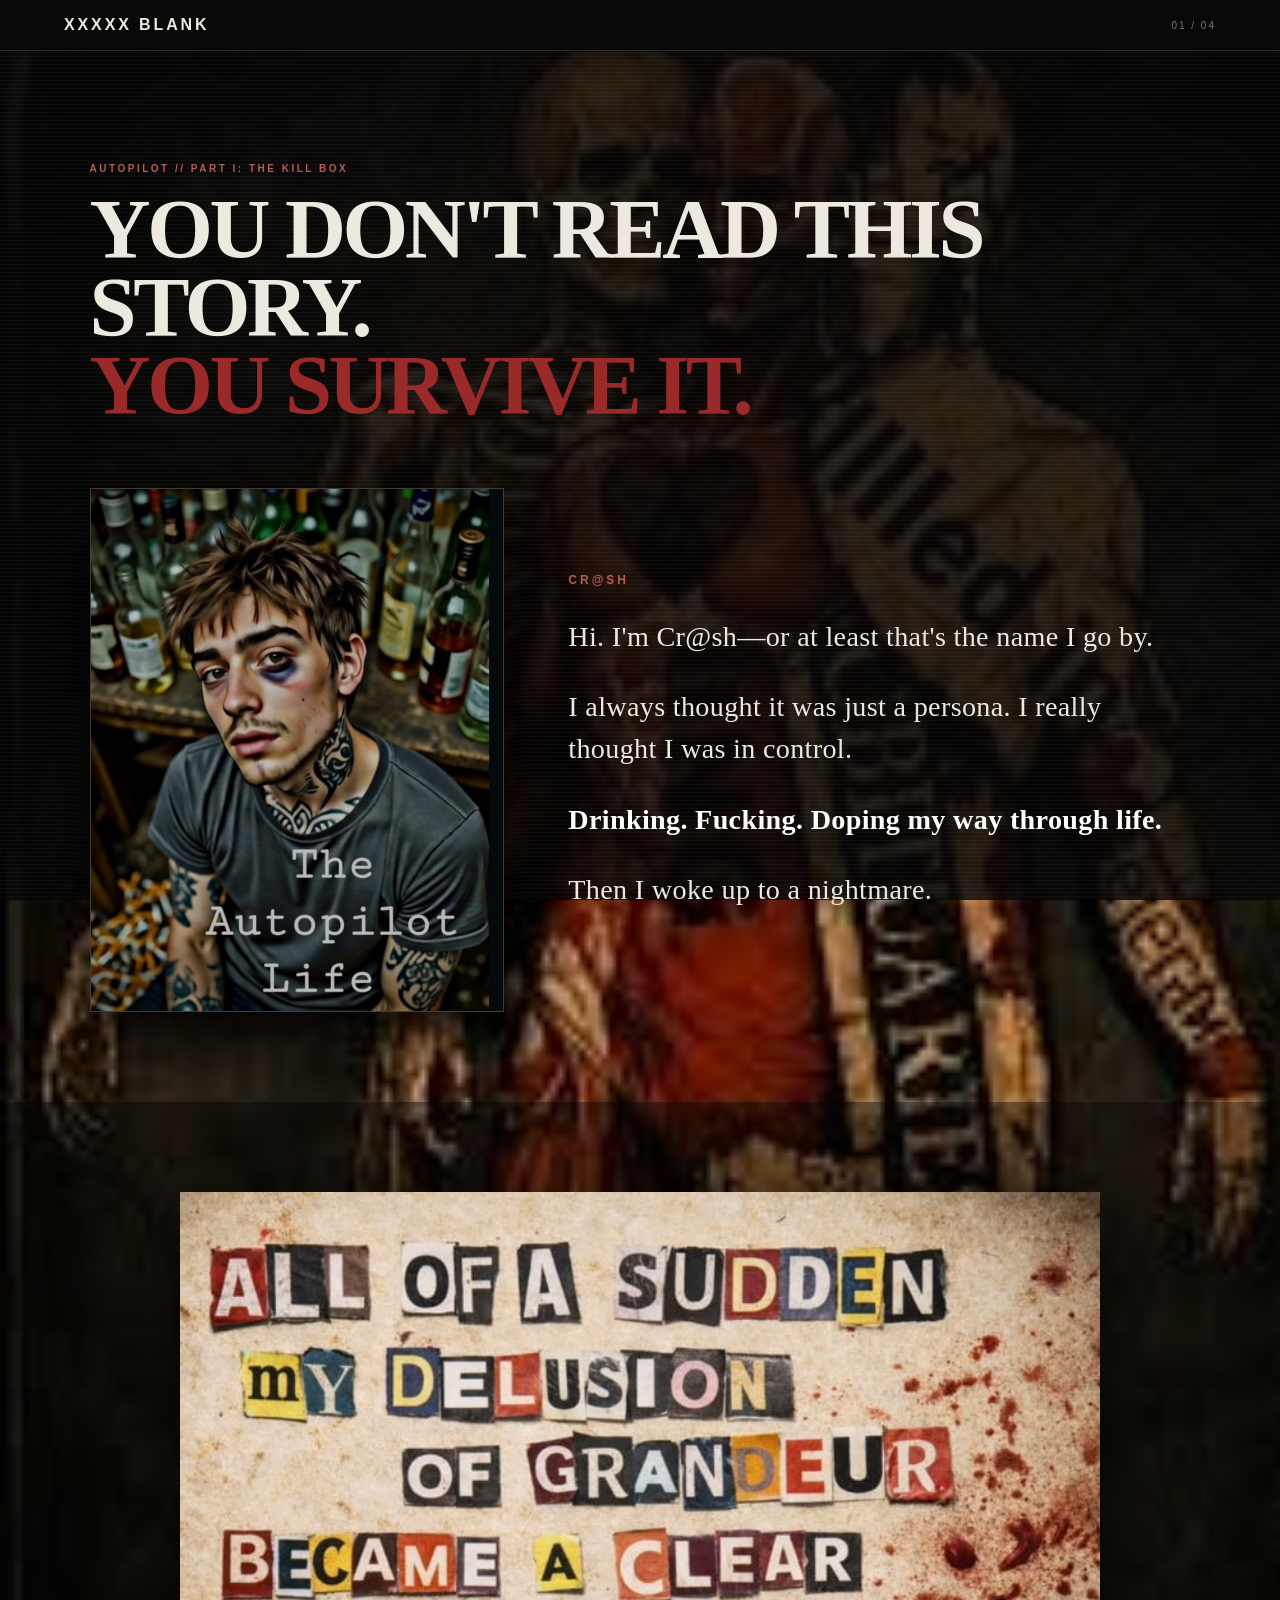
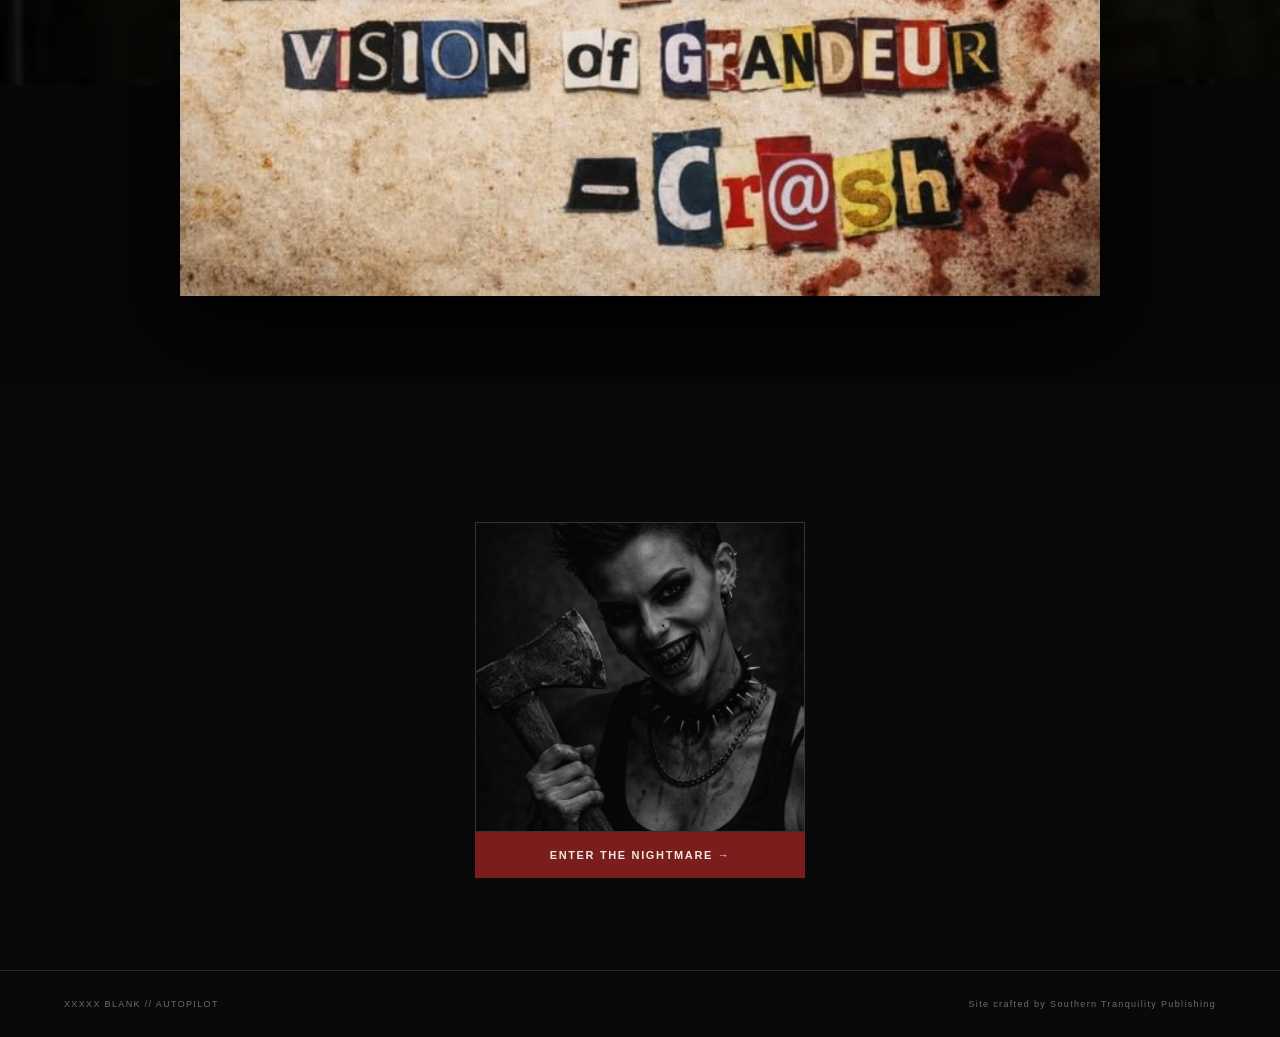
==== commit c143ef06: "Polish AUTOPILOT interaction: index.html" ====
--- a/index.html
+++ b/index.html
@@ -1,5 +1,5 @@
 <!doctype html>
-<html lang="en"><head><meta charset="utf-8"><meta name="viewport" content="width=device-width,initial-scale=1"><meta name="robots" content="noindex,nofollow"><meta name="theme-color" content="#090909"><title>AUTOPILOT | Xxxxx Blank</title><meta name="description" content="AUTOPILOT by Xxxxx Blank. You don't read this story—you survive it."><link rel="stylesheet" href="styles.css"></head>
+<html lang="en"><head><meta charset="utf-8"><meta name="viewport" content="width=device-width,initial-scale=1"><meta name="robots" content="noindex,nofollow"><meta name="theme-color" content="#090909"><title>AUTOPILOT | Xxxxx Blank</title><meta name="description" content="AUTOPILOT by Xxxxx Blank. You don't read this story—you survive it."><link rel="stylesheet" href="styles.css"><script src="music.js" defer></script></head>
 <body class="funnel"><header class="nav"><a class="brand" href="index.html">XXXXX BLANK</a><div class="step">01 / 04</div></header>
 <main class="screen-page">
 <section class="crash-intro screen">
--- a/styles.css
+++ b/styles.css
@@ -1 +1 @@
-:root{--ink:#090909;--paper:#d8d0c1;--bone:#eee9df;--rust:#7b1d1d;--ash:#9b968d;--line:#2a2926}*{box-sizing:border-box}html{scroll-behavior:smooth}body{margin:0;background:var(--ink);color:var(--bone);font-family:Arial,Helvetica,sans-serif;letter-spacing:.02em}a{color:inherit}.funnel:before{content:"";position:fixed;inset:0;z-index:-2;background:linear-gradient(rgba(7,7,7,.78),rgba(7,7,7,.91)),url("autopilotbackground.jpeg") center/cover no-repeat fixed;}.funnel:after{content:"";position:fixed;inset:0;z-index:-1;opacity:.08;background:repeating-linear-gradient(0deg,transparent 0 3px,#fff 4px 4px);pointer-events:none}.nav{position:sticky;top:0;z-index:20;display:flex;justify-content:space-between;align-items:center;padding:18px 5vw;background:rgba(9,9,9,.94);border-bottom:1px solid var(--line);backdrop-filter:blur(8px)}.brand{font-weight:900;letter-spacing:.18em;text-decoration:none}.step{font-size:10px;letter-spacing:.2em;color:#706a62}.hero{min-height:82vh;display:grid;grid-template-columns:1.2fr .8fr;align-items:center;gap:5vw;padding:8vw 7vw;position:relative;overflow:hidden}.hero-copy,.hero-art{position:relative;z-index:2}.eyebrow{font-size:11px;letter-spacing:.25em;color:#a85b55;font-weight:800}.hero h1,.page-intro h1,.author-page h1{font-family:Georgia,serif;font-size:clamp(68px,13vw,170px);line-height:.72;margin:.25em 0 .2em;letter-spacing:-.07em}.hero h1 span{color:var(--rust);display:block;margin-left:.38em}.hook{font-family:Georgia,serif;font-size:clamp(22px,3vw,40px);max-width:650px}.deck,.quiet{color:#b5afa5;line-height:1.7}.btn{display:inline-block;padding:15px 19px;border:1px solid #5a5550;text-decoration:none;font-size:11px;font-weight:900;letter-spacing:.13em}.btn.primary{background:var(--rust);border-color:var(--rust)}.hero-image{margin:0;position:relative;border:1px solid #403b37;background:#050505;box-shadow:0 30px 70px #000}.hero-image img{display:block;width:100%;height:540px;object-fit:contain;background:#050505}.hero-image figcaption{position:absolute;bottom:0;left:0;right:0;padding:12px 15px;background:linear-gradient(transparent,rgba(0,0,0,.9));font-size:9px;font-weight:800;letter-spacing:.2em;color:#a0988d}.signal{display:flex;align-items:center;justify-content:center;gap:18px;padding:16px;border-block:1px solid var(--line);font-size:10px;letter-spacing:.25em;color:#777}.signal i{width:8vw;height:1px;background:#4e1a1a}.section{padding:9vw 8vw}.story{display:grid;grid-template-columns:.8fr 1.2fr;gap:8vw;background:rgba(13,13,13,.88)}.section h2,.gate h2{font-family:Georgia,serif;font-size:clamp(38px,6vw,76px);margin:.2em 0}.prose{font-family:Georgia,serif;font-size:19px;line-height:1.8;color:#c9c1b5}.manifesto{border-left:3px solid var(--rust);padding:20px 0 20px 25px;color:var(--bone);font-size:25px}.mechanism{display:grid;grid-template-columns:1fr 1fr;gap:1px;background:#332d28;border:1px solid #332d28;margin-top:28px}.mechanism div{background:#0d0d0d;padding:20px}.mechanism b{display:block;color:#9a4b45;font-size:11px;letter-spacing:.18em;margin-bottom:9px}.mechanism span{font:14px/1.5 Arial,sans-serif;color:#aaa39a}.hemisphere{margin:35px 0 0;border:1px solid #3a3530;background:#111;padding:8px}.hemisphere img{width:100%;display:block;filter:saturate(.75) contrast(1.08)}.world{grid-column:1/-1;margin-top:6vw;display:grid;grid-template-columns:1.35fr .65fr;gap:16px}.world figure{margin:0;background:#080808;border:1px solid #332e2a;overflow:hidden}.world img{width:100%;height:100%;display:block;object-fit:cover}.wide{min-height:430px}.faces{display:grid;grid-template-columns:1fr 1fr;gap:16px}.faces figure{position:relative;min-height:430px}.faces figcaption{position:absolute;bottom:0;left:0;right:0;padding:12px;background:rgba(0,0,0,.75);font-size:10px;font-weight:800;letter-spacing:.18em;text-transform:uppercase}.fracture{padding:6vw 8vw;background:#111;display:flex;justify-content:center}.fracture img{display:block;width:min(900px,100%);box-shadow:0 20px 60px #000}.gate{text-align:center;padding:10vw 7vw;background:rgba(7,7,7,.92)}.gate p{max-width:650px;margin-left:auto;margin-right:auto}.page-intro{padding:12vw 8vw 7vw;max-width:1100px}.page-intro h1{font-size:clamp(58px,10vw,130px);line-height:.85}.page-intro>p:last-child{font:22px/1.6 Georgia,serif;color:#bcb4a9;max-width:680px}.reviews{display:grid;grid-template-columns:1.15fr .85fr;gap:2px;background:#24211e;padding:2px}.starlight,.reader{background:#0b0b0b;padding:7vw}.planets{font-size:32px;letter-spacing:.12em;color:#b7a77e;margin:28px 0}.starlight h2{margin:0;font-size:55px}.starlight>p:not(.eyebrow):not(.sign){font-family:Georgia,serif;font-size:18px;line-height:1.7}.critic{color:#a9a39a;border-top:1px solid var(--line);padding-top:20px}.sign{font-size:11px!important;letter-spacing:.18em;color:#a85b55}.reader{display:flex;flex-direction:column;justify-content:center}.reader h3{letter-spacing:.12em}.bigquote{font-family:Georgia,serif;font-size:clamp(27px,4vw,45px);line-height:1.3}.stars{letter-spacing:.15em}.visual-break{display:grid;grid-template-columns:1fr 1fr;background:#050505}.visual-break figure{margin:0;height:600px;overflow:hidden}.visual-break img{width:100%;height:100%;object-fit:cover;display:block;filter:saturate(.78) contrast(1.08)}.warning{text-align:center;padding:9vw 5vw;background:var(--rust)}.warning p{font-size:11px;letter-spacing:.2em;font-weight:900}.warning h2{font-family:Georgia,serif;font-size:clamp(65px,12vw,150px);margin:.05em}.author-page{min-height:72vh;display:grid;grid-template-columns:.8fr 1.2fr;gap:8vw;align-items:center}.author-page h1{font-size:clamp(64px,10vw,130px)}.author-note{font:21px Georgia,serif;color:#aaa39a}.bio-placeholder{border:1px dashed #514b45;padding:50px;color:#827b72;min-height:230px;display:flex;flex-direction:column;justify-content:center}.bio-placeholder p{letter-spacing:.2em;font-weight:900}.bio-placeholder small{line-height:1.6}.socials{display:grid;gap:10px;margin-top:35px}.socials a{border:1px solid #332e2a;padding:18px;text-decoration:none;font-weight:800;letter-spacing:.05em}.socials a span{float:right;font-size:9px;letter-spacing:.16em;color:#a85b55}.sample-body{background:var(--paper);color:#171513}.sample-body .nav{color:var(--bone)}.sample-wrap{padding:7vw 5vw 10vw}.sample-title{max-width:820px;margin:0 auto 45px}.sample-title h1{font:clamp(55px,9vw,110px)/.9 Georgia,serif;margin:.15em 0}.sample-title>p:last-child{font:20px/1.6 Georgia,serif;max-width:700px}.book{max-width:820px;margin:auto;border:1px solid #948a7b;padding:clamp(28px,6vw,70px);box-shadow:14px 16px 0 #b5aa99;background:#ddd5c6}.book-top{display:flex;justify-content:space-between;font-size:10px;letter-spacing:.2em;border-bottom:1px solid #9f9586;padding-bottom:15px}.sample-book>p{font:19px/1.78 Georgia,serif}.sample-book hr{border:0;border-top:1px solid #a99f90;margin:42px 0}.fade-cut{margin:35px -10px -10px;padding:10px;background:linear-gradient(transparent,#cfc5b4);font-style:italic}.cliff{max-width:820px;margin:70px auto 0;text-align:center}.cliff h2{font:clamp(42px,7vw,80px)/.95 Georgia,serif}.cliff .amazon{margin:25px auto;display:table;color:var(--bone)}.backlink{display:block;margin-top:25px;font-size:10px;letter-spacing:.15em;text-decoration:none}.sample-body footer{color:#6f675c;border-color:#b4a999}footer{display:flex;justify-content:space-between;gap:20px;padding:30px 5vw;border-top:1px solid var(--line);color:#625e58;font-size:9px;letter-spacing:.15em}footer a{text-decoration:none}@media(max-width:760px){.hero{grid-template-columns:1fr;padding:18vw 7vw 12vw;min-height:auto}.hero-image img{height:auto;max-height:540px;object-fit:contain}.story,.reviews,.author-page{grid-template-columns:1fr}.section{padding:17vw 7vw}.world{grid-template-columns:1fr;margin-top:12vw}.wide{min-height:0}.faces{grid-template-columns:1fr 1fr}.faces figure{min-height:280px}.fracture{padding:14vw 5vw}.starlight,.reader{padding:16vw 8vw}.visual-break figure{height:330px}.page-intro{padding:22vw 7vw 12vw}.bio-placeholder{min-height:180px}.sample-wrap{padding:15vw 7vw}.book{box-shadow:7px 8px 0 #b5aa99}footer{flex-direction:column}.hero h1{font-size:23vw}.mechanism{grid-template-columns:1fr}}+:root{--ink:#090909;--paper:#d8d0c1;--bone:#eee9df;--rust:#7b1d1d;--ash:#9b968d;--line:#2a2926}*{box-sizing:border-box}html{scroll-behavior:smooth}body{margin:0;background:var(--ink);color:var(--bone);font-family:Arial,Helvetica,sans-serif;letter-spacing:.02em}a{color:inherit}.funnel{background:#090909 url("autopilotbackground.jpeg") center top/cover fixed no-repeat;position:relative}.funnel:before{content:"";position:fixed;inset:0;z-index:0;background:rgba(7,7,7,.82);pointer-events:none}.funnel:after{content:"";position:fixed;inset:0;z-index:0;opacity:.06;background:repeating-linear-gradient(0deg,transparent 0 3px,#fff 4px 4px);pointer-events:none}.funnel>*{position:relative;z-index:1}.nav{position:sticky;top:0;z-index:30;display:flex;justify-content:space-between;align-items:center;padding:16px 5vw;background:rgba(9,9,9,.94);border-bottom:1px solid var(--line);backdrop-filter:blur(8px)}.brand{font-weight:900;letter-spacing:.18em;text-decoration:none}.step{font-size:10px;letter-spacing:.2em;color:#777}.eyebrow{font-size:10px;letter-spacing:.25em;color:#b45c55;font-weight:900}.screen{min-height:calc(100svh - 54px);padding:7vw;display:flex;align-items:center}.survive{font:900 clamp(38px,6.6vw,90px)/.92 Georgia,serif;letter-spacing:-.04em;margin:.2em 0 5vw}.survive em{color:#9a2929;font-style:normal}.crash-intro{display:block;padding-top:8vw}.crash-grid{display:grid;grid-template-columns:.8fr 1.2fr;gap:5vw;align-items:center}.character-card{margin:0;border:1px solid #423c37;box-shadow:0 25px 60px #000;overflow:hidden}.character-card img{display:block;width:100%;max-height:58vh;object-fit:cover}.character-voice{font:clamp(19px,2.2vw,30px)/1.5 Georgia,serif;max-width:700px}.speaker{font:900 12px Arial,sans-serif;letter-spacing:.25em;color:#b65b54}.hard{font-weight:700;color:#fff}.quote-screen{justify-content:center;background:rgba(5,5,5,.42)}.ransom{margin:0;width:min(920px,100%)}.ransom img{display:block;width:100%;box-shadow:0 25px 70px #000}.charlotte-tease{min-height:65vh;display:flex;align-items:flex-end;justify-content:center;padding:8vw 5vw}.charlotte-button{width:min(330px,75vw);text-decoration:none;text-align:center;transform:translateY(10px);transition:.25s}.charlotte-button:hover{transform:translateY(0) scale(1.02)}.charlotte-button img{width:100%;height:310px;object-fit:cover;object-position:center 25%;opacity:.68;filter:grayscale(.35);border:1px solid #514943;display:block}.charlotte-button span{display:block;background:#7b1d1d;padding:17px;font-size:11px;font-weight:900;letter-spacing:.15em}.charlotte-screen{display:grid;grid-template-columns:1fr 1fr;gap:5vw}.charlotte-portrait{height:76vh;overflow:hidden;opacity:0;animation:materialize 2.2s ease .25s forwards}.charlotte-portrait img{width:100%;height:100%;object-fit:cover;filter:contrast(1.08)}@keyframes materialize{0%{opacity:0;filter:blur(12px)}100%{opacity:1;filter:blur(0)}}.charlotte-copy{font:clamp(17px,2vw,26px)/1.48 Georgia,serif}.mock{padding-left:20px;border-left:3px solid #7b1d1d;color:#c7beb2}.choice-row{display:flex;flex-wrap:wrap;gap:10px;margin-top:30px}.btn{display:inline-block;padding:15px 18px;border:1px solid #5a5550;text-decoration:none;font:900 10px Arial,sans-serif;letter-spacing:.13em;color:var(--bone);cursor:pointer}.btn.primary{background:#7b1d1d;border-color:#7b1d1d}.btn.danger{background:#111}.death-screen{display:none;min-height:100svh;text-align:center;padding:12vw 6vw;background:radial-gradient(circle at center,#420707,#090000 65%);position:relative;overflow:hidden}.death-screen.show{display:block}.death-screen h1{font:900 clamp(75px,17vw,220px)/.8 Georgia,serif;margin:.2em 0;color:#d5c6b9;text-shadow:4px 4px #5b0000}.blood{position:absolute;inset:-20%;opacity:.18;background:radial-gradient(circle,#d20b0b 0 3%,transparent 4%) 0 0/90px 80px;transform:rotate(11deg)}.death-faces{position:relative;display:grid;grid-template-columns:1fr 1fr;gap:10px;max-width:650px;margin:4vw auto}.death-faces img{width:100%;height:330px;object-fit:cover;filter:contrast(1.2) saturate(.7)}.proof-screen{justify-content:space-between;gap:5vw}.proof-heading h1{font:900 clamp(55px,10vw,140px)/.78 Georgia,serif;letter-spacing:-.06em;margin:.2em 0}.proof-heading h1 span{color:#922d28}.charlotte-aside{width:min(300px,35vw);text-align:center;font:italic 18px Georgia,serif}.charlotte-aside img{width:100%;height:330px;object-fit:cover;opacity:.82;border:1px solid #3d3733}.editorial{display:grid;grid-template-columns:1.15fr .85fr;gap:2px;background:#302a25}.review-card{background:rgba(9,9,9,.96);padding:7vw}.review-card h2{font:700 clamp(30px,4vw,58px) Georgia,serif}.review-card blockquote{margin:1.2em 0;font:clamp(23px,3vw,40px)/1.3 Georgia,serif}.review-card p{line-height:1.7;color:#c3bbb0}.planets{font-size:25px;letter-spacing:.12em;color:#c0aa73}.critic{border-top:1px solid #38332e;padding-top:18px;color:#9f988f!important}.creator{display:grid;grid-template-columns:.75fr 1.25fr;gap:5vw}.creator-copy h2{font:900 clamp(50px,8vw,110px)/.85 Georgia,serif;margin:.2em 0}.bio-placeholder{border:1px dashed #514b45;padding:25px;color:#8c847a;display:grid;gap:8px}.bio-placeholder b{letter-spacing:.18em}.social-icons{display:flex;gap:12px;flex-wrap:wrap;margin-top:25px}.social{display:flex;align-items:center;gap:10px;text-decoration:none;border:1px solid #39332f;padding:10px 14px;background:#111;border-radius:999px;font-size:11px}.social span{font-size:24px;font-weight:900}.instagram .ig-icon{background:linear-gradient(135deg,#833ab4,#fd1d1d,#fcb045);-webkit-background-clip:text;color:transparent}.tiktok .tt-icon{text-shadow:-2px 0 #25f4ee,2px 0 #fe2c55;color:#fff}.cast{margin:0;align-self:center}.cast img{display:block;width:100%;box-shadow:0 20px 60px #000}.wake-gate{text-align:center;padding:10vw 6vw;background:#781b1b}.wake-gate p{font-size:10px;font-weight:900;letter-spacing:.2em}.wake-gate h2{font:900 clamp(65px,12vw,160px)/.8 Georgia,serif;margin:.25em}.wake-gate .btn{background:#090909;border-color:#090909}.sample-body{margin:0;background:#cfc6b6;color:#171513}.sample-body .nav{color:#eee9df}.wake-intro{min-height:100svh;padding:7vw;display:grid;grid-template-columns:.85fr 1.15fr;gap:6vw;align-items:center;background:#0b0b0b;color:#eee9df}.brain{margin:0}.brain img{width:100%;display:block;filter:saturate(.72) contrast(1.08)}.wake-intro h1{font:900 clamp(50px,9vw,130px)/.82 Georgia,serif;margin:.2em 0}.cover-threshold{min-height:100svh;padding:7vw;display:grid;grid-template-columns:.8fr 1.2fr;gap:7vw;align-items:center;background:#171411;color:#eee9df}.cover-threshold img{display:block;width:min(420px,100%);margin:auto;box-shadow:0 30px 70px #000}.cover-threshold h2{font:900 clamp(65px,11vw,150px)/.8 Georgia,serif;margin:.2em 0}.reader-shell{padding:7vw 0 10vw;background:#bfb4a2}.reader-head,.reader-controls{max-width:820px;margin:auto;display:flex;justify-content:space-between;align-items:center;padding:14px 4vw;font-size:9px;font-weight:900;letter-spacing:.18em}.pages{display:flex;overflow-x:auto;scroll-snap-type:x mandatory;scrollbar-width:none;overscroll-behavior-x:contain}.pages::-webkit-scrollbar{display:none}.paper{scroll-snap-align:center;flex:0 0 min(820px,88vw);min-height:72svh;margin:0 1.5vw;padding:clamp(32px,7vw,75px);background:#ddd5c6;border:1px solid #948a7b;box-shadow:10px 12px 0 #a99e8c;position:relative}.paper:first-child{margin-left:max(6vw,calc((100vw - 820px)/2))}.paper:last-child{margin-right:max(6vw,calc((100vw - 820px)/2))}.paper p{font:clamp(17px,2vw,20px)/1.72 Georgia,serif}.page-no{position:absolute;top:20px;right:24px;font:10px Arial,sans-serif;color:#8d8376}.final-paper{display:flex;flex-direction:column;justify-content:center}.final-paper h3{font:900 clamp(32px,5vw,62px)/.95 Georgia,serif}.end-mark{text-align:center;margin:20px}.reader-controls button{border:1px solid #84796b;background:transparent;padding:10px 20px;font-size:20px;cursor:pointer}.amazon{align-self:flex-start;margin-top:15px}footer{display:flex;justify-content:space-between;gap:20px;padding:28px 5vw;border-top:1px solid #2a2926;color:#716b63;font-size:9px;letter-spacing:.15em}footer a{text-decoration:none}.sample-body footer{border-color:#aaa08f;color:#71685c}@media(max-width:760px){.funnel{background-attachment:scroll;background-position:center top}.funnel:before,.funnel:after{position:absolute}.screen{min-height:auto;padding:16vw 7vw}.crash-intro{padding-top:16vw}.crash-grid,.charlotte-screen,.creator,.wake-intro,.cover-threshold{grid-template-columns:1fr}.character-card img{max-height:none}.charlotte-portrait{height:62vh}.charlotte-copy{padding:4vw 0}.quote-screen{padding-block:18vw}.charlotte-tease{min-height:55vh}.proof-screen{display:grid}.charlotte-aside{width:55vw;justify-self:end}.charlotte-aside img{height:240px}.editorial{grid-template-columns:1fr}.creator{padding-top:20vw}.cast{margin-top:5vw}.death-faces img{height:230px}.wake-intro,.cover-threshold{padding:16vw 7vw}.cover-threshold img{max-height:60vh;object-fit:contain}.paper{flex-basis:88vw;min-height:68svh;margin:0 3vw}.paper:first-child{margin-left:6vw}.paper:last-child{margin-right:6vw}.reader-head,.reader-controls{padding-inline:6vw}footer{flex-direction:column}.social-icons{gap:8px}}
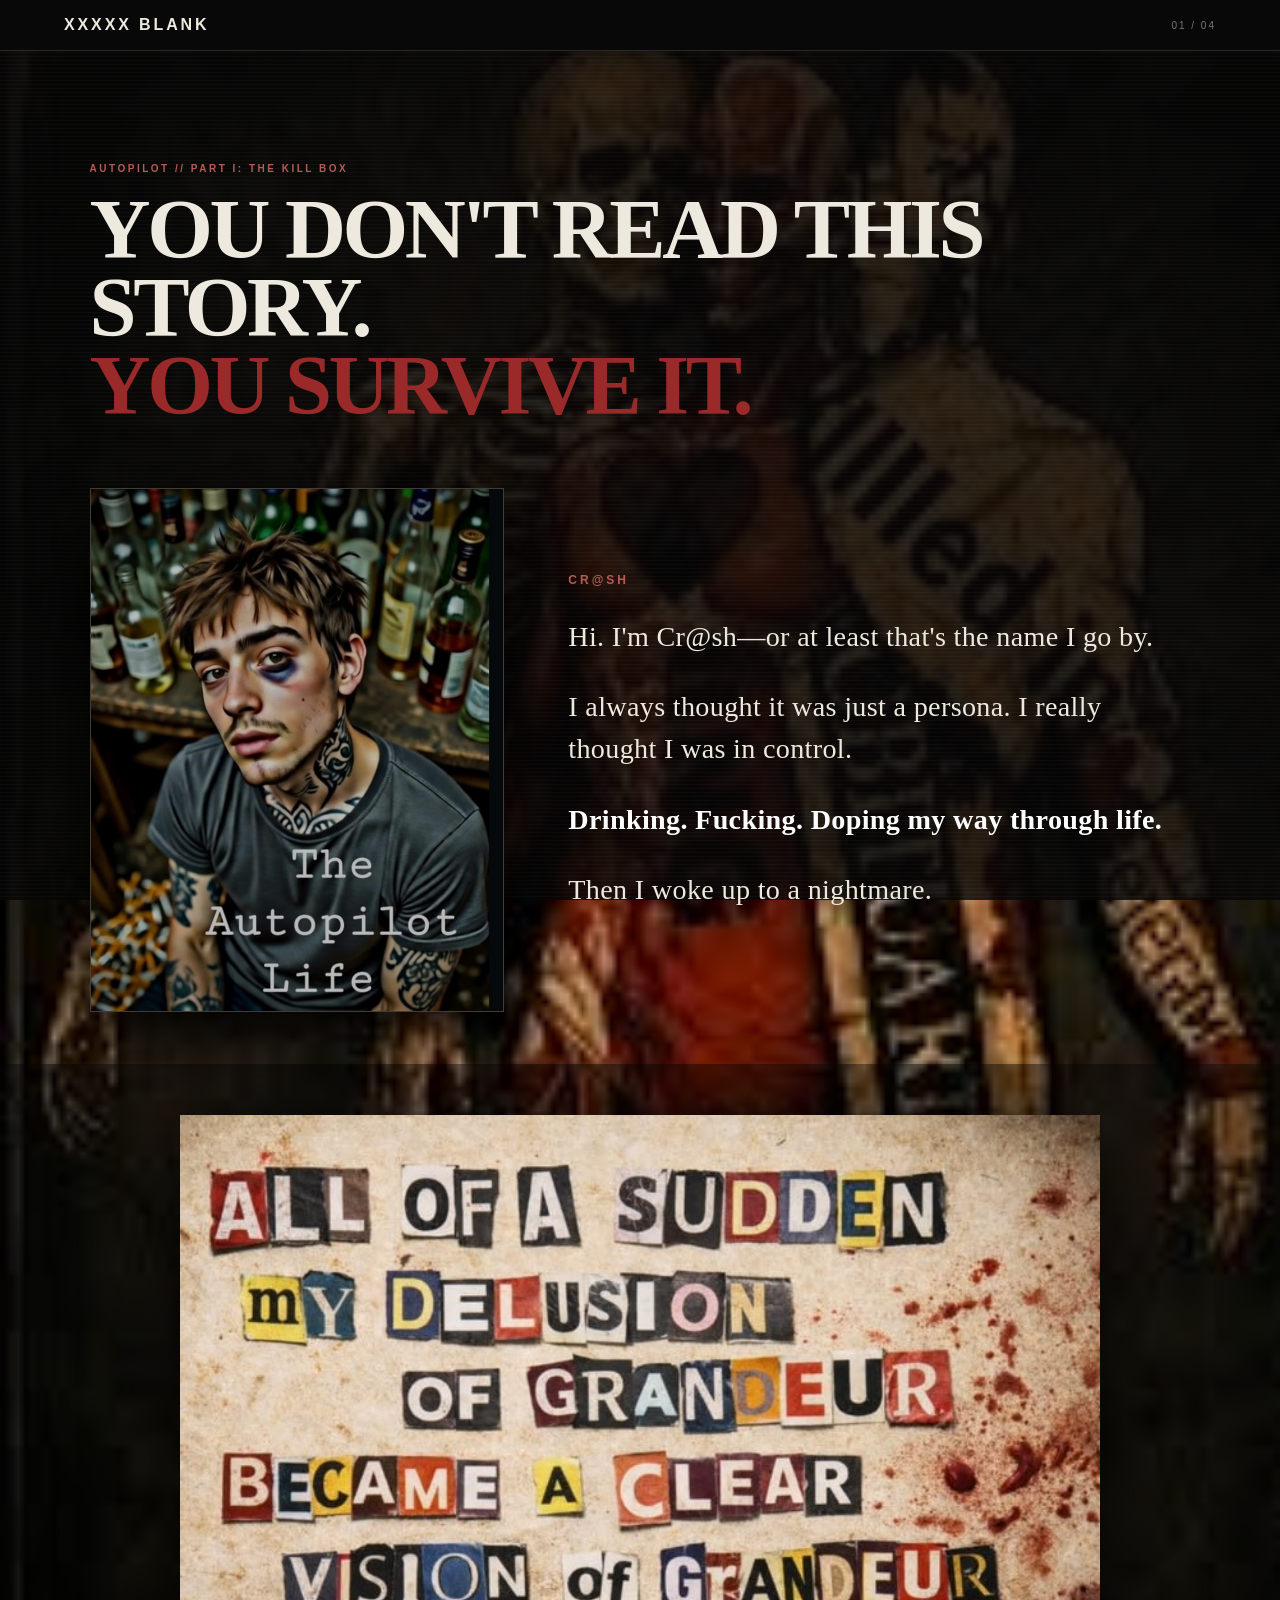
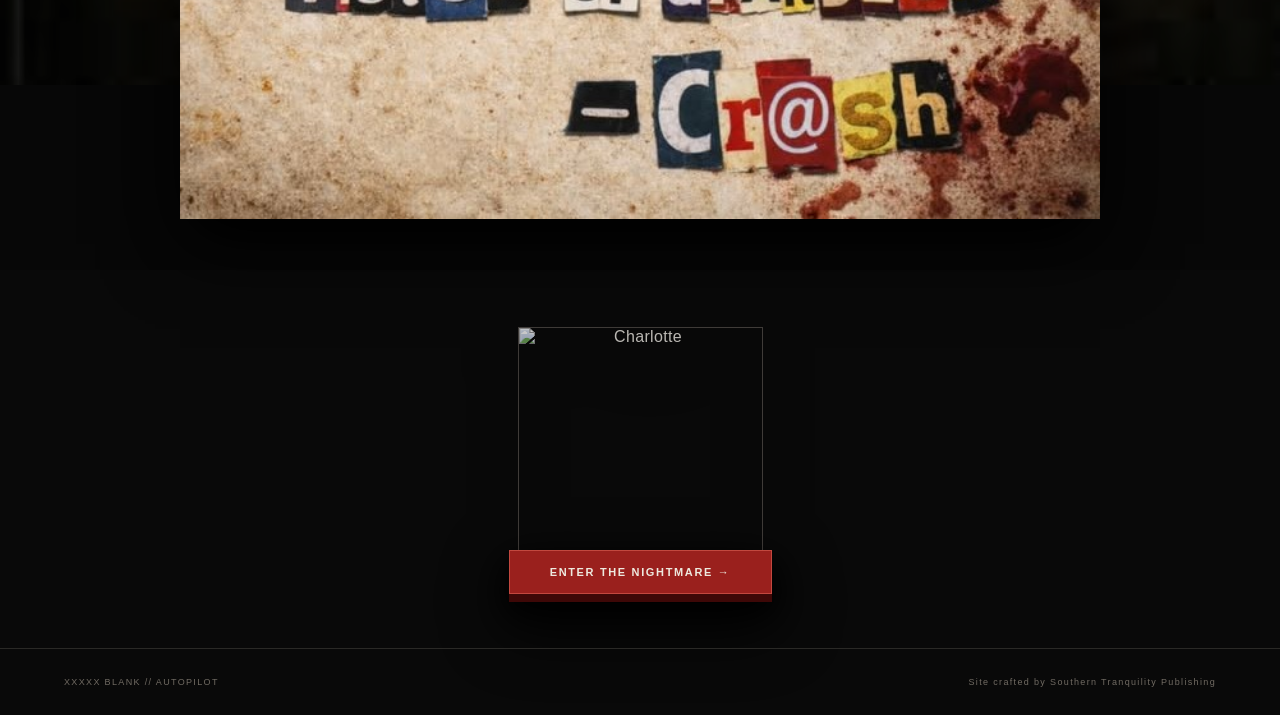
==== commit b2ae96fb: "Revise Kill Box experience and Charlotte imagery" ====
--- a/index.html
+++ b/index.html
@@ -19,7 +19,7 @@
 <section class="quote-screen screen"><figure class="ransom"><img src="Screenshot_20260928-215638_Instagram%20%281%29.png" alt="Cr@sh: All of a sudden my delusion of grandeur became a clear vision of grandeur"></figure></section>
 <section class="charlotte-tease">
   <a class="charlotte-button" href="reviews.html" aria-label="Enter the nightmare with Charlotte">
-    <img src="Screenshot_20260928-215252_Instagram%20%281%29.png" alt="Charlotte">
+    <img src="rightfaceChar.png" alt="Charlotte">
     <span>ENTER THE NIGHTMARE →</span>
   </a>
 </section>
--- a/styles.css
+++ b/styles.css
@@ -1 +1,27 @@
-:root{--ink:#090909;--paper:#d8d0c1;--bone:#eee9df;--rust:#7b1d1d;--ash:#9b968d;--line:#2a2926}*{box-sizing:border-box}html{scroll-behavior:smooth}body{margin:0;background:var(--ink);color:var(--bone);font-family:Arial,Helvetica,sans-serif;letter-spacing:.02em}a{color:inherit}.funnel{background:#090909 url("autopilotbackground.jpeg") center top/cover fixed no-repeat;position:relative}.funnel:before{content:"";position:fixed;inset:0;z-index:0;background:rgba(7,7,7,.82);pointer-events:none}.funnel:after{content:"";position:fixed;inset:0;z-index:0;opacity:.06;background:repeating-linear-gradient(0deg,transparent 0 3px,#fff 4px 4px);pointer-events:none}.funnel>*{position:relative;z-index:1}.nav{position:sticky;top:0;z-index:30;display:flex;justify-content:space-between;align-items:center;padding:16px 5vw;background:rgba(9,9,9,.94);border-bottom:1px solid var(--line);backdrop-filter:blur(8px)}.brand{font-weight:900;letter-spacing:.18em;text-decoration:none}.step{font-size:10px;letter-spacing:.2em;color:#777}.eyebrow{font-size:10px;letter-spacing:.25em;color:#b45c55;font-weight:900}.screen{min-height:calc(100svh - 54px);padding:7vw;display:flex;align-items:center}.survive{font:900 clamp(38px,6.6vw,90px)/.92 Georgia,serif;letter-spacing:-.04em;margin:.2em 0 5vw}.survive em{color:#9a2929;font-style:normal}.crash-intro{display:block;padding-top:8vw}.crash-grid{display:grid;grid-template-columns:.8fr 1.2fr;gap:5vw;align-items:center}.character-card{margin:0;border:1px solid #423c37;box-shadow:0 25px 60px #000;overflow:hidden}.character-card img{display:block;width:100%;max-height:58vh;object-fit:cover}.character-voice{font:clamp(19px,2.2vw,30px)/1.5 Georgia,serif;max-width:700px}.speaker{font:900 12px Arial,sans-serif;letter-spacing:.25em;color:#b65b54}.hard{font-weight:700;color:#fff}.quote-screen{justify-content:center;background:rgba(5,5,5,.42)}.ransom{margin:0;width:min(920px,100%)}.ransom img{display:block;width:100%;box-shadow:0 25px 70px #000}.charlotte-tease{min-height:65vh;display:flex;align-items:flex-end;justify-content:center;padding:8vw 5vw}.charlotte-button{width:min(330px,75vw);text-decoration:none;text-align:center;transform:translateY(10px);transition:.25s}.charlotte-button:hover{transform:translateY(0) scale(1.02)}.charlotte-button img{width:100%;height:310px;object-fit:cover;object-position:center 25%;opacity:.68;filter:grayscale(.35);border:1px solid #514943;display:block}.charlotte-button span{display:block;background:#7b1d1d;padding:17px;font-size:11px;font-weight:900;letter-spacing:.15em}.charlotte-screen{display:grid;grid-template-columns:1fr 1fr;gap:5vw}.charlotte-portrait{height:76vh;overflow:hidden;opacity:0;animation:materialize 2.2s ease .25s forwards}.charlotte-portrait img{width:100%;height:100%;object-fit:cover;filter:contrast(1.08)}@keyframes materialize{0%{opacity:0;filter:blur(12px)}100%{opacity:1;filter:blur(0)}}.charlotte-copy{font:clamp(17px,2vw,26px)/1.48 Georgia,serif}.mock{padding-left:20px;border-left:3px solid #7b1d1d;color:#c7beb2}.choice-row{display:flex;flex-wrap:wrap;gap:10px;margin-top:30px}.btn{display:inline-block;padding:15px 18px;border:1px solid #5a5550;text-decoration:none;font:900 10px Arial,sans-serif;letter-spacing:.13em;color:var(--bone);cursor:pointer}.btn.primary{background:#7b1d1d;border-color:#7b1d1d}.btn.danger{background:#111}.death-screen{display:none;min-height:100svh;text-align:center;padding:12vw 6vw;background:radial-gradient(circle at center,#420707,#090000 65%);position:relative;overflow:hidden}.death-screen.show{display:block}.death-screen h1{font:900 clamp(75px,17vw,220px)/.8 Georgia,serif;margin:.2em 0;color:#d5c6b9;text-shadow:4px 4px #5b0000}.blood{position:absolute;inset:-20%;opacity:.18;background:radial-gradient(circle,#d20b0b 0 3%,transparent 4%) 0 0/90px 80px;transform:rotate(11deg)}.death-faces{position:relative;display:grid;grid-template-columns:1fr 1fr;gap:10px;max-width:650px;margin:4vw auto}.death-faces img{width:100%;height:330px;object-fit:cover;filter:contrast(1.2) saturate(.7)}.proof-screen{justify-content:space-between;gap:5vw}.proof-heading h1{font:900 clamp(55px,10vw,140px)/.78 Georgia,serif;letter-spacing:-.06em;margin:.2em 0}.proof-heading h1 span{color:#922d28}.charlotte-aside{width:min(300px,35vw);text-align:center;font:italic 18px Georgia,serif}.charlotte-aside img{width:100%;height:330px;object-fit:cover;opacity:.82;border:1px solid #3d3733}.editorial{display:grid;grid-template-columns:1.15fr .85fr;gap:2px;background:#302a25}.review-card{background:rgba(9,9,9,.96);padding:7vw}.review-card h2{font:700 clamp(30px,4vw,58px) Georgia,serif}.review-card blockquote{margin:1.2em 0;font:clamp(23px,3vw,40px)/1.3 Georgia,serif}.review-card p{line-height:1.7;color:#c3bbb0}.planets{font-size:25px;letter-spacing:.12em;color:#c0aa73}.critic{border-top:1px solid #38332e;padding-top:18px;color:#9f988f!important}.creator{display:grid;grid-template-columns:.75fr 1.25fr;gap:5vw}.creator-copy h2{font:900 clamp(50px,8vw,110px)/.85 Georgia,serif;margin:.2em 0}.bio-placeholder{border:1px dashed #514b45;padding:25px;color:#8c847a;display:grid;gap:8px}.bio-placeholder b{letter-spacing:.18em}.social-icons{display:flex;gap:12px;flex-wrap:wrap;margin-top:25px}.social{display:flex;align-items:center;gap:10px;text-decoration:none;border:1px solid #39332f;padding:10px 14px;background:#111;border-radius:999px;font-size:11px}.social span{font-size:24px;font-weight:900}.instagram .ig-icon{background:linear-gradient(135deg,#833ab4,#fd1d1d,#fcb045);-webkit-background-clip:text;color:transparent}.tiktok .tt-icon{text-shadow:-2px 0 #25f4ee,2px 0 #fe2c55;color:#fff}.cast{margin:0;align-self:center}.cast img{display:block;width:100%;box-shadow:0 20px 60px #000}.wake-gate{text-align:center;padding:10vw 6vw;background:#781b1b}.wake-gate p{font-size:10px;font-weight:900;letter-spacing:.2em}.wake-gate h2{font:900 clamp(65px,12vw,160px)/.8 Georgia,serif;margin:.25em}.wake-gate .btn{background:#090909;border-color:#090909}.sample-body{margin:0;background:#cfc6b6;color:#171513}.sample-body .nav{color:#eee9df}.wake-intro{min-height:100svh;padding:7vw;display:grid;grid-template-columns:.85fr 1.15fr;gap:6vw;align-items:center;background:#0b0b0b;color:#eee9df}.brain{margin:0}.brain img{width:100%;display:block;filter:saturate(.72) contrast(1.08)}.wake-intro h1{font:900 clamp(50px,9vw,130px)/.82 Georgia,serif;margin:.2em 0}.cover-threshold{min-height:100svh;padding:7vw;display:grid;grid-template-columns:.8fr 1.2fr;gap:7vw;align-items:center;background:#171411;color:#eee9df}.cover-threshold img{display:block;width:min(420px,100%);margin:auto;box-shadow:0 30px 70px #000}.cover-threshold h2{font:900 clamp(65px,11vw,150px)/.8 Georgia,serif;margin:.2em 0}.reader-shell{padding:7vw 0 10vw;background:#bfb4a2}.reader-head,.reader-controls{max-width:820px;margin:auto;display:flex;justify-content:space-between;align-items:center;padding:14px 4vw;font-size:9px;font-weight:900;letter-spacing:.18em}.pages{display:flex;overflow-x:auto;scroll-snap-type:x mandatory;scrollbar-width:none;overscroll-behavior-x:contain}.pages::-webkit-scrollbar{display:none}.paper{scroll-snap-align:center;flex:0 0 min(820px,88vw);min-height:72svh;margin:0 1.5vw;padding:clamp(32px,7vw,75px);background:#ddd5c6;border:1px solid #948a7b;box-shadow:10px 12px 0 #a99e8c;position:relative}.paper:first-child{margin-left:max(6vw,calc((100vw - 820px)/2))}.paper:last-child{margin-right:max(6vw,calc((100vw - 820px)/2))}.paper p{font:clamp(17px,2vw,20px)/1.72 Georgia,serif}.page-no{position:absolute;top:20px;right:24px;font:10px Arial,sans-serif;color:#8d8376}.final-paper{display:flex;flex-direction:column;justify-content:center}.final-paper h3{font:900 clamp(32px,5vw,62px)/.95 Georgia,serif}.end-mark{text-align:center;margin:20px}.reader-controls button{border:1px solid #84796b;background:transparent;padding:10px 20px;font-size:20px;cursor:pointer}.amazon{align-self:flex-start;margin-top:15px}footer{display:flex;justify-content:space-between;gap:20px;padding:28px 5vw;border-top:1px solid #2a2926;color:#716b63;font-size:9px;letter-spacing:.15em}footer a{text-decoration:none}.sample-body footer{border-color:#aaa08f;color:#71685c}@media(max-width:760px){.funnel{background-attachment:scroll;background-position:center top}.funnel:before,.funnel:after{position:absolute}.screen{min-height:auto;padding:16vw 7vw}.crash-intro{padding-top:16vw}.crash-grid,.charlotte-screen,.creator,.wake-intro,.cover-threshold{grid-template-columns:1fr}.character-card img{max-height:none}.charlotte-portrait{height:62vh}.charlotte-copy{padding:4vw 0}.quote-screen{padding-block:18vw}.charlotte-tease{min-height:55vh}.proof-screen{display:grid}.charlotte-aside{width:55vw;justify-self:end}.charlotte-aside img{height:240px}.editorial{grid-template-columns:1fr}.creator{padding-top:20vw}.cast{margin-top:5vw}.death-faces img{height:230px}.wake-intro,.cover-threshold{padding:16vw 7vw}.cover-threshold img{max-height:60vh;object-fit:contain}.paper{flex-basis:88vw;min-height:68svh;margin:0 3vw}.paper:first-child{margin-left:6vw}.paper:last-child{margin-right:6vw}.reader-head,.reader-controls{padding-inline:6vw}footer{flex-direction:column}.social-icons{gap:8px}}+:root{--ink:#090909;--paper:#d8d0c1;--bone:#eee9df;--rust:#7b1d1d;--ash:#9b968d;--line:#2a2926}*{box-sizing:border-box}html{scroll-behavior:smooth}body{margin:0;background:var(--ink);color:var(--bone);font-family:Arial,Helvetica,sans-serif;letter-spacing:.02em}a{color:inherit}.funnel{background:#090909 url("autopilotbackground.jpeg") center top/cover fixed no-repeat;position:relative}.funnel:before{content:"";position:fixed;inset:0;z-index:0;background:rgba(7,7,7,.82);pointer-events:none}.funnel:after{content:"";position:fixed;inset:0;z-index:0;opacity:.06;background:repeating-linear-gradient(0deg,transparent 0 3px,#fff 4px 4px);pointer-events:none}.funnel>*{position:relative;z-index:1}.nav{position:sticky;top:0;z-index:30;display:flex;justify-content:space-between;align-items:center;padding:16px 5vw;background:rgba(9,9,9,.94);border-bottom:1px solid var(--line);backdrop-filter:blur(8px)}.brand{font-weight:900;letter-spacing:.18em;text-decoration:none}.step{font-size:10px;letter-spacing:.2em;color:#777}.eyebrow{font-size:10px;letter-spacing:.25em;color:#b45c55;font-weight:900}.screen{min-height:calc(100svh - 54px);padding:7vw;display:flex;align-items:center}.survive{font:900 clamp(38px,6.6vw,90px)/.92 Georgia,serif;letter-spacing:-.04em;margin:.2em 0 5vw}.survive em{color:#9a2929;font-style:normal}.crash-intro{display:block;padding-top:8vw}.crash-grid{display:grid;grid-template-columns:.8fr 1.2fr;gap:5vw;align-items:center}.character-card{margin:0;border:1px solid #423c37;box-shadow:0 25px 60px #000;overflow:hidden}.character-card img{display:block;width:100%;max-height:58vh;object-fit:cover}.character-voice{font:clamp(19px,2.2vw,30px)/1.5 Georgia,serif;max-width:700px}.speaker{font:900 12px Arial,sans-serif;letter-spacing:.25em;color:#b65b54}.hard{font-weight:700;color:#fff}.quote-screen{justify-content:center;background:rgba(5,5,5,.42)}.ransom{margin:0;width:min(920px,100%)}.ransom img{display:block;width:100%;box-shadow:0 25px 70px #000}.charlotte-tease{min-height:65vh;display:flex;align-items:flex-end;justify-content:center;padding:8vw 5vw}.charlotte-button{width:min(330px,75vw);text-decoration:none;text-align:center;transform:translateY(10px);transition:.25s}.charlotte-button:hover{transform:translateY(0) scale(1.02)}.charlotte-button img{width:100%;height:310px;object-fit:cover;object-position:center 25%;opacity:.68;filter:grayscale(.35);border:1px solid #514943;display:block}.charlotte-button span{display:block;background:#7b1d1d;padding:17px;font-size:11px;font-weight:900;letter-spacing:.15em}.charlotte-screen{display:grid;grid-template-columns:1fr 1fr;gap:5vw}.charlotte-portrait{height:76vh;overflow:hidden;opacity:0;animation:materialize 2.2s ease .25s forwards}.charlotte-portrait img{width:100%;height:100%;object-fit:cover;filter:contrast(1.08)}@keyframes materialize{0%{opacity:0;filter:blur(12px)}100%{opacity:1;filter:blur(0)}}.charlotte-copy{font:clamp(17px,2vw,26px)/1.48 Georgia,serif}.mock{padding-left:20px;border-left:3px solid #7b1d1d;color:#c7beb2}.choice-row{display:flex;flex-wrap:wrap;gap:10px;margin-top:30px}.btn{display:inline-block;padding:15px 18px;border:1px solid #5a5550;text-decoration:none;font:900 10px Arial,sans-serif;letter-spacing:.13em;color:var(--bone);cursor:pointer}.btn.primary{background:#7b1d1d;border-color:#7b1d1d}.btn.danger{background:#111}.death-screen{display:none;min-height:100svh;text-align:center;padding:12vw 6vw;background:radial-gradient(circle at center,#420707,#090000 65%);position:relative;overflow:hidden}.death-screen.show{display:block}.death-screen h1{font:900 clamp(75px,17vw,220px)/.8 Georgia,serif;margin:.2em 0;color:#d5c6b9;text-shadow:4px 4px #5b0000}.blood{position:absolute;inset:-20%;opacity:.18;background:radial-gradient(circle,#d20b0b 0 3%,transparent 4%) 0 0/90px 80px;transform:rotate(11deg)}.death-faces{position:relative;display:grid;grid-template-columns:1fr 1fr;gap:10px;max-width:650px;margin:4vw auto}.death-faces img{width:100%;height:330px;object-fit:cover;filter:contrast(1.2) saturate(.7)}.proof-screen{justify-content:space-between;gap:5vw}.proof-heading h1{font:900 clamp(55px,10vw,140px)/.78 Georgia,serif;letter-spacing:-.06em;margin:.2em 0}.proof-heading h1 span{color:#922d28}.charlotte-aside{width:min(300px,35vw);text-align:center;font:italic 18px Georgia,serif}.charlotte-aside img{width:100%;height:330px;object-fit:cover;opacity:.82;border:1px solid #3d3733}.editorial{display:grid;grid-template-columns:1.15fr .85fr;gap:2px;background:#302a25}.review-card{background:rgba(9,9,9,.96);padding:7vw}.review-card h2{font:700 clamp(30px,4vw,58px) Georgia,serif}.review-card blockquote{margin:1.2em 0;font:clamp(23px,3vw,40px)/1.3 Georgia,serif}.review-card p{line-height:1.7;color:#c3bbb0}.planets{font-size:25px;letter-spacing:.12em;color:#c0aa73}.critic{border-top:1px solid #38332e;padding-top:18px;color:#9f988f!important}.creator{display:grid;grid-template-columns:.75fr 1.25fr;gap:5vw}.creator-copy h2{font:900 clamp(50px,8vw,110px)/.85 Georgia,serif;margin:.2em 0}.bio-placeholder{border:1px dashed #514b45;padding:25px;color:#8c847a;display:grid;gap:8px}.bio-placeholder b{letter-spacing:.18em}.social-icons{display:flex;gap:12px;flex-wrap:wrap;margin-top:25px}.social{display:flex;align-items:center;gap:10px;text-decoration:none;border:1px solid #39332f;padding:10px 14px;background:#111;border-radius:999px;font-size:11px}.social span{font-size:24px;font-weight:900}.instagram .ig-icon{background:linear-gradient(135deg,#833ab4,#fd1d1d,#fcb045);-webkit-background-clip:text;color:transparent}.tiktok .tt-icon{text-shadow:-2px 0 #25f4ee,2px 0 #fe2c55;color:#fff}.cast{margin:0;align-self:center}.cast img{display:block;width:100%;box-shadow:0 20px 60px #000}.wake-gate{text-align:center;padding:10vw 6vw;background:#781b1b}.wake-gate p{font-size:10px;font-weight:900;letter-spacing:.2em}.wake-gate h2{font:900 clamp(65px,12vw,160px)/.8 Georgia,serif;margin:.25em}.wake-gate .btn{background:#090909;border-color:#090909}.sample-body{margin:0;background:#cfc6b6;color:#171513}.sample-body .nav{color:#eee9df}.wake-intro{min-height:100svh;padding:7vw;display:grid;grid-template-columns:.85fr 1.15fr;gap:6vw;align-items:center;background:#0b0b0b;color:#eee9df}.brain{margin:0}.brain img{width:100%;display:block;filter:saturate(.72) contrast(1.08)}.wake-intro h1{font:900 clamp(50px,9vw,130px)/.82 Georgia,serif;margin:.2em 0}.cover-threshold{min-height:100svh;padding:7vw;display:grid;grid-template-columns:.8fr 1.2fr;gap:7vw;align-items:center;background:#171411;color:#eee9df}.cover-threshold img{display:block;width:min(420px,100%);margin:auto;box-shadow:0 30px 70px #000}.cover-threshold h2{font:900 clamp(65px,11vw,150px)/.8 Georgia,serif;margin:.2em 0}.reader-shell{padding:7vw 0 10vw;background:#bfb4a2}.reader-head,.reader-controls{max-width:820px;margin:auto;display:flex;justify-content:space-between;align-items:center;padding:14px 4vw;font-size:9px;font-weight:900;letter-spacing:.18em}.pages{display:flex;overflow-x:auto;scroll-snap-type:x mandatory;scrollbar-width:none;overscroll-behavior-x:contain}.pages::-webkit-scrollbar{display:none}.paper{scroll-snap-align:center;flex:0 0 min(820px,88vw);min-height:72svh;margin:0 1.5vw;padding:clamp(32px,7vw,75px);background:#ddd5c6;border:1px solid #948a7b;box-shadow:10px 12px 0 #a99e8c;position:relative}.paper:first-child{margin-left:max(6vw,calc((100vw - 820px)/2))}.paper:last-child{margin-right:max(6vw,calc((100vw - 820px)/2))}.paper p{font:clamp(17px,2vw,20px)/1.72 Georgia,serif}.page-no{position:absolute;top:20px;right:24px;font:10px Arial,sans-serif;color:#8d8376}.final-paper{display:flex;flex-direction:column;justify-content:center}.final-paper h3{font:900 clamp(32px,5vw,62px)/.95 Georgia,serif}.end-mark{text-align:center;margin:20px}.reader-controls button{border:1px solid #84796b;background:transparent;padding:10px 20px;font-size:20px;cursor:pointer}.amazon{align-self:flex-start;margin-top:15px}footer{display:flex;justify-content:space-between;gap:20px;padding:28px 5vw;border-top:1px solid #2a2926;color:#716b63;font-size:9px;letter-spacing:.15em}footer a{text-decoration:none}.sample-body footer{border-color:#aaa08f;color:#71685c}@media(max-width:760px){.funnel{background-attachment:scroll;background-position:center top}.funnel:before,.funnel:after{position:absolute}.screen{min-height:auto;padding:16vw 7vw}.crash-intro{padding-top:16vw}.crash-grid,.charlotte-screen,.creator,.wake-intro,.cover-threshold{grid-template-columns:1fr}.character-card img{max-height:none}.charlotte-portrait{height:62vh}.charlotte-copy{padding:4vw 0}.quote-screen{padding-block:18vw}.charlotte-tease{min-height:55vh}.proof-screen{display:grid}.charlotte-aside{width:55vw;justify-self:end}.charlotte-aside img{height:240px}.editorial{grid-template-columns:1fr}.creator{padding-top:20vw}.cast{margin-top:5vw}.death-faces img{height:230px}.wake-intro,.cover-threshold{padding:16vw 7vw}.cover-threshold img{max-height:60vh;object-fit:contain}.paper{flex-basis:88vw;min-height:68svh;margin:0 3vw}.paper:first-child{margin-left:6vw}.paper:last-child{margin-right:6vw}.reader-head,.reader-controls{padding-inline:6vw}footer{flex-direction:column}.social-icons{gap:8px}}
+/* AUTOPILOT interaction polish */
+.crash-intro{padding-bottom:4vw}.quote-screen{min-height:78svh;padding-top:4vw;padding-bottom:4vw}.charlotte-tease{min-height:42svh;padding-top:3vw;padding-bottom:5vw}
+.charlotte-button{width:min(245px,62vw);filter:drop-shadow(0 16px 28px #000)}
+.charlotte-button img{height:230px;opacity:.78}.charlotte-button span{position:relative;margin:-7px -9px 0;background:#9a201d;border:1px solid #c2483f;box-shadow:0 8px 0 #3e0807,0 14px 28px #000;padding:15px 12px}
+.charlotte-button:active span{transform:translateY(5px);box-shadow:0 3px 0 #3e0807}
+.death-screen.show{position:fixed;inset:0;z-index:1000;height:100svh;min-height:100svh;overflow:hidden;display:flex;flex-direction:column;justify-content:center;align-items:center;padding:5svh 6vw}
+.death-screen .blood{pointer-events:none}.death-locked{overflow:hidden;height:100svh;touch-action:none}.death-screen .rescue{position:relative;z-index:3;touch-action:manipulation}
+.death-screen .death-faces{margin:1.5svh auto;max-height:38svh}.death-screen .death-faces img{height:min(30svh,280px)}
+.death-screen h1{margin:.08em 0}.death-screen p{position:relative;z-index:2}
+.proof-screen{min-height:82svh}.editorial .review-card{padding-top:5vw;padding-bottom:5vw}.creator{min-height:82svh;padding-top:5vw;padding-bottom:5vw}
+.cover-threshold{display:flex;justify-content:center;min-height:92svh;padding:8vw 7vw}.cover-door{position:relative;border:0;background:transparent;padding:0;cursor:pointer;color:#fff;width:min(430px,82vw)}
+.cover-door img{width:100%;display:block;box-shadow:0 30px 70px #000}.cover-door span{position:absolute;left:50%;bottom:6%;transform:translateX(-50%);white-space:nowrap;background:#8f211e;border:1px solid #c14940;box-shadow:0 7px 0 #3d0807;padding:14px 18px;font:900 10px Arial,sans-serif;letter-spacing:.14em}
+.cover-door:active span{transform:translate(-50%,5px);box-shadow:0 2px 0 #3d0807}
+.paper{display:flex;flex-direction:column}.page-next{margin-top:auto;align-self:flex-end;border:0;border-top:1px solid #958a7c;background:transparent;padding:16px 0 2px 24px;font:900 10px Arial,sans-serif;letter-spacing:.14em;cursor:pointer;color:#4d241f}
+@media(max-width:760px){.crash-intro{padding-bottom:7vw}.quote-screen{min-height:auto;padding-top:10vw;padding-bottom:8vw}.charlotte-tease{min-height:36svh;padding-top:2vw;padding-bottom:8vw}.charlotte-button{width:min(210px,56vw)}.charlotte-button img{height:190px}.proof-screen,.creator{min-height:auto}.editorial .review-card{padding-top:12vw;padding-bottom:12vw}.cover-threshold{min-height:88svh;padding-top:10vw;padding-bottom:10vw}.death-screen.show{padding-top:3svh;padding-bottom:3svh}}
+
+/* Kill Box room sequence */
+.killbox-gate{min-height:calc(100svh - 54px);background:#070807;display:grid;grid-template-columns:minmax(120px,.34fr) minmax(0,.66fr);align-items:center;gap:3vw;padding:4vw 7vw;overflow:hidden}
+.killbox-gate.gone{display:none}.charlotte-guide{align-self:end;text-align:right;z-index:3}.charlotte-guide img{width:min(230px,100%);max-height:42svh;object-fit:cover;object-position:center 25%;filter:grayscale(.35) contrast(1.1);opacity:.86;border:1px solid #332d29}.charlotte-guide p{font:italic clamp(15px,1.8vw,23px)/1.35 Georgia,serif;color:#ddd3c6;text-align:left;margin:12px 0 4vh}
+.killbox-door{position:relative;border:0;background:none;padding:0;margin:auto;width:min(620px,100%);cursor:pointer;display:block}.killbox-door img{display:block;width:100%;max-height:82svh;object-fit:contain;filter:contrast(1.08) saturate(.8);box-shadow:0 25px 70px #000}.look-inside{position:absolute;top:3.5%;left:50%;transform:translateX(-50%);font:900 clamp(19px,3vw,38px) Georgia,serif;letter-spacing:.12em;color:#f1eee8;text-shadow:0 2px 8px #000}.door-glow{position:absolute;left:38%;right:29%;top:33%;bottom:18%;background:radial-gradient(ellipse at center,rgba(238,246,205,.28),rgba(210,225,165,.08) 45%,transparent 72%);mix-blend-mode:screen;pointer-events:none;animation:doorPulse 3.4s ease-in-out infinite}@keyframes doorPulse{0%,100%{opacity:.28;filter:brightness(.85)}50%{opacity:.85;filter:brightness(1.35)}}
+.killbox-room{display:none;position:fixed;inset:0;z-index:900;background:#030303}.killbox-room.show{display:block}.killbox-locked{overflow:hidden;height:100svh;touch-action:none}.room-scene{position:absolute;inset:0;overflow:hidden;background:#050403}.room-bg{width:100%;height:100%;object-fit:cover;object-position:center;filter:brightness(.5) contrast(1.16);animation:roomWake 2.2s ease forwards}@keyframes roomWake{from{filter:brightness(.18) contrast(1.25)}to{filter:brightness(.5) contrast(1.16)}}
+.tuck-warning{position:absolute;left:4vw;top:13vh;width:min(330px,48vw);padding:18px;background:rgba(0,0,0,.78);border-left:2px solid #72201c;color:#ddd4c8;opacity:0;transform:translateX(-45px);animation:tuckEmerge 3s ease 1.5s forwards}.tuck-warning b{font-size:10px;letter-spacing:.22em;color:#a34840}.tuck-warning p{font:clamp(16px,2vw,23px)/1.45 Georgia,serif;margin:.5em 0}@keyframes tuckEmerge{to{opacity:1;transform:translateX(0)}}
+.hidden-envelope{position:absolute;right:25%;bottom:22%;width:48px;height:34px;border:1px solid #d8c69b;background:#d6c9a9;color:#3d2c1f;box-shadow:0 0 5px #d9b66d;transform:rotate(-7deg);cursor:pointer;animation:envelopeFlicker 2.8s steps(1) infinite}.hidden-envelope span{font-size:25px;line-height:1}.hidden-envelope:after{content:"";position:absolute;inset:-18px;background:radial-gradient(circle,#f0b95b55,transparent 65%);z-index:-1}@keyframes envelopeFlicker{0%,18%,22%,63%,68%,100%{opacity:.42;filter:brightness(.75)}19%,21%,64%,67%{opacity:1;filter:brightness(1.7)}}
+.locked-note{position:absolute;left:50%;bottom:4vh;transform:translateX(-50%);font:900 9px Arial,sans-serif;letter-spacing:.22em;color:#8f8277;opacity:.65}.locked-note.flash{color:#d7c8b7;animation:lockedFlash .35s 3}@keyframes lockedFlash{50%{opacity:0}}
+.evidence-vault{display:none;position:fixed;inset:0;z-index:1100;overflow:auto;background:#0a0908;color:#ded4c7;padding:4vw}.evidence-vault.show{display:block}.evidence-head{position:sticky;top:0;z-index:3;display:flex;justify-content:space-between;gap:20px;align-items:center;background:#0a0908e8;padding:12px 0 18px;border-bottom:1px solid #3a3028;font:900 9px Arial,sans-serif;letter-spacing:.18em}.evidence-head button{border:1px solid #6f211d;background:#6f211d;color:#eee4d7;padding:12px;font:900 9px Arial,sans-serif;letter-spacing:.13em}.evidence-spread{columns:3 250px;column-gap:16px;padding-top:20px}.evidence-spread figure{break-inside:avoid;margin:0 0 16px;background:#c9bea9;padding:7px 7px 24px;box-shadow:0 9px 25px #000;transform:rotate(-.5deg)}.evidence-spread figure:nth-child(even){transform:rotate(.8deg)}.evidence-spread img{display:block;width:100%;height:auto;filter:saturate(.78) contrast(1.05)}
+@media(max-width:760px){.killbox-gate{grid-template-columns:1fr;padding:3vw 5vw 5vw;gap:1vh}.charlotte-guide{position:absolute;left:3vw;bottom:2vh;width:28vw;text-align:left}.charlotte-guide img{width:100%;max-height:24svh}.charlotte-guide p{position:absolute;left:105%;bottom:0;width:58vw;margin:0;background:#080808d9;padding:9px;font-size:13px}.killbox-door{width:min(94vw,620px)}.killbox-door img{max-height:86svh}.look-inside{top:4%;font-size:20px}.tuck-warning{left:5vw;top:8vh;width:62vw;padding:13px}.tuck-warning p{font-size:15px}.hidden-envelope{right:18%;bottom:20%;width:42px;height:30px}.evidence-vault{padding:4vw}.evidence-spread{columns:2 130px;column-gap:10px}.evidence-spread figure{margin-bottom:10px;padding:5px 5px 16px}}
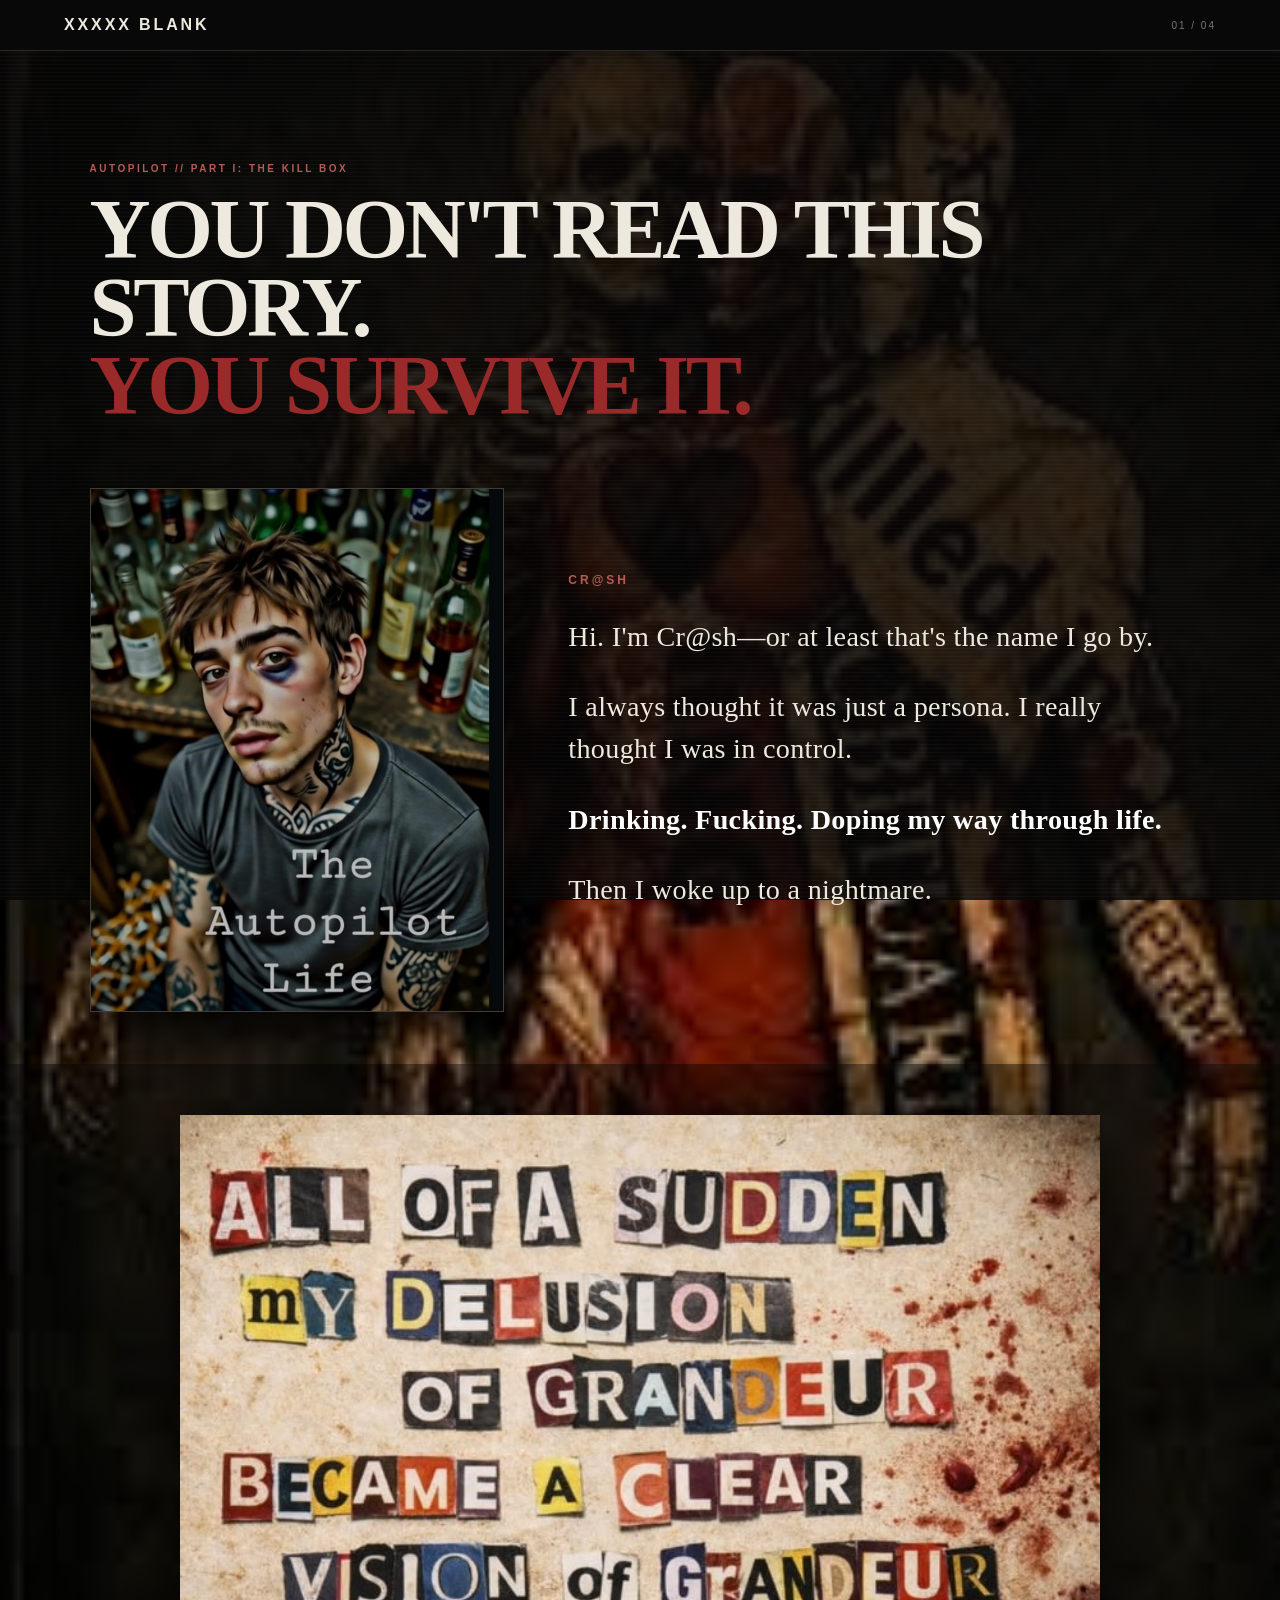
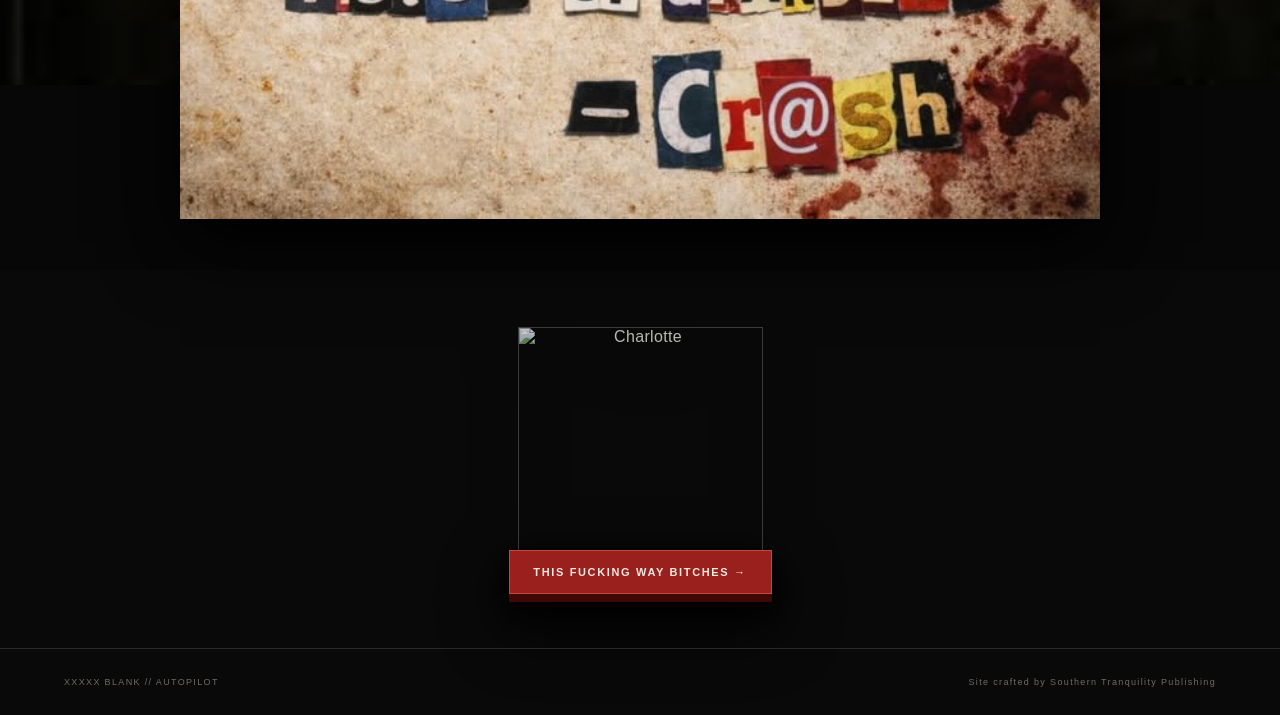
==== commit 68db02a9: "Fix mobile layouts, Kill Box room, cover gate, and trap" ====
--- a/index.html
+++ b/index.html
@@ -20,7 +20,7 @@
 <section class="charlotte-tease">
   <a class="charlotte-button" href="reviews.html" aria-label="Enter the nightmare with Charlotte">
     <img src="rightfaceChar.png" alt="Charlotte">
-    <span>ENTER THE NIGHTMARE →</span>
+    <span>THIS FUCKING WAY BITCHES →</span>
   </a>
 </section>
 </main>
--- a/styles.css
+++ b/styles.css
@@ -25,3 +25,14 @@
 .locked-note{position:absolute;left:50%;bottom:4vh;transform:translateX(-50%);font:900 9px Arial,sans-serif;letter-spacing:.22em;color:#8f8277;opacity:.65}.locked-note.flash{color:#d7c8b7;animation:lockedFlash .35s 3}@keyframes lockedFlash{50%{opacity:0}}
 .evidence-vault{display:none;position:fixed;inset:0;z-index:1100;overflow:auto;background:#0a0908;color:#ded4c7;padding:4vw}.evidence-vault.show{display:block}.evidence-head{position:sticky;top:0;z-index:3;display:flex;justify-content:space-between;gap:20px;align-items:center;background:#0a0908e8;padding:12px 0 18px;border-bottom:1px solid #3a3028;font:900 9px Arial,sans-serif;letter-spacing:.18em}.evidence-head button{border:1px solid #6f211d;background:#6f211d;color:#eee4d7;padding:12px;font:900 9px Arial,sans-serif;letter-spacing:.13em}.evidence-spread{columns:3 250px;column-gap:16px;padding-top:20px}.evidence-spread figure{break-inside:avoid;margin:0 0 16px;background:#c9bea9;padding:7px 7px 24px;box-shadow:0 9px 25px #000;transform:rotate(-.5deg)}.evidence-spread figure:nth-child(even){transform:rotate(.8deg)}.evidence-spread img{display:block;width:100%;height:auto;filter:saturate(.78) contrast(1.05)}
 @media(max-width:760px){.killbox-gate{grid-template-columns:1fr;padding:3vw 5vw 5vw;gap:1vh}.charlotte-guide{position:absolute;left:3vw;bottom:2vh;width:28vw;text-align:left}.charlotte-guide img{width:100%;max-height:24svh}.charlotte-guide p{position:absolute;left:105%;bottom:0;width:58vw;margin:0;background:#080808d9;padding:9px;font-size:13px}.killbox-door{width:min(94vw,620px)}.killbox-door img{max-height:86svh}.look-inside{top:4%;font-size:20px}.tuck-warning{left:5vw;top:8vh;width:62vw;padding:13px}.tuck-warning p{font-size:15px}.hidden-envelope{right:18%;bottom:20%;width:42px;height:30px}.evidence-vault{padding:4vw}.evidence-spread{columns:2 130px;column-gap:10px}.evidence-spread figure{margin-bottom:10px;padding:5px 5px 16px}}
+
+/* Kill Box revision */
+.thought-bubble{position:relative;background:rgba(10,9,8,.9);border:1px solid #5a5047;border-radius:22px;padding:14px 17px;font:italic clamp(15px,1.8vw,22px)/1.35 Georgia,serif;box-shadow:0 12px 30px #000}
+.thought-bubble:after{content:"";position:absolute;width:13px;height:13px;border-radius:50%;background:inherit;border:inherit;bottom:-18px;left:24px;box-shadow:-14px 13px 0 -3px rgba(10,9,8,.9)}
+.charlotte-blood{color:#8f0e0e;font-weight:700;text-shadow:0 1px 0 #2b0000,0 0 5px #4b0000;letter-spacing:.025em}
+.charlotte-guide p{display:none}.charlotte-guide .thought-bubble{text-align:left;margin:12px 0 4vh}
+.killbox-door .look-inside{display:none}
+.tuck-warning{background:transparent;border:0;padding:0;width:min(360px,50vw)}
+.tuck-thought{color:#d6b477;background:rgba(5,4,3,.82);border-color:#715535;text-shadow:0 1px #000}
+.death-thought{z-index:3;max-width:560px;margin:1.5svh auto;color:#a80d0d;background:rgba(22,0,0,.82);border-color:#6f1717}
+@media(max-width:760px){.charlotte-guide .thought-bubble{position:absolute;left:105%;bottom:0;width:62vw;margin:0;font-size:13px}.tuck-warning{left:5vw;top:9vh;width:65vw}.thought-bubble{padding:11px 13px}}
